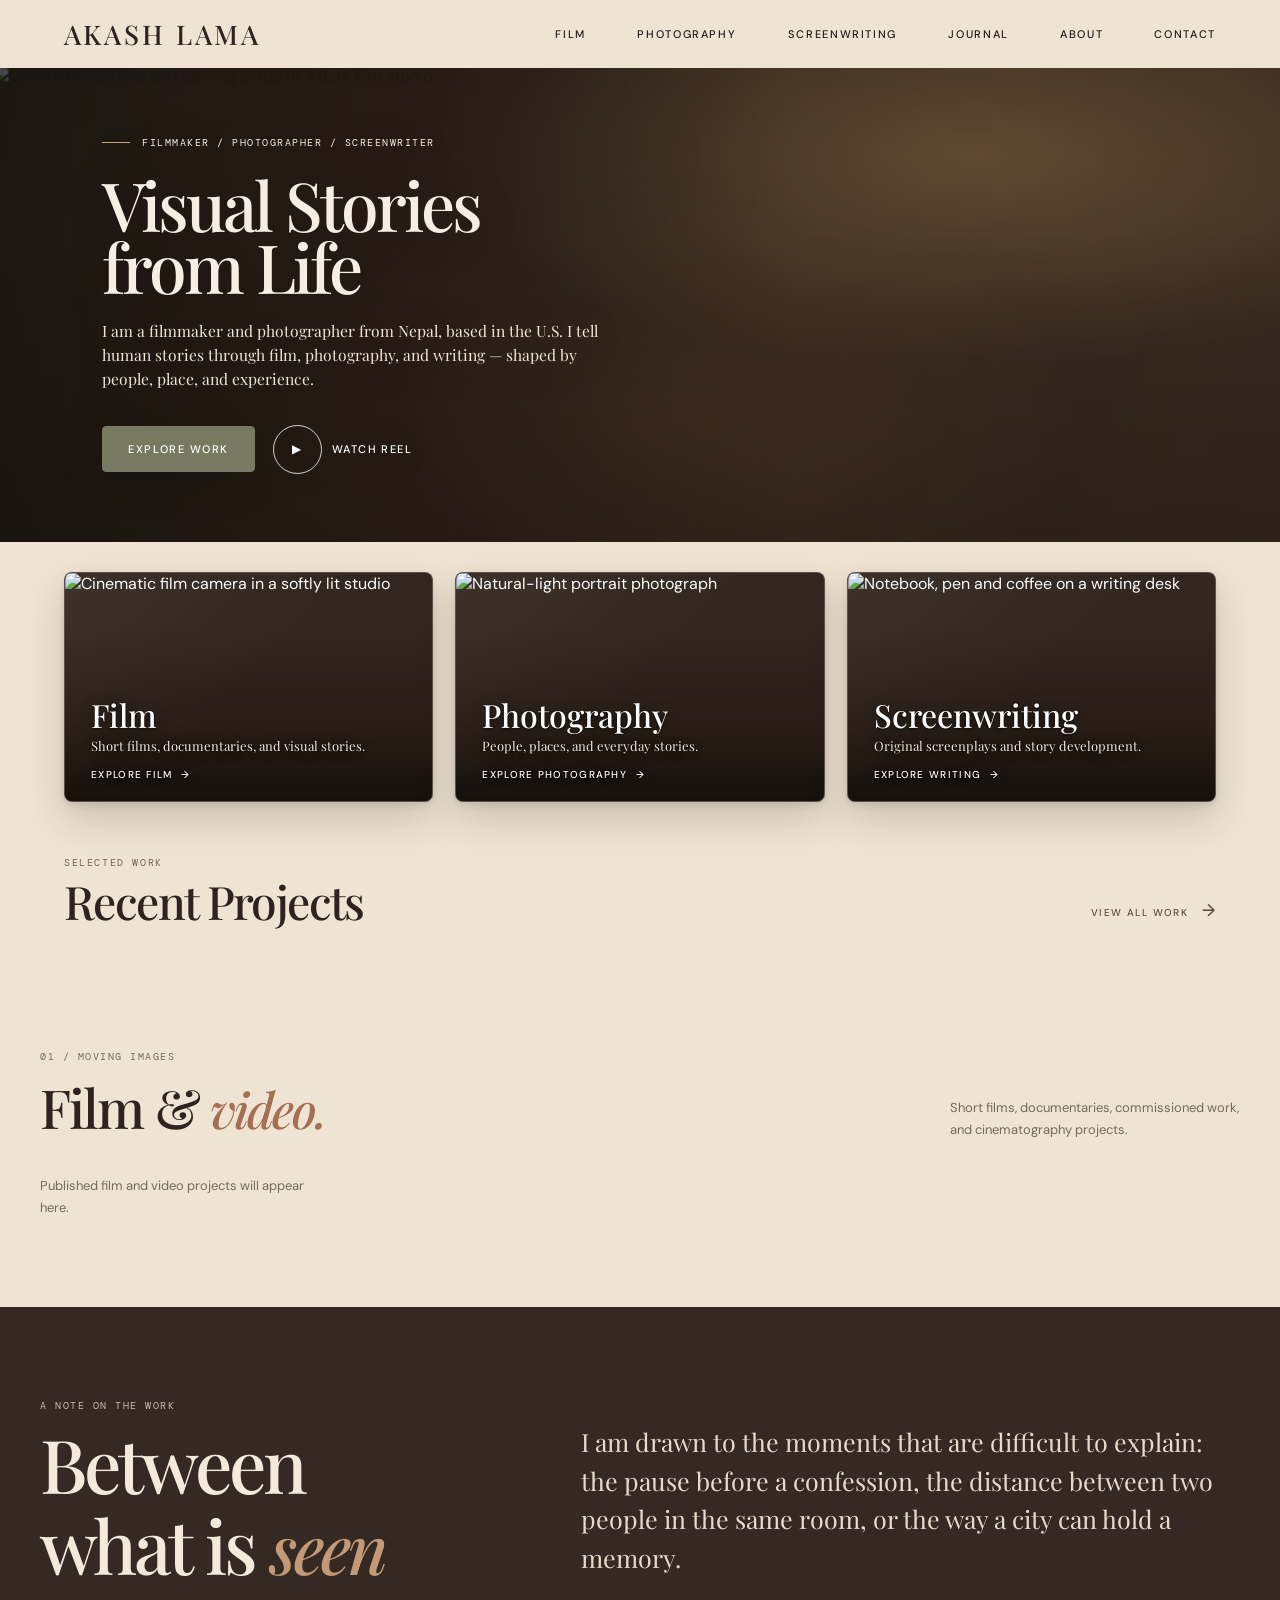
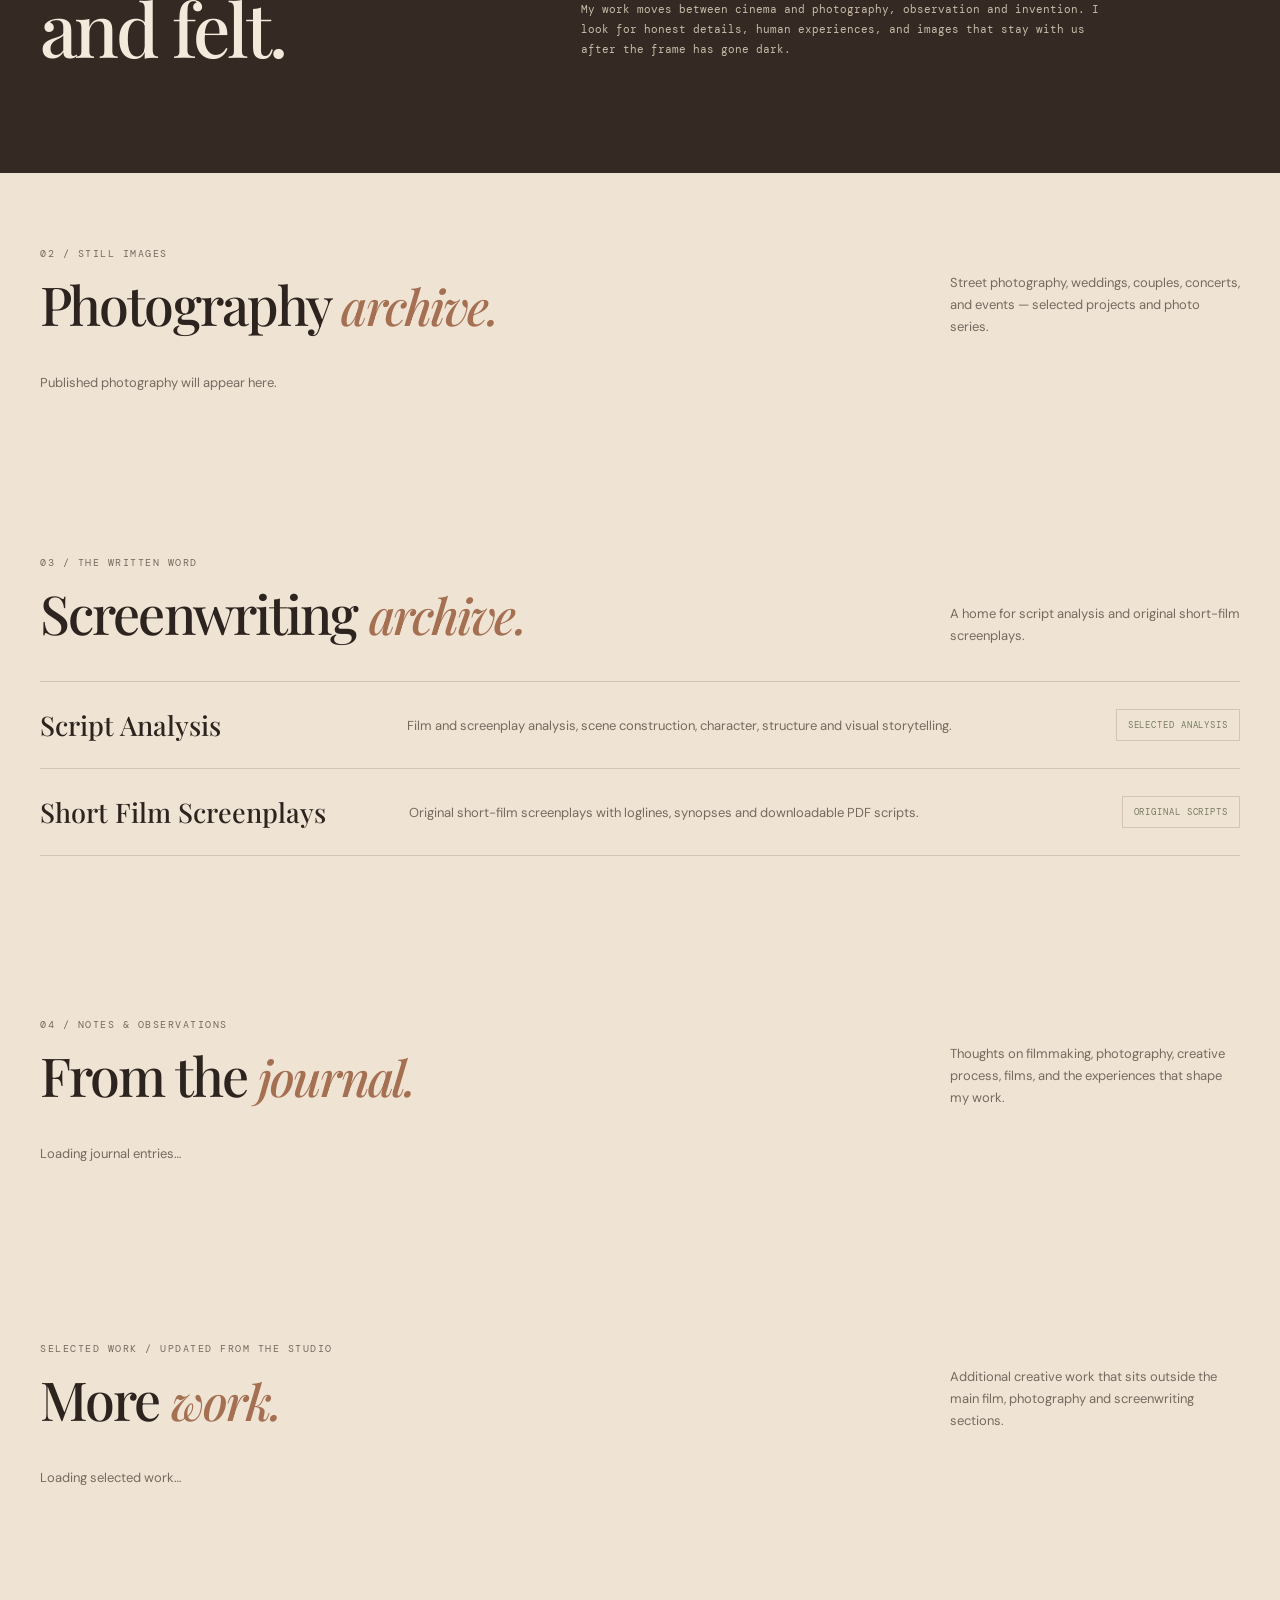
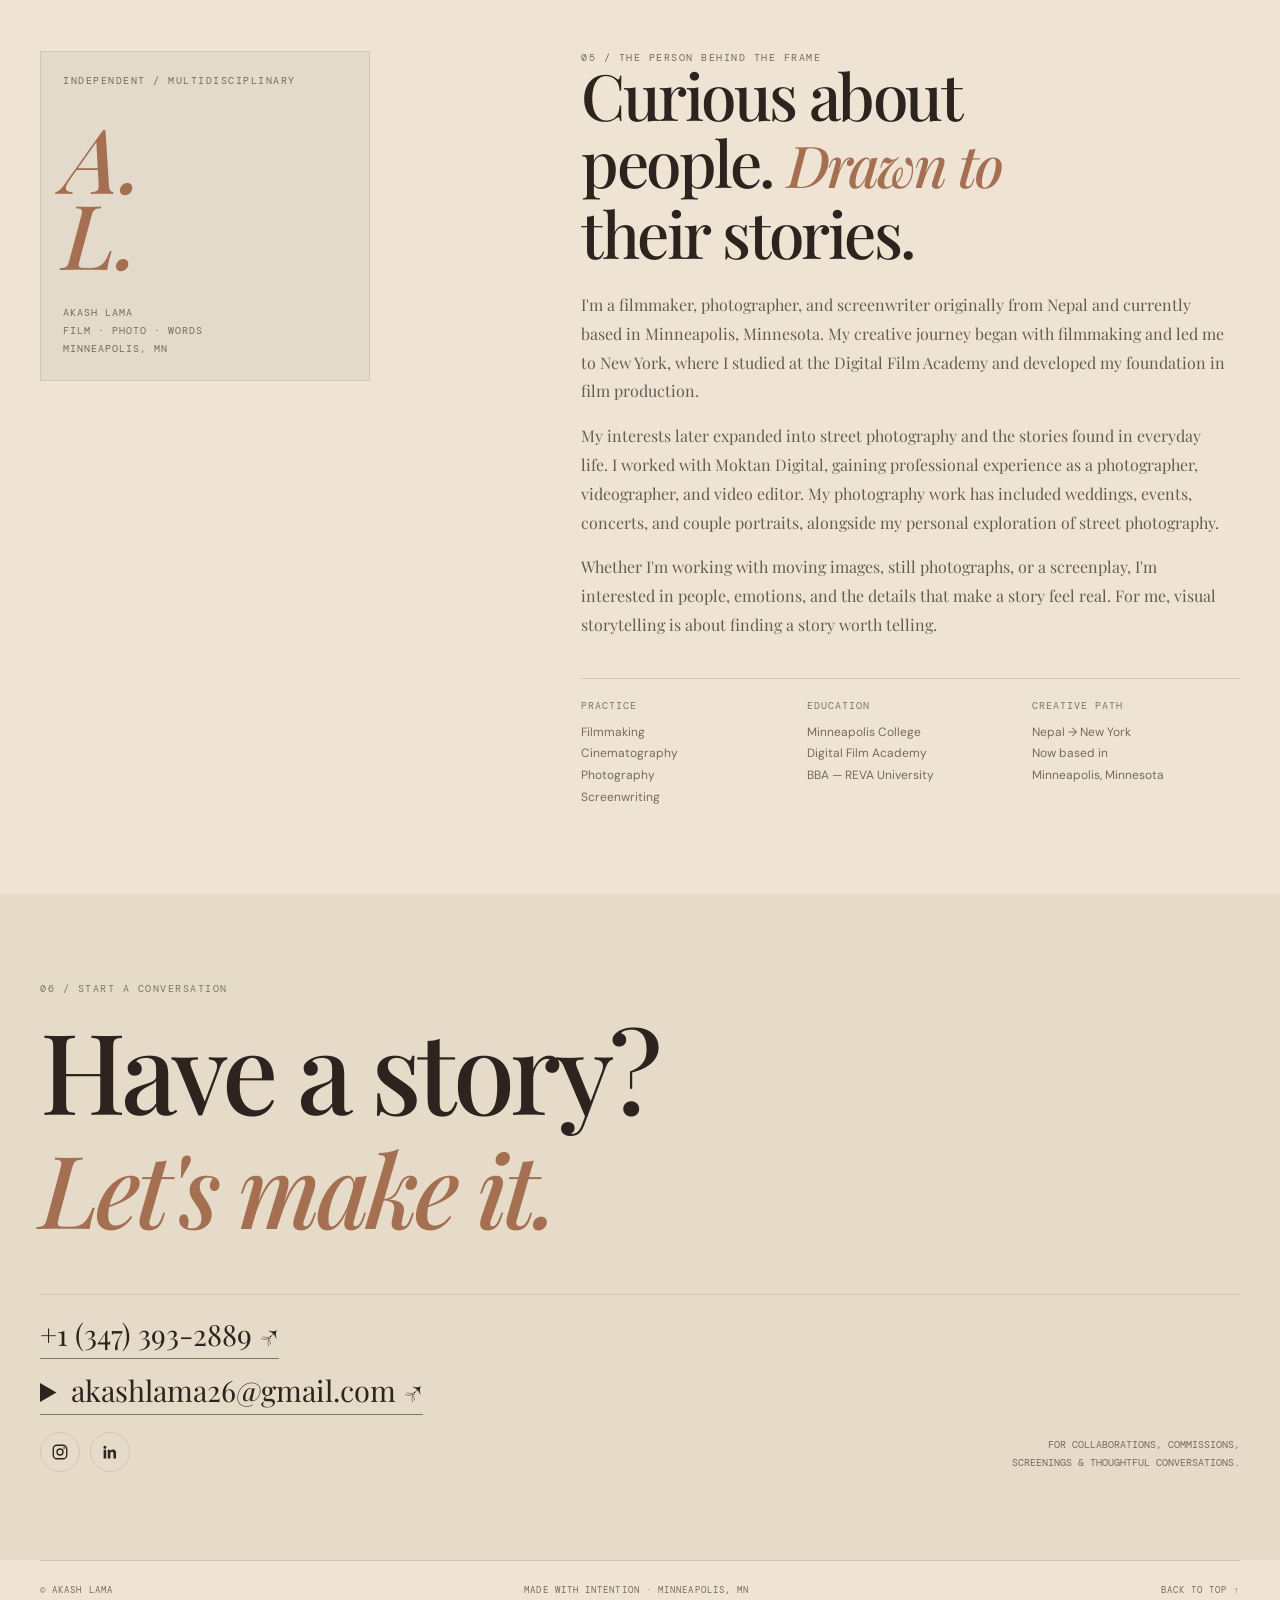
==== index.html @ 3b43043c "Refine portfolio palette to warm ivory, deep olive and muted copper" ====
<!DOCTYPE html>
<html lang="en">
<head>
  <meta charset="UTF-8" />
  <meta name="viewport" content="width=device-width, initial-scale=1.0" />
  <meta name="theme-color" content="#eee7dc" />
  <meta name="description" content="Akash Lama is a filmmaker, photographer and screenwriter based in Minneapolis, Minnesota. Explore film, photography, screenwriting and journal work." />
  <meta property="og:title" content="Akash Lama — Filmmaker, Photographer & Screenwriter" />
  <meta property="og:description" content="An independent filmmaker and photographer working across cinema, still images and the written word." />
  <meta property="og:type" content="website" />
  <title>Akash Lama — Filmmaker, Photographer & Screenwriter</title>
  <link rel="preconnect" href="https://fonts.googleapis.com">
  <link rel="preconnect" href="https://fonts.gstatic.com" crossorigin>
  <link href="https://fonts.googleapis.com/css2?family=DM+Mono:wght@400;500&family=DM+Sans:wght@400;500;600;700&family=Playfair+Display:ital,wght@0,500;0,600;1,500;1,600&display=swap" rel="stylesheet">
  <style>
:root{
  --bg:#eee8dc;--panel:#e3d8c8;--paper:#292a25;--muted:#716d63;
  --line:#d0c5b5;--olive:#65715e;--clay:#ad7658;--ivory:#f7f3eb;
  --sans:"DM Sans",Arial,sans-serif;--serif:"Playfair Display",Georgia,serif;
  --mono:"DM Mono",monospace;
}
*{box-sizing:border-box}
html{scroll-behavior:smooth;scroll-padding-top:24px}
body{margin:0;background:var(--bg);color:var(--paper);font-family:var(--sans);-webkit-font-smoothing:antialiased}
a{color:inherit;text-decoration:none}
button{font:inherit;color:inherit}
.shell{width:min(1380px,calc(100% - 80px));margin-inline:auto}
.mono{font:10px var(--mono);letter-spacing:.15em;text-transform:uppercase;color:var(--muted)}
.grain{display:none}
.topbar{height:68px;display:flex;align-items:center;justify-content:space-between;border:0}
.brand{font:500 27px var(--serif);letter-spacing:.09em;color:var(--paper)}
.brand span{color:var(--olive)}
nav{display:flex;align-items:center;gap:clamp(20px,3.2vw,52px)}
nav a,.nav-contact{font:500 11px var(--sans);letter-spacing:.15em;text-transform:uppercase;color:var(--paper);transition:color .2s}
nav a:hover{color:var(--clay)}
.nav-contact{padding:13px 20px;background:#211c18;color:var(--ivory);border-radius:3px}
.nav-contact:hover{background:var(--olive);color:#fff}
.menu-toggle{display:none;border:0;background:none;color:var(--paper);font:11px var(--mono);letter-spacing:.12em}
a:focus-visible,button:focus-visible{outline:2px solid var(--olive);outline-offset:4px}
.hero{position:relative;width:100%;height:auto;min-height:0;padding:72px 0 64px;display:flex;align-items:center;overflow:visible;background:transparent}
.hero-art{position:absolute;inset:0;width:100%;height:100%;background:#332b25}
.hero-art img{display:block;width:100%;height:100%;object-fit:cover;object-position:center 39%;filter:none!important;opacity:1!important}
.hero:after{display:none}
.hero-copy.shell{position:relative;z-index:1;width:min(1380px,calc(100% - 80px));margin-inline:auto;padding:0}
.eyebrow{display:flex;align-items:center;gap:12px;margin:0 0 22px;color:var(--muted)}
.eyebrow:before{content:"";display:inline-block;width:28px;height:1px;background:#b7a17d}
h1{font:500 clamp(48px,5.1vw,76px)/.98 var(--serif);letter-spacing:-.035em;color:var(--paper);margin:0 0 18px}
h1 .italic{display:block;margin-left:0;color:#c6a17d;font-family:var(--serif);font-style:italic}
.hero-sub{max-width:590px;color:var(--muted);font:400 clamp(16px,1.35vw,19px)/1.6 var(--serif);margin:0}
.hero-actions{display:flex;align-items:center;gap:20px;margin-top:31px}
.hero-primary{display:inline-flex;align-items:center;justify-content:center;padding:15px 23px;background:var(--olive);color:#fff;border-radius:3px;font:500 11px var(--sans);letter-spacing:.14em;text-transform:uppercase;transition:background .2s}
.hero-primary:hover{background:#5e6049}
.hero-watch{display:flex;align-items:center;gap:10px;color:var(--paper);font:500 11px var(--sans);letter-spacing:.13em;text-transform:uppercase}
.hero-watch span{width:34px;height:34px;border:1px solid var(--line);border-radius:50%;display:grid;place-items:center;font-size:10px}
.vertical-note{display:none}
.home-feature-grid{display:grid;grid-template-columns:repeat(3,minmax(0,1fr));gap:20px;padding:30px 0 12px}
.home-feature{height:clamp(215px,20vw,275px);position:relative;display:block;overflow:hidden;border-radius:7px;background:#332b25;color:#fff}
.home-feature img{display:block;width:100%;height:100%;object-fit:cover;filter:none!important;transition:transform .55s ease}
.home-feature:hover img{transform:scale(1.035)}
.home-feature:after{content:"";position:absolute;inset:0;background:linear-gradient(0deg,rgba(27,22,18,.82),rgba(27,22,18,.02) 76%)}
.feature-copy{position:absolute;z-index:1;left:25px;right:20px;bottom:21px;display:flex;flex-direction:column;align-items:flex-start}
.feature-copy strong{font:500 clamp(27px,2.5vw,36px)/1.08 var(--serif);color:#fff}
.feature-copy small{font:13px/1.45 var(--serif);color:#f4eadc;margin-top:6px}
.feature-copy b{font:500 10px var(--sans);letter-spacing:.13em;text-transform:uppercase;margin-top:16px;color:#fff}
.ticker,.ticker-track{display:none!important;animation:none!important}
section{padding:88px 0;scroll-margin-top:22px}
.section-head{display:flex;justify-content:space-between;align-items:end;gap:30px;margin-bottom:34px}
.section-head h2{font:500 clamp(38px,4.2vw,58px)/1.05 var(--serif);letter-spacing:-.035em;color:var(--paper);margin:12px 0 0}
.section-head h2 em{font:italic 500 .92em var(--serif);color:var(--clay)}
.section-note{max-width:290px;font:13px/1.7 var(--sans);color:var(--muted);margin:0}
.filters{display:flex;gap:8px;flex-wrap:wrap;margin-bottom:24px}
.filter{cursor:pointer;border:1px solid var(--line);background:#f6f1e8;color:var(--paper);border-radius:2px;padding:10px 14px;font:10px var(--mono);letter-spacing:.1em;text-transform:uppercase}
.filter.active,.filter:hover{background:var(--olive);border-color:var(--olive);color:#fff}
.catalogue-grid{display:grid;grid-template-columns:repeat(2,minmax(0,1fr));gap:34px 20px}
.catalogue-card{min-width:0;background:transparent;border:0}
.catalogue-image{width:100%;height:clamp(230px,29vw,390px);overflow:hidden;background:#d9cebd}
.catalogue-image img{width:100%;height:100%;object-fit:cover;display:block;filter:none!important;transition:transform .6s}
.catalogue-card:hover .catalogue-image img{transform:scale(1.025)}
.catalogue-placeholder{min-height:clamp(230px,29vw,390px);background:linear-gradient(145deg,#e1d5c4,#cfc0ac);border:1px solid var(--line);padding:20px;display:flex;flex-direction:column;justify-content:space-between;position:relative;overflow:hidden}
.catalogue-placeholder:before,.catalogue-placeholder:after{content:"";position:absolute;border:1px solid rgba(75,62,47,.15);border-radius:50%;aspect-ratio:1}
.catalogue-placeholder:before{width:65%;right:-15%;top:-25%}
.catalogue-placeholder:after{width:42%;left:-12%;bottom:-28%}
.catalogue-plus{font:90px/1 var(--serif);color:rgba(70,55,39,.25);align-self:center;z-index:1}
.catalogue-label{font:10px var(--mono);letter-spacing:.12em;text-transform:uppercase;color:#51483d;z-index:1}
.catalogue-meta,.work-info{display:flex;justify-content:space-between;align-items:baseline;gap:14px;border-top:1px solid var(--line);padding-top:12px;margin-top:12px}
.catalogue-meta h3,.work-info h3{font:500 24px var(--serif);color:var(--paper);margin:0}
.catalogue-meta span,.work-info p{font:10px var(--mono);letter-spacing:.08em;color:var(--muted)}
.catalogue-card>p{color:var(--muted);font-size:13px;line-height:1.7}
.photo-collection-group{margin-top:36px;grid-column:1/-1;width:100%;min-width:0}
.photo-collection-heading{font:500 31px var(--serif);color:var(--paper);margin:0 0 18px}
.photo-album-grid{display:grid;width:100%;grid-template-columns:repeat(3,minmax(0,1fr));gap:18px}
.photo-album{display:block;width:100%;padding:0;text-align:left;background:transparent;border:0;color:inherit;cursor:pointer}
.photo-album-cover{height:auto;aspect-ratio:3/2;overflow:hidden;background:#d9cebd;border:1px solid var(--line)}.photo-album[data-layout="portrait"] .photo-album-cover{aspect-ratio:2/3}.photo-album[data-layout="square"] .photo-album-cover{aspect-ratio:1}.photo-album[data-layout="original"] .photo-album-cover{aspect-ratio:auto;min-height:180px}.photo-album[data-layout="original"] .photo-album-cover img{object-fit:contain;background:#d9cebd}
.photo-album-cover img{width:100%;height:100%;display:block;object-fit:cover;transition:transform .5s}
.photo-album:hover .photo-album-cover img{transform:scale(1.03)}
.photo-album-meta{display:flex;justify-content:space-between;align-items:baseline;gap:10px;border-top:1px solid var(--line);padding-top:11px;margin-top:10px}
.photo-album-meta h3{font:500 22px var(--serif);margin:0}
.photo-album-meta span,.photo-album-note{font:10px var(--mono);color:var(--muted)}
.photo-album-note{font:12px/1.65 var(--sans);margin-top:7px}
.writing{border-top:1px solid var(--line)}
.writing-row{display:grid;grid-template-columns:1fr 2fr auto;align-items:center;gap:25px;padding:25px 0;border-bottom:1px solid var(--line)}
.writing-row h3{font:500 27px var(--serif);color:var(--paper);margin:0}
.writing-row p{font:13px/1.65 var(--sans);color:var(--muted);margin:0;max-width:580px}
.writing-row .status{font:9px var(--mono);letter-spacing:.1em;text-transform:uppercase;color:var(--olive);border:1px solid var(--line);padding:9px 11px;white-space:nowrap}
.blog-grid{display:grid;grid-template-columns:repeat(3,minmax(0,1fr));gap:16px}
.blog-card,.journal-card{background:#f6f1e8;border:1px solid var(--line);border-radius:3px;min-height:240px;padding:22px}
.blog-number{font:9px var(--mono);letter-spacing:.12em;color:var(--muted)}
.blog-symbol{font:40px var(--serif);color:var(--clay);margin:24px 0 10px}
.blog-card h3{font:500 24px var(--serif);color:var(--paper);margin:0 0 10px}
.blog-card p{font:13px/1.7 var(--sans);color:var(--muted)}
.blog-card>span{font:9px var(--mono);letter-spacing:.1em;text-transform:uppercase;color:var(--olive)}
.manifesto{background:#292f29;color:var(--ivory);padding:92px 0}
.manifesto .mono{color:#c8bba9}
.manifesto-inner{display:grid;grid-template-columns:1fr 1.5fr;gap:8vw}
.manifesto h2{font:500 clamp(44px,5.8vw,78px)/.98 var(--serif);letter-spacing:-.04em;margin:16px 0;color:var(--ivory)}
.manifesto h2 em{font:italic 500 .92em var(--serif);color:#c49a76}
.manifesto-copy{font:clamp(18px,2vw,25px)/1.55 var(--serif);color:#e7dbcc;padding-top:24px;max-width:720px}
.manifesto-copy p{margin:0 0 22px}
.manifesto-copy .small{font:11px/1.8 var(--mono);color:#c8bba9;max-width:540px}
.about{display:grid;grid-template-columns:.8fr 1.2fr;gap:8vw;align-items:start}
.about-stamp{border:1px solid var(--line);aspect-ratio:1;max-width:330px;padding:22px;display:flex;flex-direction:column;justify-content:space-between;background:#e4dacb}
.about-stamp .big{font:italic 500 clamp(56px,7vw,92px)/.85 var(--serif);color:var(--clay)}
.about-stamp .bottom{font:10px/1.8 var(--mono);color:var(--muted);letter-spacing:.1em}
.about-copy h2{font:500 clamp(40px,5vw,66px)/.98 var(--serif);letter-spacing:-.04em;color:var(--paper);margin:0 0 26px}
.about-copy h2 em{font:italic 500 .9em var(--serif);color:var(--clay)}
.about-copy p{font:16px/1.8 var(--serif);color:#655d53;max-width:650px}
.credits{display:grid;grid-template-columns:repeat(3,1fr);gap:18px;margin-top:38px;padding-top:20px;border-top:1px solid var(--line)}
.credits strong{display:block;font:10px var(--mono);letter-spacing:.1em;text-transform:uppercase;color:var(--olive);margin-bottom:8px}
.credits span{font:12px/1.55 var(--sans);color:var(--muted)}
.contact{background:#e3d8c8;color:var(--paper);padding:88px 0}
.contact .mono{color:var(--olive)}
.contact h2{font:500 clamp(55px,9vw,112px)/.9 var(--serif);letter-spacing:-.04em;color:var(--paper);margin:24px 0 40px}
.contact h2 em{font:italic 500 .9em var(--serif);color:var(--clay)}
.contact-bottom{display:flex;justify-content:space-between;align-items:end;gap:25px;border-top:1px solid var(--line);padding-top:20px}
.contact-details{display:flex;flex-direction:column;align-items:flex-start;gap:12px}
.email-link{font:clamp(18px,2.7vw,29px) var(--serif);border-bottom:1px solid var(--olive);padding-bottom:5px}
.contact-small{font:10px/1.8 var(--mono);color:var(--muted);text-align:right;text-transform:uppercase}
.social-links{display:flex;gap:10px;margin-top:5px}
.social-links a.social-icon{width:40px;height:40px;border:1px solid var(--line);border-radius:50%;display:grid;place-items:center}
.social-icon svg{width:18px;height:18px}
footer{display:flex;justify-content:space-between;gap:20px;padding:23px 0;color:var(--muted);font:9px var(--mono);letter-spacing:.12em;text-transform:uppercase;border-top:1px solid var(--line)}
.modal{position:fixed;inset:0;z-index:30;background:rgba(39,31,24,.82);display:none;align-items:center;justify-content:center;padding:24px}
.modal.open{display:flex}
.modal-box{position:relative;width:min(760px,100%);padding:30px;background:#f6f1e8;color:var(--paper);border:1px solid var(--line)}
.modal-close{position:absolute;top:14px;right:18px;background:none;border:0;font-size:22px;cursor:pointer}
.modal-box h3{font:500 36px var(--serif);margin:8px 0 14px}
.modal-box p{color:var(--muted);line-height:1.7}
.modal-box .note{font:10px var(--mono);color:var(--olive);letter-spacing:.1em;text-transform:uppercase}
.gallery-modal{position:fixed;inset:0;z-index:100;display:none;overflow:auto;padding:5vh 5vw;background:rgba(38,31,25,.97);color:var(--ivory)}
.gallery-modal.open{display:block}
.gallery-modal-inner{max-width:1200px;margin:auto}
.gallery-modal-head{display:flex;justify-content:space-between;gap:20px;align-items:flex-start;margin-bottom:24px}
.gallery-modal-head h2{font:italic 500 clamp(30px,5vw,54px) var(--serif);margin:8px 0}
.gallery-close{background:transparent;border:1px solid rgba(246,241,232,.4);padding:10px 15px;color:var(--ivory);cursor:pointer}
.gallery-images{display:grid;grid-template-columns:repeat(2,minmax(0,1fr));gap:14px}
.gallery-images img{width:100%;height:auto;max-height:78vh;object-fit:contain;background:#211c17}
.gallery-modal-desc{color:#d3c5b4;font-size:13px;line-height:1.7;margin:0 0 22px}
.email-menu{background:#f6f1e8;border:1px solid var(--line);box-shadow:0 12px 28px rgba(43,36,30,.12)}
.email-menu a,.email-menu button{color:var(--paper);display:block;padding:10px 12px}
.email-menu a:hover,.email-menu button:hover{background:var(--panel)}
@media(max-width:800px){
  .shell{width:calc(100% - 36px)}
  .topbar{height:68px;width:calc(100% - 36px)}
  .brand{font-size:22px}
  nav{display:none;position:absolute;top:68px;left:0;right:0;z-index:10;flex-direction:column;align-items:flex-start;gap:18px;padding:22px 20px;background:var(--bg);border-bottom:1px solid var(--line)}
  nav.open{display:flex}
  .menu-toggle{display:block}
  .nav-contact{display:none}
  .hero{height:auto;min-height:0;align-items:flex-start;padding:54px 0 48px;background:transparent}
  .hero-copy.shell{width:calc(100% - 36px);padding:0}
  h1{font-size:clamp(45px,11vw,65px)}
  .hero-sub{font-size:16px}
  .home-feature-grid{width:calc(100% - 36px);grid-template-columns:1fr;gap:13px;padding-top:20px}
  .home-feature{height:235px}
  .feature-copy strong{font-size:32px}
  section{padding:66px 0}
  .section-head{display:block}
  .section-note{margin-top:12px}
  .catalogue-grid{grid-template-columns:1fr}
  .photo-album-grid{grid-template-columns:repeat(2,minmax(0,1fr))}
  .blog-grid{grid-template-columns:repeat(2,minmax(0,1fr))}
  .manifesto{padding:68px 0}
  .manifesto-inner,.about{grid-template-columns:1fr;gap:28px}
  .manifesto-copy{padding-top:0}
  .writing-row{grid-template-columns:1fr;gap:8px}
  .writing-row p{grid-column:auto;grid-row:auto}
  .credits{grid-template-columns:repeat(2,minmax(0,1fr))}
  .contact-bottom{display:block}
  .contact-small{text-align:left;margin-top:22px}
  footer{flex-direction:column}
}
@media(max-width:520px){
  .hero{min-height:540px}
  .hero-actions{flex-wrap:wrap;gap:14px}
  .photo-album-grid,.blog-grid,.gallery-images{grid-template-columns:1fr}
  .photo-album-cover{height:245px}
  .credits{grid-template-columns:1fr 1fr}
}
@media(prefers-reduced-motion:reduce){html{scroll-behavior:auto}*,*::before,*::after{transition:none!important;animation:none!important}}
  
/* === Reference-matched cinematic homepage === */
:root{
  --bg:#efe4d4;--panel:#e7d9c8;--paper:#2d241f;--muted:#76695f;
  --line:#d4c5b4;--olive:#777a60;--clay:#a56f52;--ivory:#f7f0e5;
}
body{background:var(--bg);color:var(--paper)}
.topbar{width:min(1380px,90%);height:68px;margin:0 auto;border:0}
.brand{font:500 27px var(--serif);letter-spacing:.11em;color:var(--paper)}
.brand span{color:var(--olive)}
nav{gap:clamp(22px,4vw,62px)}
nav a{font:500 11px var(--sans);letter-spacing:.15em;color:#221c18}
nav a:hover{color:var(--clay)}
.nav-contact{display:none}
.menu-toggle{color:var(--paper)}
.hero{
  width:100%;min-height:474px;height:474px;padding:0;
  display:flex;align-items:center;overflow:hidden;
  background:#38291f;position:relative;
}
.hero-art{position:absolute;inset:0;width:100%;height:100%;z-index:0;background:#38291f}
.hero-art img{width:100%;height:100%;display:block;object-fit:cover;object-position:center 45%;filter:none!important;opacity:1!important}
.hero:after{
  content:"";display:block;position:absolute;inset:0;z-index:1;
  background:linear-gradient(90deg,rgba(18,15,12,.72) 0%,rgba(24,18,13,.54) 31%,rgba(29,20,13,.12) 62%,rgba(21,15,10,.06) 100%);
  pointer-events:none;
}
.hero-copy.shell{position:relative;z-index:2;width:min(1290px,84%);margin:0 auto;padding:0}
.hero .eyebrow{color:#f5ebdd;margin-bottom:25px}
.hero .eyebrow:before{background:#c7a77d;width:28px}
.hero h1{font:500 clamp(55px,5.3vw,82px)/.91 var(--serif);letter-spacing:-.045em;color:#f6eee3;margin:0 0 21px}
.hero h1 .italic{color:#f0dfc8;margin-left:0}
.hero-sub{max-width:520px;color:#f0e4d5;font:400 clamp(15px,1.22vw,18px)/1.55 var(--serif)}
.hero-actions{gap:18px;margin-top:33px}
.hero-primary{background:var(--olive);border:1px solid var(--olive);border-radius:4px;padding:15px 25px;color:#fff;font:500 11px var(--sans);letter-spacing:.14em}
.hero-primary:hover{background:#62664e}
.hero-watch{color:#fff;gap:10px}
.hero-watch span{width:49px;height:49px;border:1px solid rgba(255,255,255,.8);font-size:12px}
.home-feature-grid{
  width:min(1380px,90%);margin:0 auto;grid-template-columns:repeat(3,minmax(0,1fr));
  gap:22px;padding:30px 0 8px;
}
.home-feature{height:clamp(220px,18vw,265px);border-radius:8px;background:#332820}
.home-feature img{object-fit:cover;filter:none!important;opacity:1}
.home-feature:after{background:linear-gradient(0deg,rgba(24,18,13,.88),rgba(24,18,13,.04) 78%)}
.feature-copy{left:26px;right:24px;bottom:20px}
.feature-copy strong{font:500 clamp(27px,2.5vw,35px)/1.08 var(--serif);color:#fff}
.feature-copy small{font:13px/1.4 var(--serif);color:#f1e7da;margin-top:5px}
.feature-copy b{font:500 10px var(--sans);letter-spacing:.13em;color:#fff;margin-top:13px}
section{scroll-margin-top:22px}
.recent-projects{width:min(1380px,90%);margin:0 auto;padding:46px 0 28px}
.recent-projects-head{display:flex;justify-content:space-between;align-items:end;gap:24px;margin-bottom:22px}
.recent-projects-kicker{font:10px var(--mono);letter-spacing:.16em;text-transform:uppercase;color:#76634f;margin:0 0 8px}
.recent-projects-head h2{font:500 clamp(36px,3.6vw,48px)/1.05 var(--serif);letter-spacing:-.035em;color:var(--paper);margin:0}
.recent-projects-all{font:500 10px var(--sans);letter-spacing:.14em;text-transform:uppercase;color:#5f4c3b;padding-bottom:5px;white-space:nowrap}
.recent-projects-all span{font-size:17px;margin-left:9px}
.recent-projects-grid{display:grid;grid-template-columns:repeat(3,minmax(0,1fr));gap:22px}
.recent-project-card{display:block;min-width:0;color:var(--paper)}
.recent-project-image{height:clamp(175px,20vw,260px);overflow:hidden;border-radius:7px;background:#d6c7b6}
.recent-project-image img{display:block;width:100%;height:100%;object-fit:cover;transition:transform .55s ease}
.recent-project-card:hover .recent-project-image img{transform:scale(1.035)}
.recent-project-meta{display:flex;justify-content:space-between;align-items:baseline;gap:12px;border-top:1px solid var(--line);padding-top:11px;margin-top:10px}
.recent-project-meta strong{font:500 21px var(--serif)}
.recent-project-meta span{font:9px var(--mono);letter-spacing:.1em;text-transform:uppercase;color:var(--muted)}
#film,#photography,#writing,#blog,#about{padding-top:74px}
.manifesto{background:#342a23;color:#f4eadc}
.manifesto .mono{color:#c8bba9}
.manifesto h2{color:#f4eadc}
.contact{background:#e6dac9;color:var(--paper)}
@media(max-width:800px){
  .topbar{width:calc(100% - 36px)}
  .brand{font-size:22px}
  .hero{height:auto;min-height:560px;padding:58px 0}
  .hero-copy.shell{width:calc(100% - 44px)}
  .hero-art img{object-position:60% center}
  .hero:after{background:linear-gradient(90deg,rgba(18,15,12,.84),rgba(24,18,13,.58) 60%,rgba(24,18,13,.24))}
  .hero h1{font-size:clamp(48px,10vw,68px)}
  .home-feature-grid{width:calc(100% - 36px);grid-template-columns:1fr;gap:14px;padding-top:20px}
  .home-feature{height:245px}
  .recent-projects{width:calc(100% - 36px);padding:42px 0 18px}
  .recent-projects-grid{grid-template-columns:1fr;gap:22px}
  .recent-project-image{height:250px}
  .recent-projects-head h2{font-size:36px}
}
@media(max-width:520px){
  .hero{min-height:540px}
  .hero-actions{gap:12px}
  .hero-watch span{width:40px;height:40px}
  .feature-copy{left:20px;bottom:18px}
  .recent-projects-head{align-items:start;flex-direction:column;gap:10px}
}

  
/* === Cinematic light, texture and depth treatment === */
.hero{isolation:isolate;background:#241a13}
.hero-art{isolation:isolate}
.hero-art img{
  filter:brightness(.98) contrast(1.04) saturate(1.02)!important;
  transform:scale(1.012);
  will-change:transform;
}
.hero-art:before{
  content:"";position:absolute;inset:0;z-index:1;pointer-events:none;
  background:
    radial-gradient(ellipse at 76% 18%,rgba(255,199,119,.30),transparent 39%),
    radial-gradient(ellipse at 52% 74%,rgba(176,95,39,.14),transparent 44%),
    linear-gradient(90deg,rgba(17,12,8,.20),transparent 56%,rgba(12,8,5,.18));
  mix-blend-mode:screen;opacity:.78;
}
.hero-art:after{
  content:"";position:absolute;inset:0;z-index:2;pointer-events:none;
  background:
    linear-gradient(180deg,rgba(16,10,6,.08),transparent 35%,rgba(10,7,4,.30)),
    repeating-linear-gradient(0deg,rgba(255,255,255,.012) 0,rgba(255,255,255,.012) 1px,transparent 1px,transparent 3px);
  mix-blend-mode:soft-light;opacity:.72;
}
.hero-copy{filter:drop-shadow(0 4px 20px rgba(0,0,0,.18))}
.home-feature{
  isolation:isolate;border:1px solid rgba(255,248,235,.20);
  box-shadow:0 17px 38px rgba(45,31,20,.19),0 3px 9px rgba(45,31,20,.10);
  transform:translateZ(0);
}
.home-feature img{
  filter:brightness(.98) contrast(1.04) saturate(1.03)!important;
  transition:transform .7s cubic-bezier(.2,.7,.2,1),filter .7s ease;
}
.home-feature:before{
  content:"";position:absolute;inset:0;z-index:1;pointer-events:none;border-radius:inherit;
  background:linear-gradient(135deg,rgba(255,243,221,.08),transparent 48%);
  mix-blend-mode:screen;opacity:.62;
}
.home-feature:after{
  z-index:2;
  background:linear-gradient(0deg,rgba(18,12,8,.88) 0%,rgba(28,18,11,.42) 34%,rgba(20,13,8,.02) 78%);
}
.feature-copy{
  z-index:3;
  text-shadow:0 2px 14px rgba(0,0,0,.48),0 1px 2px rgba(0,0,0,.55);
}
.home-feature:hover{
  box-shadow:0 22px 48px rgba(45,31,20,.25),0 0 0 1px rgba(255,242,219,.22);
}
.home-feature:hover img{
  filter:brightness(1.01) contrast(1.10) saturate(1.16)!important;
}
.recent-project-image,.catalogue-image,.photo-album-cover,.work-image{
  position:relative;isolation:isolate;overflow:hidden;
  box-shadow:0 12px 30px rgba(48,33,21,.13);
}
.recent-project-image:before,.catalogue-image:before,.photo-album-cover:before,.work-image:before{
  content:"";position:absolute;inset:0;z-index:1;pointer-events:none;
  background:
    radial-gradient(ellipse at 18% 4%,rgba(255,219,159,.20),transparent 46%),
    linear-gradient(135deg,rgba(255,246,224,.10),transparent 50%),
    repeating-linear-gradient(0deg,rgba(255,255,255,.014) 0,rgba(255,255,255,.014) 1px,transparent 1px,transparent 3px);
  mix-blend-mode:soft-light;opacity:.8;
}
.recent-project-image img,.catalogue-image img,.photo-album-cover img,.work-image img{
  filter:contrast(1.02) saturate(1.02);
}
.work-image iframe{
  position:relative;z-index:0;filter:contrast(1.04) saturate(1.05);
}
.recent-project-image{border:1px solid rgba(88,67,47,.12)}
.catalogue-image,.photo-album-cover{border:1px solid rgba(88,67,47,.12)}
@media(prefers-reduced-motion:reduce){
  .hero-art img,.home-feature img{transform:none!important;transition:none!important}
}

  </style>
</head>
<body>
<div class="grain"></div>
<header class="shell topbar">
  <a class="brand" href="#top">AKASH LAMA</a>
  <nav id="nav" aria-label="Main navigation"><a href="#film">Film</a><a href="#photography">Photography</a><a href="#writing">Screenwriting</a><a href="#blog">Journal</a><a href="#about">About</a><a href="#contact">Contact</a></nav>
  <a class="nav-contact" href="#contact">Get in touch ↗</a>
  <button class="menu-toggle" id="menuToggle" aria-label="Toggle menu" aria-expanded="false" aria-controls="nav">MENU +</button>
</header>

<main id="top">
  <div class="hero">
    <div class="hero-art" aria-hidden="true"><img src="https://images.unsplash.com/photo-1516035069371-29a1b244cc32?auto=format&fit=crop&w=2600&q=92" alt="Cinematic camera and lighting setup in a dark film studio" fetchpriority="high" decoding="async"></div>
    <div class="hero-copy shell">
      <div class="eyebrow mono">Filmmaker / Photographer / Screenwriter</div>
      <h1>Visual Stories<br>from Life</h1>
      <p class="hero-sub">I am a filmmaker and photographer from Nepal, based in the U.S. I tell human stories through film, photography, and writing — shaped by people, place, and experience.</p>
      <div class="hero-actions"><a class="hero-primary" href="#film">Explore work</a><a class="hero-watch" href="#film"><span>▶</span> Watch reel</a></div>
    </div>
  </div>
  <section class="home-feature-grid shell" aria-label="Explore creative work">
    <a class="home-feature film-feature" href="#film"><img src="https://images.unsplash.com/photo-1485846234645-a62644f84728?auto=format&fit=crop&w=1800&q=92" alt="Cinematic film camera in a softly lit studio" loading="lazy" decoding="async"><span class="feature-copy"><strong>Film</strong><small>Short films, documentaries, and visual stories.</small><b>Explore film&nbsp; →</b></span></a>
    <a class="home-feature photo-feature" href="#photography"><img src="https://images.unsplash.com/photo-1500648767791-00dcc994a43e?auto=format&fit=crop&w=1800&q=92" alt="Natural-light portrait photograph" loading="lazy" decoding="async"><span class="feature-copy"><strong>Photography</strong><small>People, places, and everyday stories.</small><b>Explore photography&nbsp; →</b></span></a>
    <a class="home-feature writing-feature" href="#writing"><img src="https://images.unsplash.com/photo-1455390582262-044cdead277a?auto=format&fit=crop&w=1800&q=92" alt="Notebook, pen and coffee on a writing desk" loading="lazy" decoding="async"><span class="feature-copy"><strong>Screenwriting</strong><small>Original screenplays and story development.</small><b>Explore writing&nbsp; →</b></span></a>
  </section>
  <section class="recent-projects" id="recent-projects" aria-label="Recent projects">
    <div class="recent-projects-head">
      <div><p class="recent-projects-kicker">Selected work</p><h2>Recent Projects</h2></div>
      <a class="recent-projects-all" href="#film">View all work <span>→</span></a>
    </div>
    <div class="recent-projects-grid" id="recentProjects" aria-live="polite"></div>
  </section>
  <section class="shell" id="film">
    <div class="section-head"><div><div class="mono">01 / Moving images</div><h2>Film & <em>video.</em></h2></div><p class="section-note">Short films, documentaries, commissioned work, and cinematography projects.</p></div>
    <div class="catalogue-grid" id="filmItems"><p class="section-note">Published film and video projects will appear here.</p></div>
  </section>

  <section class="manifesto">
    <div class="shell manifesto-inner">
      <div><div class="mono">A note on the work</div><h2>Between<br>what is <em>seen</em><br>and felt.</h2></div>
      <div class="manifesto-copy"><p>I am drawn to the moments that are difficult to explain: the pause before a confession, the distance between two people in the same room, or the way a city can hold a memory.</p><p class="small">My work moves between cinema and photography, observation and invention. I look for honest details, human experiences, and images that stay with us after the frame has gone dark.</p></div>
    </div>
  </section>

  <section class="shell" id="photography">
    <div class="section-head"><div><div class="mono">02 / Still images</div><h2>Photography <em>archive.</em></h2></div><p class="section-note">Street photography, weddings, couples, concerts, and events — selected projects and photo series.</p></div>
    <div class="catalogue-grid photo-catalogue" id="photoItems"><p class="section-note">Published photography will appear here.</p></div>
  </section>

  <section class="shell" id="writing">
    <div class="section-head"><div><div class="mono">03 / The written word</div><h2>Screenwriting <em>archive.</em></h2></div><p class="section-note">A home for script analysis and original short-film screenplays.</p></div>
    <div class="writing" id="writingItems">
      <div class="writing-row"><h3>Script Analysis</h3><p>Film and screenplay analysis, scene construction, character, structure and visual storytelling.</p><span class="status">Selected analysis</span></div>
      <div class="writing-row"><h3>Short Film Screenplays</h3><p>Original short-film screenplays with loglines, synopses and downloadable PDF scripts.</p><span class="status">Original scripts</span></div>
    </div>
  </section>

  <section class="shell" id="blog">
    <div class="section-head"><div><div class="mono">04 / Notes & observations</div><h2>From the <em>journal.</em></h2></div><p class="section-note">Thoughts on filmmaking, photography, creative process, films, and the experiences that shape my work.</p></div>
    <div class="blog-grid" id="journalPosts" aria-live="polite"><p class="section-note">Loading journal entries…</p></div>
    <p class="mono" id="journalEmpty" style="display:none;margin-top:24px">New writing will appear here soon.</p>
  </section>

  <section class="shell" id="managed-work"><div class="section-head"><div><div class="mono">Selected work / Updated from the studio</div><h2>More <em>work.</em></h2></div><p class="section-note">Additional creative work that sits outside the main film, photography and screenwriting sections.</p></div><div id="managedWorkGrid" class="blog-grid"><p class="section-note">Loading selected work…</p></div><p class="mono" id="managedWorkEmpty" style="display:none;margin-top:20px">New work will appear here soon.</p></section>

  <section class="shell" id="about">
    <div class="about">
      <div class="about-stamp"><div class="mono">Independent / multidisciplinary</div><div class="big">A.<br>L.</div><div class="bottom">AKASH LAMA<br>FILM · PHOTO · WORDS<br>MINNEAPOLIS, MN</div></div>
      <div class="about-copy"><div class="mono">05 / The person behind the frame</div><h2>Curious about<br>people. <em>Drawn to</em><br>their stories.</h2>
        <p>I'm a filmmaker, photographer, and screenwriter originally from Nepal and currently based in Minneapolis, Minnesota. My creative journey began with filmmaking and led me to New York, where I studied at the Digital Film Academy and developed my foundation in film production.</p>
        <p>My interests later expanded into street photography and the stories found in everyday life. I worked with Moktan Digital, gaining professional experience as a photographer, videographer, and video editor. My photography work has included weddings, events, concerts, and couple portraits, alongside my personal exploration of street photography.</p>
        <p>Whether I'm working with moving images, still photographs, or a screenplay, I'm interested in people, emotions, and the details that make a story feel real. For me, visual storytelling is about finding a story worth telling.</p>
        <div class="credits"><div><strong>Practice</strong><span>Filmmaking<br>Cinematography<br>Photography<br>Screenwriting</span></div><div><strong>Education</strong><span>Minneapolis College<br>Digital Film Academy<br>BBA — REVA University</span></div><div><strong>Creative path</strong><span>Nepal → New York<br>Now based in<br>Minneapolis, Minnesota</span></div></div>
      </div>
    </div>
  </section>

  <section class="contact" id="contact">
    <div class="shell"><div class="mono">06 / Start a conversation</div><h2>Have a story?<br><em>Let's make it.</em></h2>
      <div class="contact-bottom">
        <div class="contact-details">
          <a class="email-link" href="tel:+13473932889" aria-label="Call Akash Lama">+1 (347) 393-2889 ↗</a>
          <details class="email-options">
            <summary class="email-link">akashlama26@gmail.com <span aria-hidden="true">↗</span></summary>
            <div class="email-menu" aria-label="Choose an email app">
              <a href="https://mail.google.com/mail/?view=cm&amp;fs=1&amp;to=akashlama26%40gmail.com" target="_blank" rel="noopener">Gmail ↗</a>
              <a href="https://outlook.office.com/mail/deeplink/compose?to=akashlama26%40gmail.com" target="_blank" rel="noopener">Outlook ↗</a>
              <a href="mailto:akashlama26@gmail.com">Default email app ↗</a>
              <button type="button" id="copyEmail">Copy email address</button>
            </div>
          </details>
          <div class="social-links" aria-label="Social media">
            <a class="social-icon" href="https://www.instagram.com/akash_lama_06/" target="_blank" rel="noopener" aria-label="Instagram" title="Instagram"><svg viewBox="0 0 24 24" aria-hidden="true"><rect x="3" y="3" width="18" height="18" rx="5" fill="none" stroke="currentColor" stroke-width="1.8"/><circle cx="12" cy="12" r="4" fill="none" stroke="currentColor" stroke-width="1.8"/><circle cx="17.5" cy="6.5" r="1.2" fill="currentColor"/></svg></a>
            <a class="social-icon" href="https://www.linkedin.com/in/akash-lama-591567114/" target="_blank" rel="noopener" aria-label="LinkedIn" title="LinkedIn"><svg viewBox="0 0 24 24" aria-hidden="true"><path fill="currentColor" d="M5.2 3.5a2 2 0 1 0 0 4 2 2 0 0 0 0-4ZM3.5 9h3.4v11.5H3.5V9Zm5.5 0h3.2v1.6h.1c.5-.9 1.6-1.9 3.4-1.9 3.6 0 4.3 2.3 4.3 5.2v6.6h-3.4v-5.9c0-1.4 0-3.1-1.9-3.1s-2.2 1.5-2.2 3v6H9V9Z"/></svg></a>
          </div>
        </div>
        <div class="contact-small">For collaborations, commissions,<br>screenings & thoughtful conversations.</div>
      </div>
    </div>
  </section>
</main>
<footer class="shell"><span>© <span id="year"></span> Akash Lama</span><span>Made with intention · Minneapolis, MN</span><a href="#top">Back to top ↑</a></footer>

<div class="modal" id="projectModal" role="dialog" aria-modal="true" aria-labelledby="modalTitle">
  <div class="modal-box"><button class="modal-close" id="modalClose" aria-label="Close dialog">×</button><div class="mono" id="modalType"></div><h3 id="modalTitle"></h3><p id="modalDescription"></p><div class="note" id="modalStatus"></div></div>
</div>

<div class="gallery-modal" id="photoGalleryModal" role="dialog" aria-modal="true" aria-labelledby="photoGalleryTitle"><div class="gallery-modal-inner"><div class="gallery-modal-head"><div><div class="mono" id="photoGalleryKicker">PHOTOGRAPHY / PRIVATE MOMENTS</div><h2 id="photoGalleryTitle"></h2></div><button class="gallery-close" id="photoGalleryClose" type="button">Close ×</button></div><p class="gallery-modal-desc" id="photoGalleryDescription"></p><div class="gallery-images" id="photoGalleryImages"></div></div></div>
<div class="modal" id="journalModal" role="dialog" aria-modal="true" aria-labelledby="journalModalTitle">
  <div class="modal-box"><button class="modal-close" id="journalModalClose" aria-label="Close article">×</button><div class="mono" id="journalModalDate">JOURNAL</div><h3 id="journalModalTitle"></h3><div id="journalModalContent" style="white-space:pre-wrap;line-height:1.85;color:#c6c2b7"></div></div>
</div>
<script>

  const SUPABASE_URL = "https://jofagddegqwsaeqtaoyn.supabase.co";
  const SUPABASE_PUBLISHABLE_KEY = "sb_publishable_g7H7cwfVzBtsVqED0XeOjg_X3gR6ScD";
  const journalContainer = document.getElementById("journalPosts");
  const journalEmpty = document.getElementById("journalEmpty");
  const journalModal = document.getElementById("journalModal");
  const escapeHTML = value => String(value ?? "").replace(/[&<>"']/g, ch => ({"&":"&amp;","<":"&lt;",">":"&gt;",'"':"&quot;","'":"&#39;"}[ch]));
  async function loadJournalPosts() {
    try {
      const response = await fetch(`${SUPABASE_URL}/rest/v1/journal_posts?select=id,title,slug,post_type,excerpt,content,cover_image_url,published_at,created_at&status=eq.published&order=sort_order.asc,published_at.desc.nullslast,created_at.desc`, {
        headers: { apikey: SUPABASE_PUBLISHABLE_KEY, Authorization: `Bearer ${SUPABASE_PUBLISHABLE_KEY}` }
      });
      if (!response.ok) throw new Error("Journal request failed");
      const posts = await response.json();
      journalContainer.innerHTML = "";
      if (!posts.length) { journalEmpty.style.display = "block"; return; }
      posts.forEach((post, index) => {
        const card = document.createElement("article");
        card.className = "blog-card";
        const date = post.published_at ? new Date(post.published_at) : new Date(post.created_at);
        const dateText = Number.isNaN(date.getTime()) ? "JOURNAL ENTRY" : date.toLocaleDateString(undefined, {year:"numeric",month:"long",day:"numeric"});
        const symbol = ["✳","◉","⌁"][index % 3];
        card.innerHTML = (post.cover_image_url ? `<img src="${escapeHTML(post.cover_image_url)}" alt="" style="width:100%;height:150px;object-fit:cover;margin-bottom:18px">` : `<div class="blog-symbol">${symbol}</div>`) +
          `<div class="blog-number">${escapeHTML((post.post_type || "journal").replaceAll("_"," ").toUpperCase())} · ${String(index+1).padStart(3,"0")} · ${escapeHTML(dateText)}</div><h3>${escapeHTML(post.title)}</h3><p>${escapeHTML(post.excerpt || "")}</p><span>Read article ↗</span>`;
        card.tabIndex = 0; card.setAttribute("role","button");
        const open = () => {
          document.getElementById("journalModalDate").textContent = dateText.toUpperCase();
          document.getElementById("journalModalTitle").textContent = post.title || "";
          document.getElementById("journalModalContent").textContent = post.content || "";
          journalModal.classList.add("open");
        };
        card.addEventListener("click", open);
        card.addEventListener("keydown", e => { if(e.key==="Enter" || e.key===" ") {e.preventDefault();open();} });
        journalContainer.appendChild(card);
      });
    } catch (error) {
      journalContainer.innerHTML = '<p class="section-note">Journal entries are temporarily unavailable. Please check back soon.</p>';
    }
  }
  document.getElementById("journalModalClose").addEventListener("click",()=>journalModal.classList.remove("open"));
  journalModal.addEventListener("click",e=>{if(e.target===journalModal)journalModal.classList.remove("open")});
  loadJournalPosts();

  const categoryLabels={
    film_short:"Short Films",film_documentary:"Documentary",film_client:"Event & Client Films",film_cinematography:"Cinematography & Reels",
    street:"Street Photography",weddings:"Weddings",couples:"Couples",concerts:"Concerts",events:"Events",
    screenwriting_analysis:"Script Analysis",screenwriting_short:"Short Film Screenplays"
  };
  function workMedia(item){
    if(item.video_url){
      let u=item.video_url,embed=u;
      try{
        if(u.includes("youtu.be/"))embed="https://www.youtube-nocookie.com/embed/"+u.split("youtu.be/")[1].split(/[?&]/)[0];
        else if(u.includes("youtube.com/watch"))embed="https://www.youtube-nocookie.com/embed/"+new URL(u).searchParams.get("v");
        else if(u.includes("vimeo.com/"))embed="https://player.vimeo.com/video/"+u.split("vimeo.com/")[1].split(/[?&]/)[0];
      }catch(e){}
      return '<div class="work-image"><iframe src="'+escapeHTML(embed)+'" title="'+escapeHTML(item.title)+'" loading="lazy" style="width:100%;height:100%;border:0" allowfullscreen></iframe></div>';
    }
    if(item.media_url && item.media_type!=="application/pdf")return '<div class="work-image"><img src="'+escapeHTML(item.media_url)+'" alt="'+escapeHTML(item.title)+'" loading="lazy"></div>';
    if(item.media_type==="application/pdf" && item.media_url)return '<div class="catalogue-placeholder"><span class="mono">SCREENPLAY PDF</span><a class="catalogue-label" href="'+escapeHTML(item.media_url)+'" target="_blank" rel="noopener">Read screenplay ↗</a></div>';
    return '<div class="catalogue-placeholder"><span class="mono">AKASH LAMA / SELECTED WORK</span><span class="catalogue-plus">✳</span></div>';
  }
  function makeCatalogueCard(item){
    const card=document.createElement("article");card.className="catalogue-card";
    const label=categoryLabels[item.category]||categoryLabels[item.collection]||"Selected Work";
    card.innerHTML=workMedia(item)+'<div class="catalogue-meta"><h3>'+escapeHTML(item.title||"Untitled")+'</h3><span>'+escapeHTML(label)+'</span></div>'+
      (item.description?'<p class="section-note" style="margin-top:10px">'+escapeHTML(item.description)+'</p>':'')+
      (item.details?'<p class="section-note" style="white-space:pre-wrap;margin-top:8px">'+escapeHTML(item.details)+'</p>':'');
    return card;
  }
  function openPhotoGallery(album,collectionLabel){
    const modal=document.getElementById("photoGalleryModal"),images=document.getElementById("photoGalleryImages");
    document.getElementById("photoGalleryKicker").textContent="PHOTOGRAPHY / "+collectionLabel.toUpperCase();
    document.getElementById("photoGalleryTitle").textContent=album[0].title||"Photo gallery";
    document.getElementById("photoGalleryDescription").textContent=album[0].description||"A selected photo story by Akash Lama.";
    images.innerHTML="";
    album.filter(item=>item.media_url&&item.media_type!=="application/pdf").forEach(item=>{
      const img=document.createElement("img");img.src=item.media_url;img.alt=album[0].title||"Photography";img.loading="lazy";images.appendChild(img);
    });
    modal.classList.add("open");document.body.style.overflow="hidden";
  }
  function closePhotoGallery(){document.getElementById("photoGalleryModal").classList.remove("open");document.body.style.overflow="";}
  document.getElementById("photoGalleryClose").addEventListener("click",closePhotoGallery);
  document.getElementById("photoGalleryModal").addEventListener("click",e=>{if(e.target.id==="photoGalleryModal")closePhotoGallery();});
  document.addEventListener("keydown",e=>{if(e.key==="Escape")closePhotoGallery();});
  function renderRecentProjects(items){
    const container=document.getElementById("recentProjects");
    if(!container)return;
    const published=(items||[]).filter(item=>item.media_url&&item.media_type!=="application/pdf");
    // Photography albums are stored as one database row per photograph. Show one card per project, not one card per image.
    const projectGroups=new Map();
    published.forEach(item=>{
      const key=[item.category||"",item.collection||"",String(item.title||"Untitled").trim().toLowerCase()].join("|");
      if(!projectGroups.has(key))projectGroups.set(key,[]);
      projectGroups.get(key).push(item);
    });
    const uniqueProjects=[...projectGroups.values()].map(group=>{
      group.sort((a,b)=>(Number(a.sort_order)||0)-(Number(b.sort_order)||0));
      return group[0];
    });
    const cards=uniqueProjects.slice(0,3);
    const fallbacks=[
      {title:"Film & Video",category:"Cinematography",media_url:"https://images.unsplash.com/photo-1485846234645-a62644f84728?auto=format&fit=crop&w=1600&q=92"},
      {title:"Photography",category:"Selected portraits",media_url:"https://images.unsplash.com/photo-1534528741775-53994a69daeb?auto=format&fit=crop&w=1600&q=92"},
      {title:"Screenwriting",category:"Original stories",media_url:"https://images.unsplash.com/photo-1455390582262-044cdead277a?auto=format&fit=crop&w=1600&q=92"}
    ];
    const visible=cards.concat(fallbacks.slice(0,Math.max(0,3-cards.length)));
    container.innerHTML=visible.map(item=>'<a class="recent-project-card" href="#film"><div class="recent-project-image"><img src="'+escapeHTML(item.media_url)+'" alt="'+escapeHTML(item.title||"Selected project")+'" loading="lazy"></div><div class="recent-project-meta"><strong>'+escapeHTML(item.title||"Untitled project")+'</strong><span>'+escapeHTML(item.category||item.collection||"Selected work")+'</span></div></a>').join("");
  }
  async function loadManagedWork(){
    const film=document.getElementById("filmItems"),photos=document.getElementById("photoItems"),writing=document.getElementById("writingItems");
    const more=document.getElementById("managedWorkGrid"),empty=document.getElementById("managedWorkEmpty");
    try{
      const r=await fetch(`${SUPABASE_URL}/rest/v1/portfolio_items?select=*&status=eq.published&order=sort_order.asc,created_at.desc`,{headers:{apikey:SUPABASE_PUBLISHABLE_KEY,Authorization:`Bearer ${SUPABASE_PUBLISHABLE_KEY}`}});
      if(!r.ok)throw new Error("Portfolio content could not be loaded");
      const items=await r.json();
      renderRecentProjects(items);
      [film,photos,more].forEach(el=>{if(el)el.innerHTML=""});
      writing.innerHTML='<div class="writing-row"><h3>Script Analysis</h3><p>Film and screenplay analysis, scene construction, character, structure and visual storytelling.</p><span class="status">Selected analysis</span></div><div class="writing-row"><h3>Short Film Screenplays</h3><p>Original short-film screenplays with loglines, synopses and downloadable PDF scripts.</p><span class="status">Original scripts</span></div>';
      let counts={film:0,photo:0,writing:0,more:0};
      const photoItems=items.filter(item=>item.category==="photography"||["street","weddings","couples","concerts","events"].includes(item.collection));
      const collectionNames={street:"Street Photography",weddings:"Weddings",couples:"Couples",concerts:"Concerts",events:"Events"};
      const collectionOrder=["street","weddings","couples","concerts","events"];
      collectionOrder.forEach(collection=>{
        const albums=new Map();
        photoItems.filter(item=>item.collection===collection).forEach(item=>{
          const key=(item.title||"Untitled").trim().toLowerCase();
          if(!albums.has(key))albums.set(key,[]);
          albums.get(key).push(item);
        });
        if(!albums.size)return;
        const group=document.createElement("section");group.className="photo-collection-group";
        const heading=document.createElement("h3");heading.className="photo-collection-heading";heading.textContent=collectionNames[collection];group.appendChild(heading);
        const grid=document.createElement("div");grid.className="photo-album-grid";
        albums.forEach(album=>{
          album.sort((x,y)=>(Number(x.sort_order)||0)-(Number(y.sort_order)||0));
          const first=album.find(x=>x.media_url&&x.media_type!=="application/pdf");
          const card=document.createElement("button");card.type="button";card.className="photo-album";const layoutMatch=String(album[0].details||'').match(/\\[\\[album-layout:(landscape|portrait|square|original)\\]\\]/);card.dataset.layout=layoutMatch?layoutMatch[1]:'landscape';
          const cover=first?'<img src="'+escapeHTML(first.media_url)+'" alt="'+escapeHTML(album[0].title||"Photo gallery")+'" loading="lazy">':'<div class="catalogue-placeholder"><span class="catalogue-plus">✳</span></div>';
          card.innerHTML='<div class="photo-album-cover">'+cover+'</div><div class="photo-album-meta"><h3>'+escapeHTML(album[0].title||"Untitled album")+'</h3><span>'+album.length+' photograph'+(album.length===1?'':'s')+' ↗</span></div>'+(album[0].description?'<p class="photo-album-note">'+escapeHTML(album[0].description)+'</p>':'');
          card.addEventListener("click",()=>openPhotoGallery(album,collectionNames[collection]));
          grid.appendChild(card);counts.photo+=album.length;
        });
        group.appendChild(grid);photos.appendChild(group);
      });
      items.forEach(item=>{
        const c=item.category||"other";
        if(["film","film_short","film_documentary","film_client","film_cinematography"].includes(c)){film.appendChild(makeCatalogueCard(item));counts.film++;}
        else if(["screenwriting","screenwriting_analysis","screenwriting_short"].includes(c)){
          const analysis=c==="screenwriting_analysis"||item.collection==="analysis";
          const rows=writing.querySelectorAll(".writing-row");
          const row=document.createElement("div");row.className="writing-row";
          row.innerHTML='<h3>'+escapeHTML(item.title||"Untitled")+'</h3><p>'+escapeHTML(item.description||item.details||"")+'</p>'+
            (item.media_url&&item.media_type==="application/pdf"?'<a class="status" href="'+escapeHTML(item.media_url)+'" target="_blank" rel="noopener">Open screenplay PDF ↗</a>':'<span class="status">Selected writing</span>');
          rows[analysis?0:1].after(row);counts.writing++;
        }else if(!photoItems.includes(item)){more.appendChild(makeCatalogueCard(item));counts.more++;}
      });
      if(!counts.film)film.innerHTML='<p class="section-note">Film and video projects will appear here when published.</p>';
      if(!counts.photo)photos.innerHTML='<p class="section-note">Photography collections will appear here when published.</p>';
      if(!counts.more){more.innerHTML="";empty.style.display="block";}else empty.style.display="none";
    }catch(e){
      film.innerHTML='<p class="section-note">Film and video projects are temporarily unavailable.</p>';
      photos.innerHTML='<p class="section-note">Photography is temporarily unavailable.</p>';
      more.innerHTML='<p class="section-note">More work is temporarily unavailable.</p>';
    }
  }
  renderRecentProjects([]);
  loadManagedWork();


  const menuToggle=document.getElementById('menuToggle'),nav=document.getElementById('nav');
  menuToggle.addEventListener('click',()=>{const isOpen=nav.classList.toggle('open');menuToggle.textContent=isOpen?'CLOSE ×':'MENU +';menuToggle.setAttribute('aria-expanded',String(isOpen));});
  nav.querySelectorAll('a').forEach(a=>a.addEventListener('click',()=>{nav.classList.remove('open');menuToggle.textContent='MENU +';menuToggle.setAttribute('aria-expanded','false');}));
  document.getElementById('year').textContent=new Date().getFullYear();
  const filters=document.querySelectorAll('.filter'),cards=document.querySelectorAll('.work-card');
  filters.forEach(btn=>btn.addEventListener('click',()=>{filters.forEach(b=>b.classList.remove('active'));btn.classList.add('active');const f=btn.dataset.filter;cards.forEach(card=>{card.style.display=f==='all'||card.dataset.category===f?'':'none'})}));
  const modal=document.getElementById('projectModal');
  cards.forEach(card=>card.addEventListener('click',()=>{document.getElementById('modalType').textContent=card.dataset.type;document.getElementById('modalTitle').textContent=card.dataset.title;document.getElementById('modalDescription').textContent=card.dataset.description;document.getElementById('modalStatus').textContent=card.dataset.status;modal.classList.add('open')}));
  function closeModal(){modal.classList.remove('open')}
  document.getElementById('modalClose').addEventListener('click',closeModal);
  modal.addEventListener('click',e=>{if(e.target===modal)closeModal()});
  document.addEventListener('keydown',e=>{if(e.key==='Escape')closeModal()});
document.getElementById('copyEmail')?.addEventListener('click',async()=>{try{await navigator.clipboard.writeText('akashlama26@gmail.com');document.getElementById('copyEmail').textContent='Copied!';}catch(e){document.getElementById('copyEmail').textContent='Copy unavailable — akashlama26@gmail.com';}});
  </script>
</body>
</html>
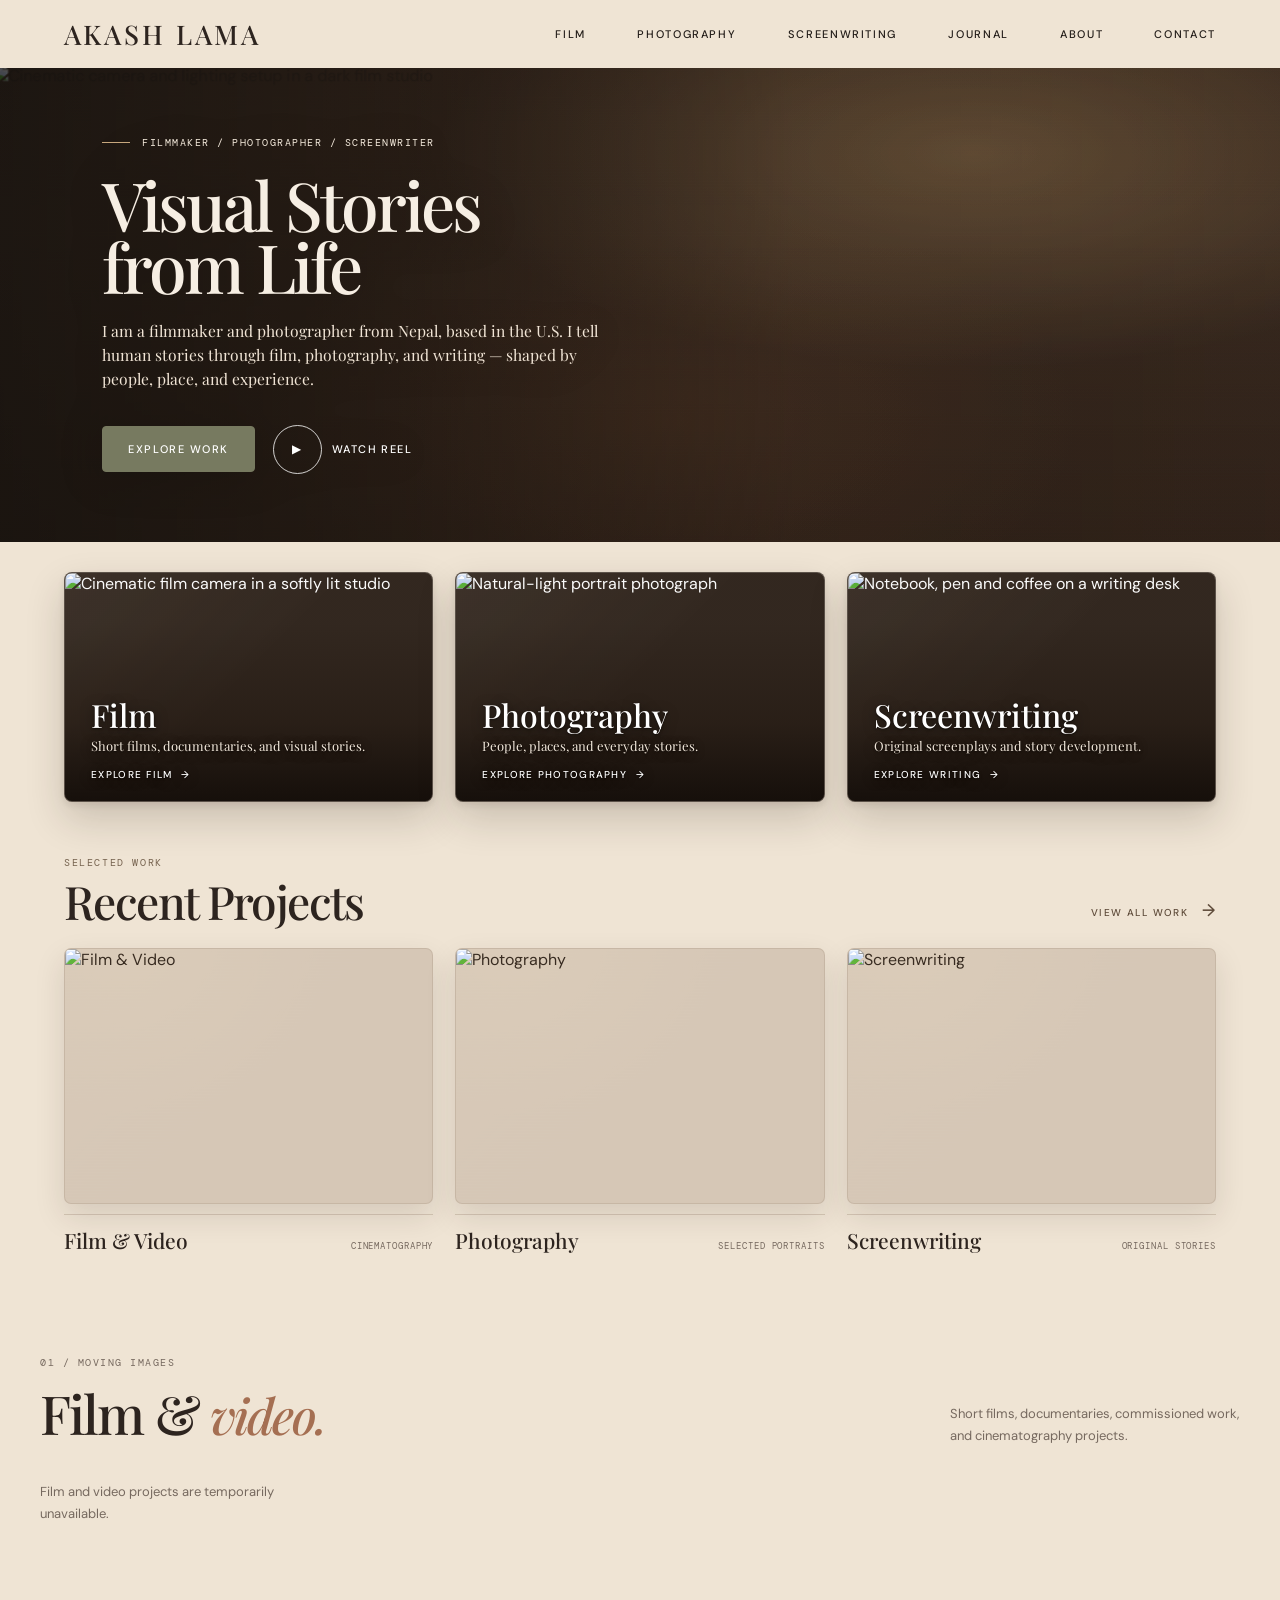
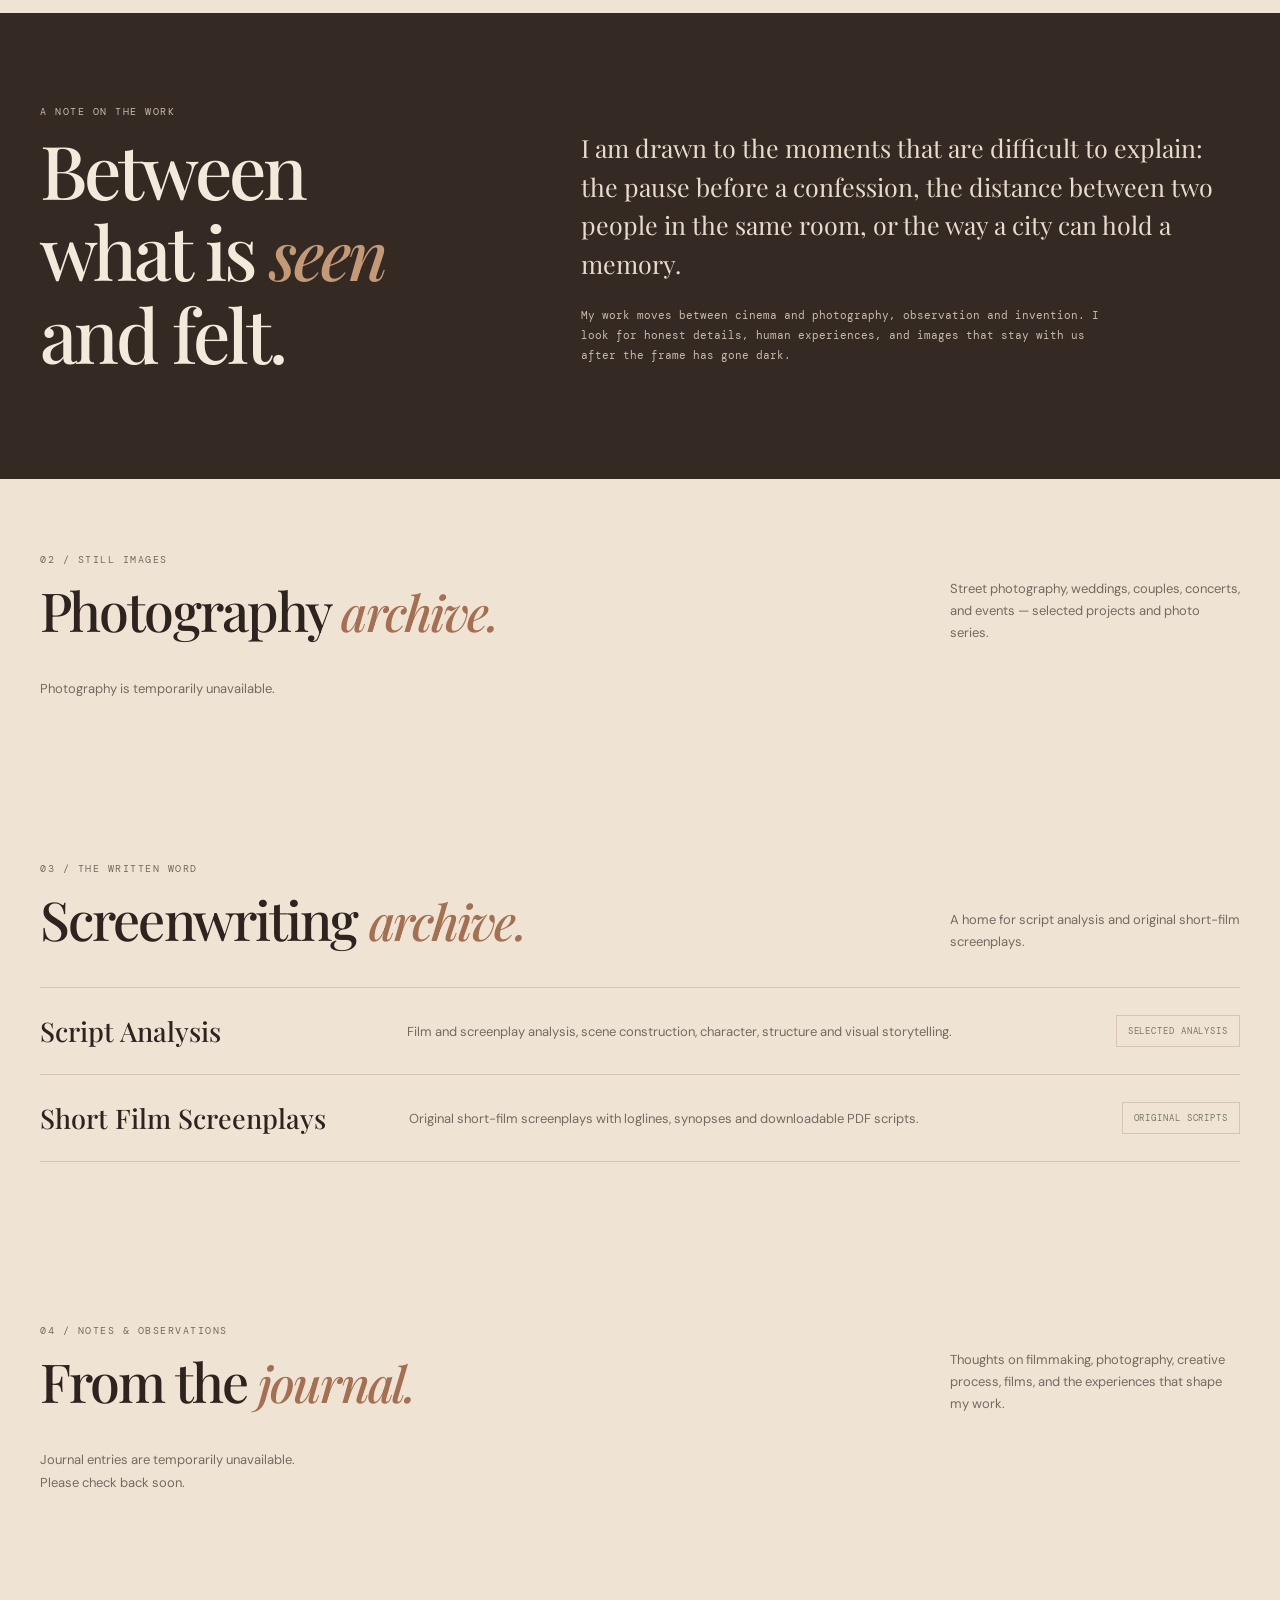
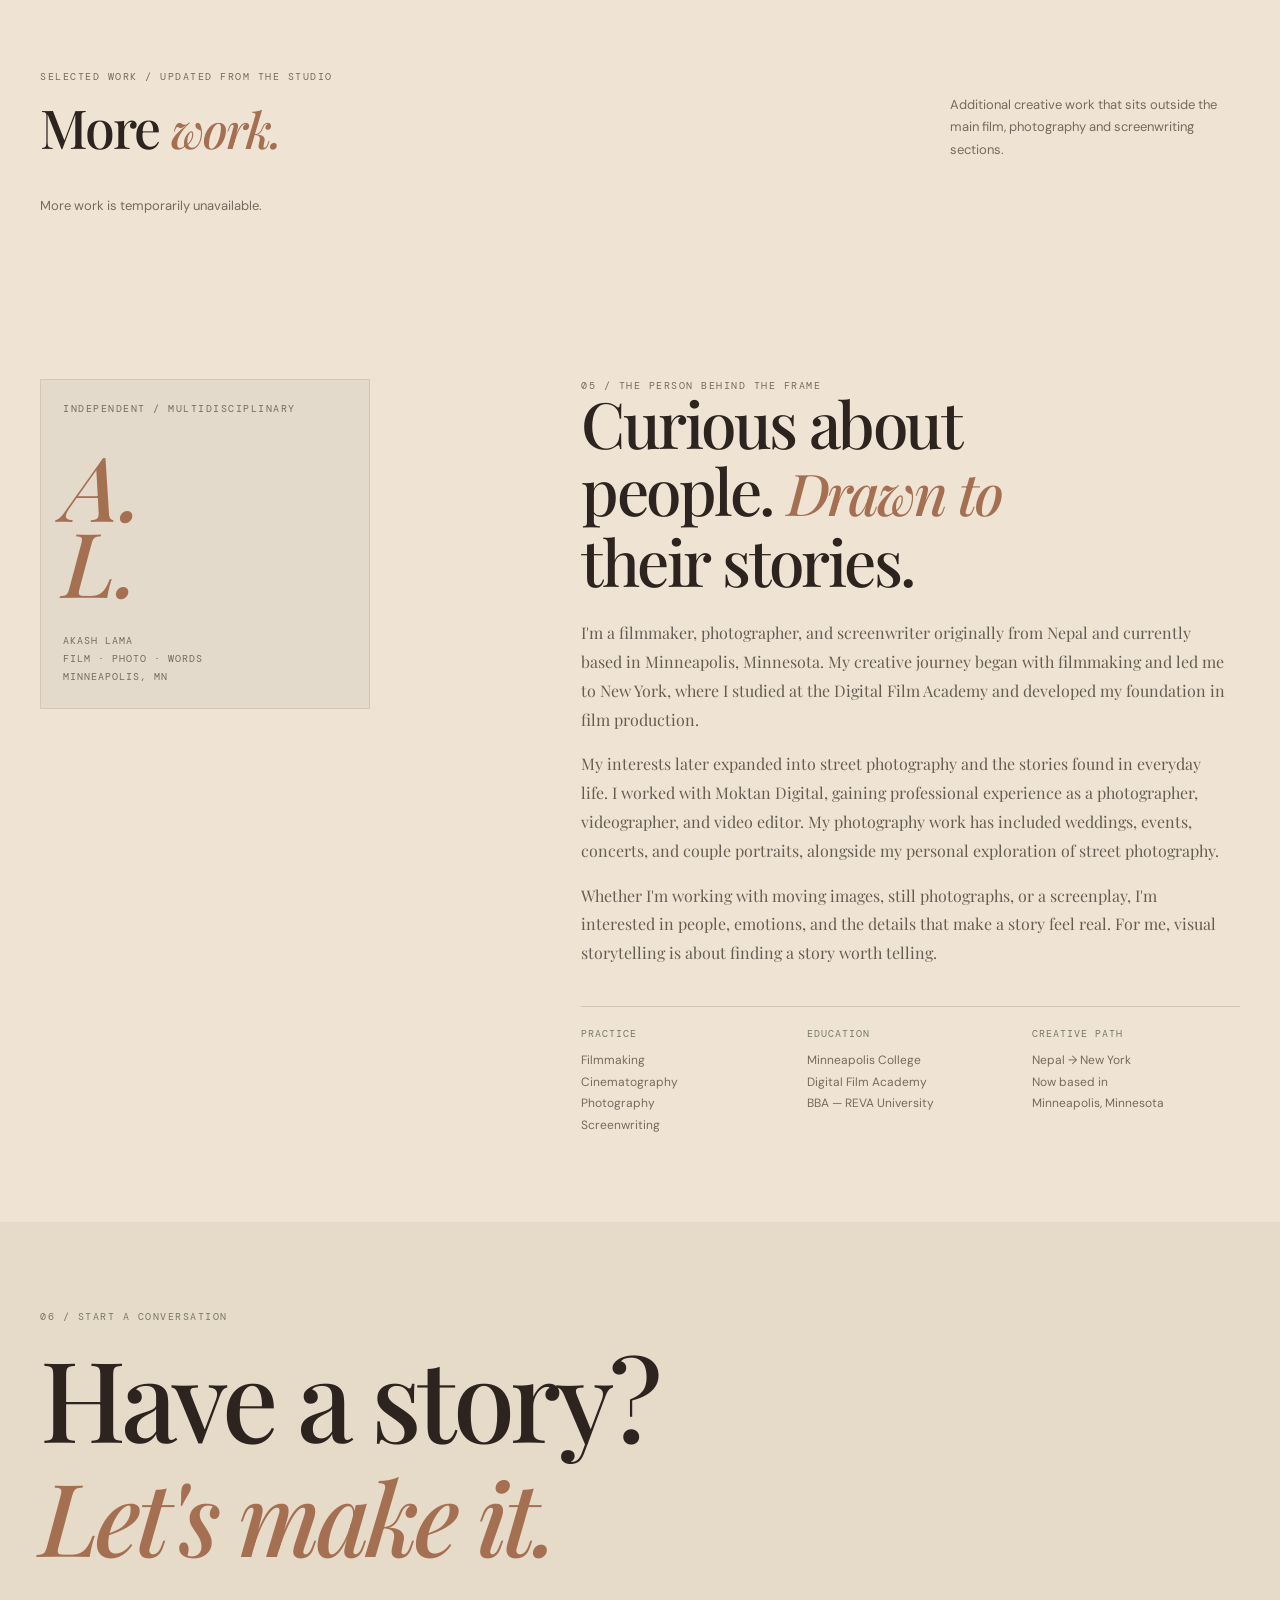
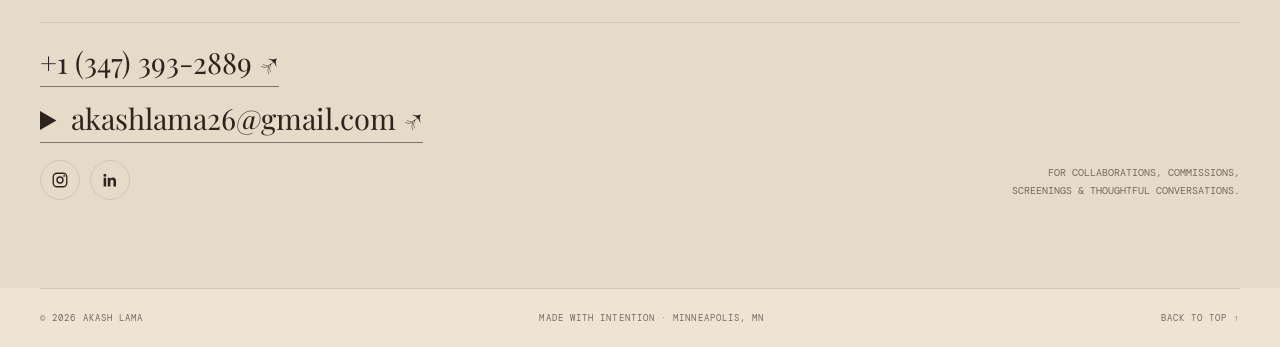
==== commit 5a59a607: "Fix album layout matcher so published photography collections render" ====
--- a/index.html
+++ b/index.html
@@ -600,8 +600,11 @@
       writing.innerHTML='<div class="writing-row"><h3>Script Analysis</h3><p>Film and screenplay analysis, scene construction, character, structure and visual storytelling.</p><span class="status">Selected analysis</span></div><div class="writing-row"><h3>Short Film Screenplays</h3><p>Original short-film screenplays with loglines, synopses and downloadable PDF scripts.</p><span class="status">Original scripts</span></div>';
       let counts={film:0,photo:0,writing:0,more:0};
       const photoItems=items.filter(item=>item.category==="photography"||["street","weddings","couples","concerts","events"].includes(item.collection));
-      const collectionNames={street:"Street Photography",weddings:"Weddings",couples:"Couples",concerts:"Concerts",events:"Events"};
-      const collectionOrder=["street","weddings","couples","concerts","events"];
+      const collectionNames={street:"Street Photography",weddings:"Weddings",couples:"Couples",concerts:"Concerts",events:"Events",photography:"Photography"};
+      // Include every published photography collection, including older/custom collection values.
+      const collectionOrder=[...new Set(photoItems.map(item=>item.collection||"photography"))];
+      collectionOrder.sort((a,b)=>{const preferred=["couples","street","weddings","concerts","events","photography"];return (preferred.indexOf(a)<0?99:preferred.indexOf(a))-(preferred.indexOf(b)<0?99:preferred.indexOf(b))});
+      collectionOrder.forEach(key=>{if(!collectionNames[key])collectionNames[key]=key.replace(/[_-]+/g," ").replace(/\b\w/g,ch=>ch.toUpperCase())});
       collectionOrder.forEach(collection=>{
         const albums=new Map();
         photoItems.filter(item=>item.collection===collection).forEach(item=>{
@@ -616,7 +619,7 @@
         albums.forEach(album=>{
           album.sort((x,y)=>(Number(x.sort_order)||0)-(Number(y.sort_order)||0));
           const first=album.find(x=>x.media_url&&x.media_type!=="application/pdf");
-          const card=document.createElement("button");card.type="button";card.className="photo-album";const layoutMatch=String(album[0].details||'').match(/\\[\\[album-layout:(landscape|portrait|square|original)\\]\\]/);card.dataset.layout=layoutMatch?layoutMatch[1]:'landscape';
+          const card=document.createElement("button");card.type="button";card.className="photo-album";const layoutMatch=String(album[0].details||'').match(/\[\[album-layout:(landscape|portrait|square|original)\]\]/);card.dataset.layout=layoutMatch?layoutMatch[1]:'landscape';
           const cover=first?'<img src="'+escapeHTML(first.media_url)+'" alt="'+escapeHTML(album[0].title||"Photo gallery")+'" loading="lazy">':'<div class="catalogue-placeholder"><span class="catalogue-plus">✳</span></div>';
           card.innerHTML='<div class="photo-album-cover">'+cover+'</div><div class="photo-album-meta"><h3>'+escapeHTML(album[0].title||"Untitled album")+'</h3><span>'+album.length+' photograph'+(album.length===1?'':'s')+' ↗</span></div>'+(album[0].description?'<p class="photo-album-note">'+escapeHTML(album[0].description)+'</p>':'');
           card.addEventListener("click",()=>openPhotoGallery(album,collectionNames[collection]));
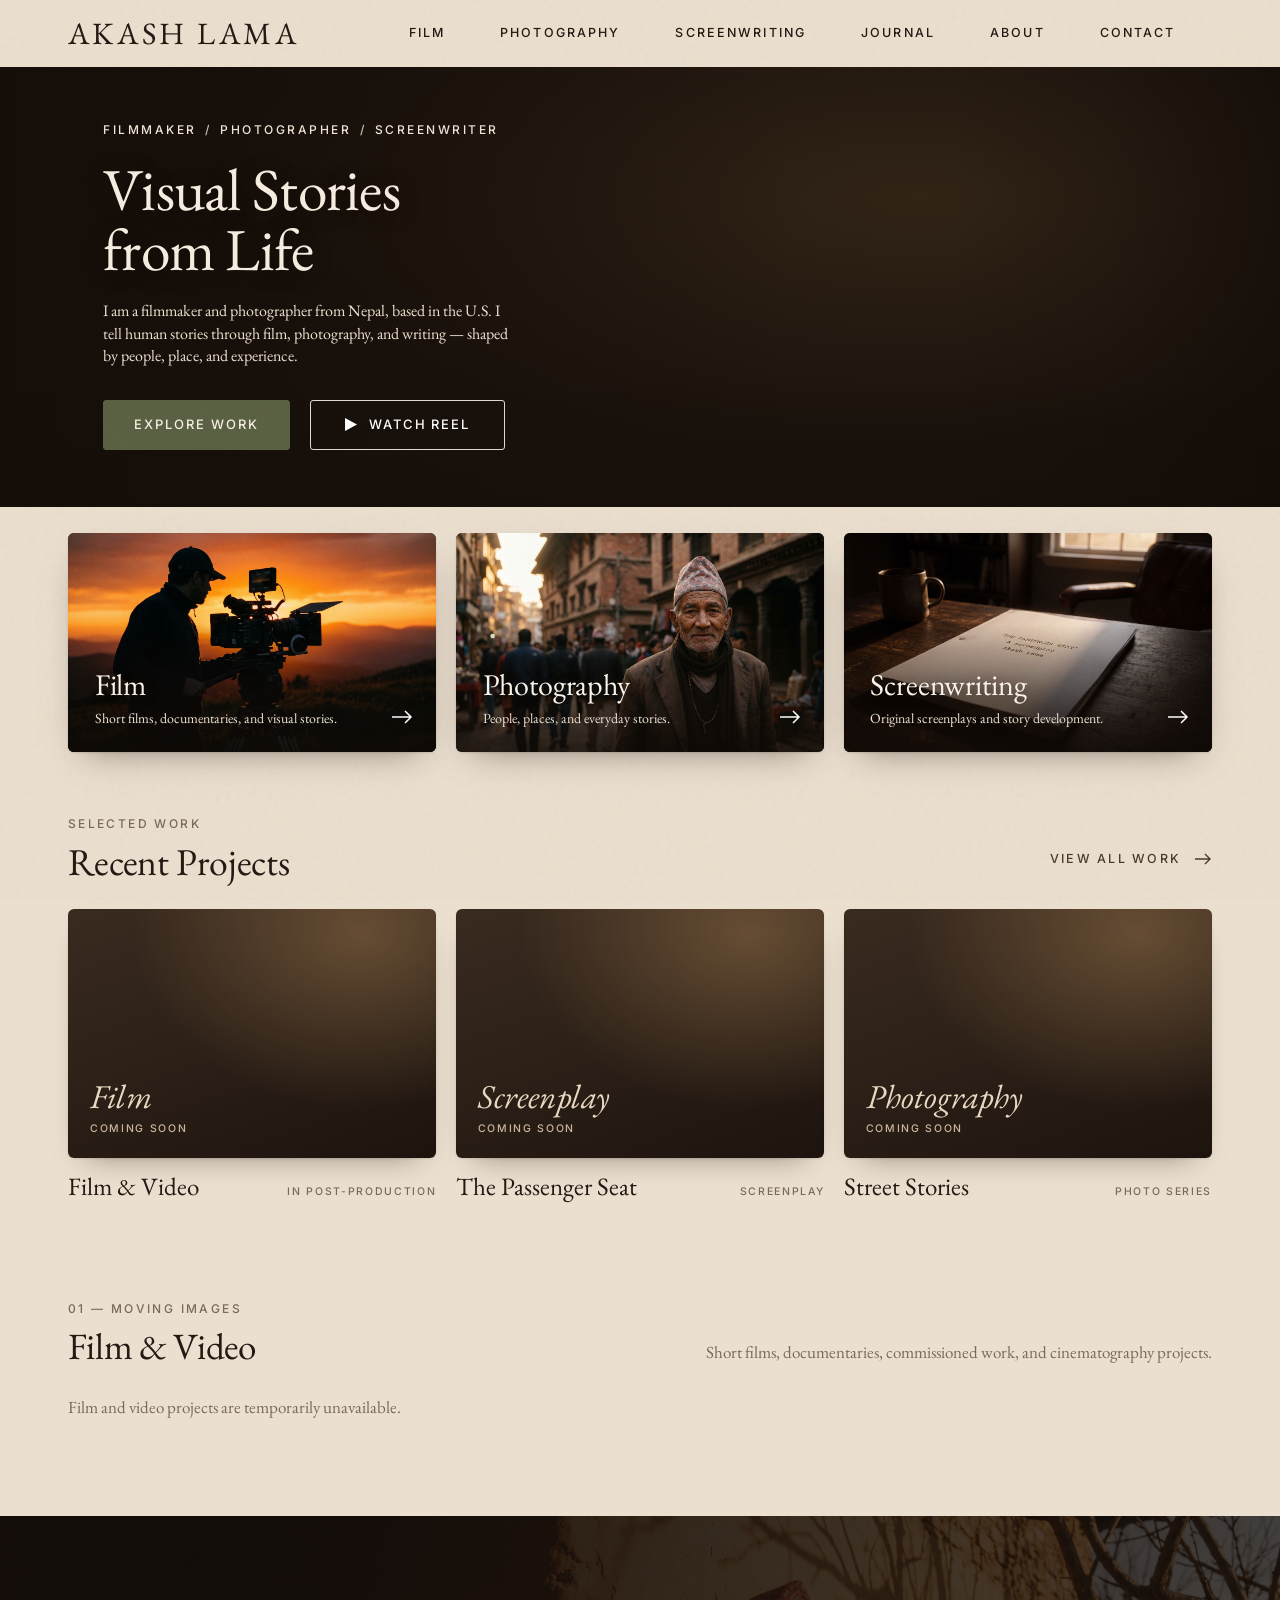
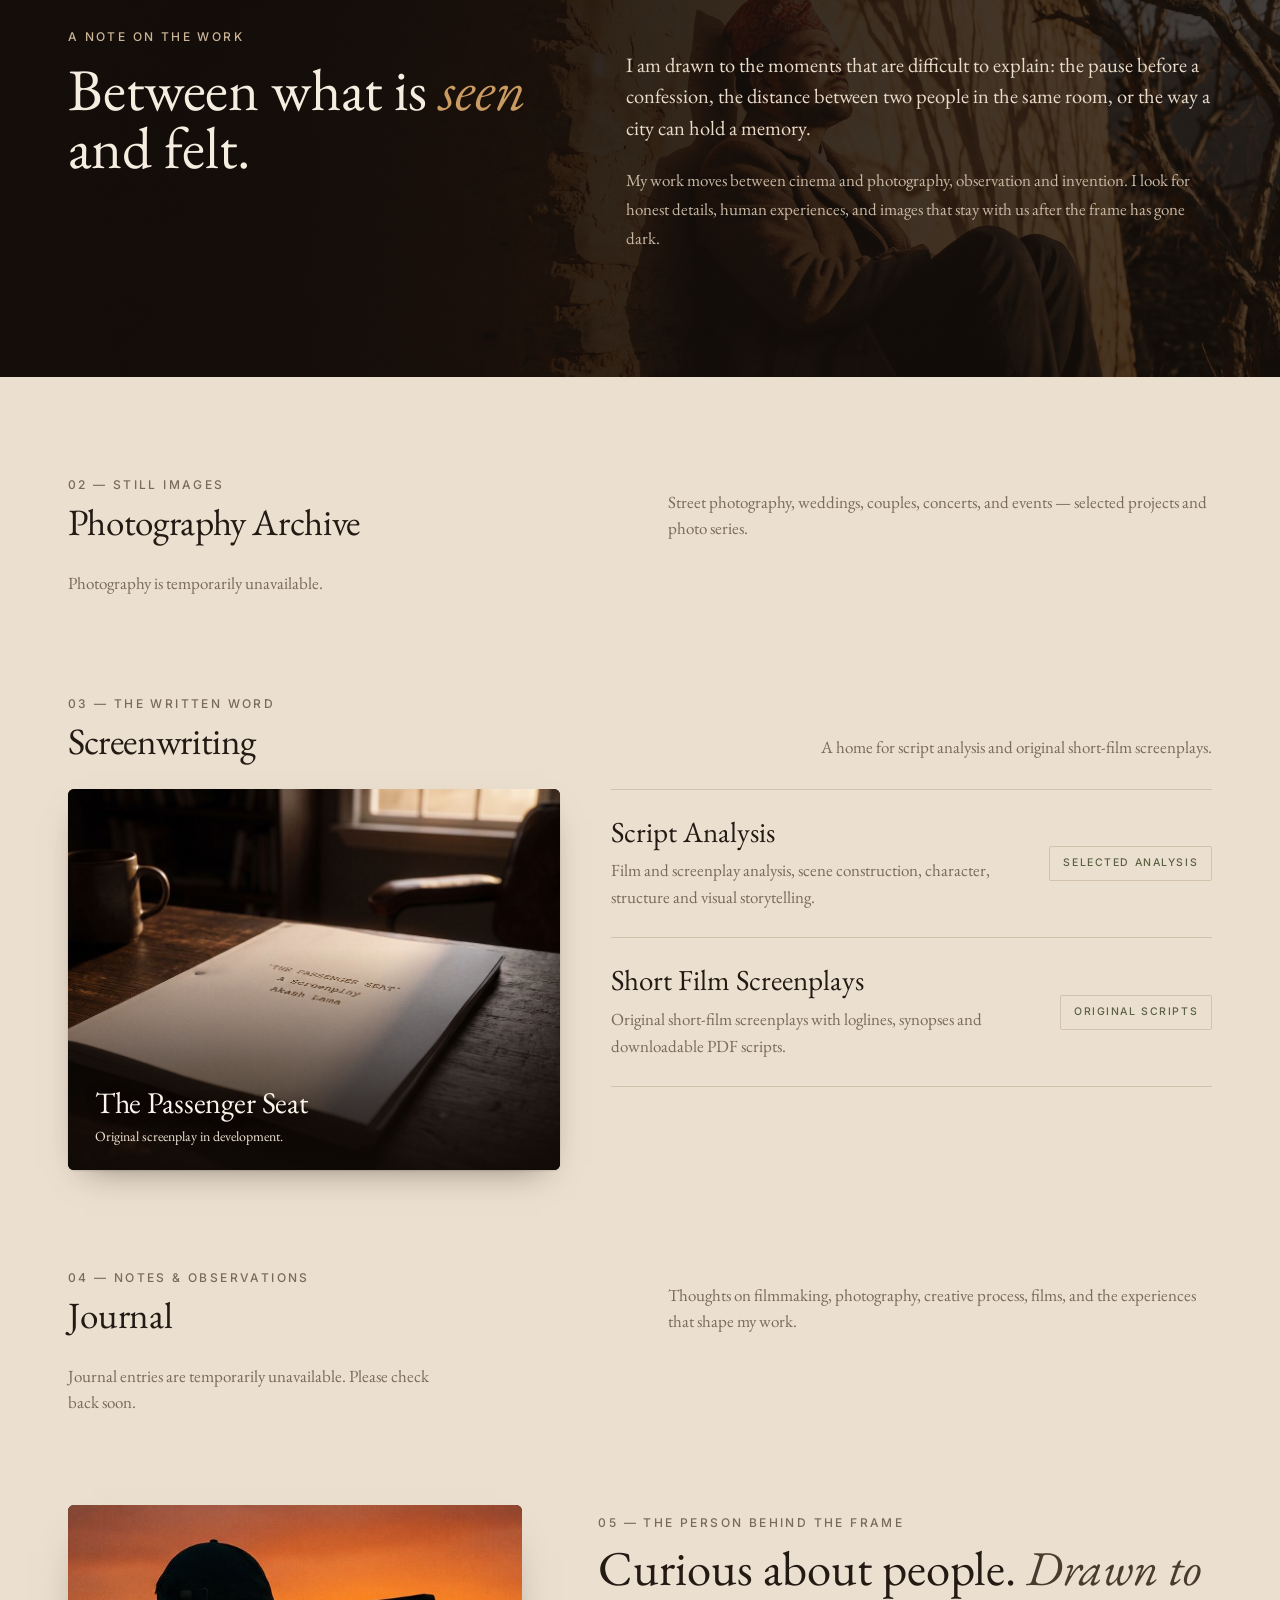
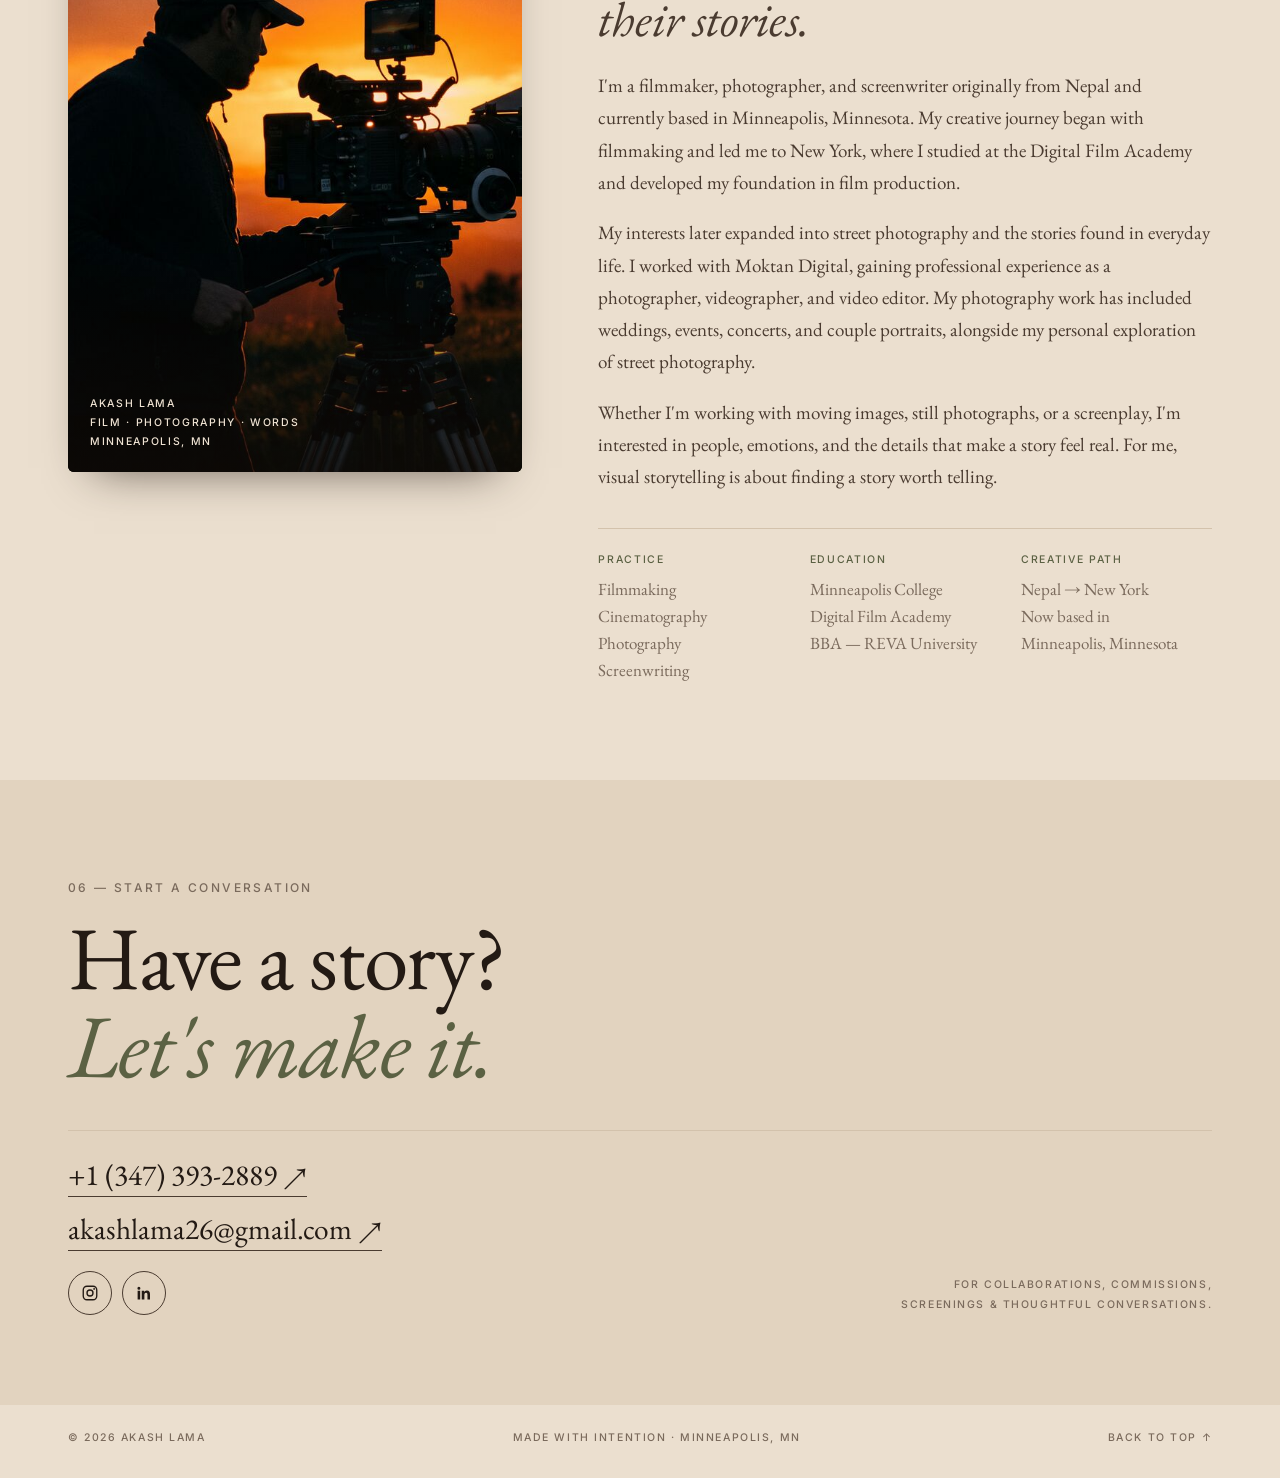
==== commit f6bb34e2: "Redesign site to match visual reference and rebuild photography admin as an album manager (6afb3ea24" ====
--- a/index.html
+++ b/index.html
@@ -3,439 +3,380 @@
 <head>
   <meta charset="UTF-8" />
   <meta name="viewport" content="width=device-width, initial-scale=1.0" />
-  <meta name="theme-color" content="#eee7dc" />
-  <meta name="description" content="Akash Lama is a filmmaker, photographer and screenwriter based in Minneapolis, Minnesota. Explore film, photography, screenwriting and journal work." />
-  <meta property="og:title" content="Akash Lama — Filmmaker, Photographer & Screenwriter" />
-  <meta property="og:description" content="An independent filmmaker and photographer working across cinema, still images and the written word." />
+  <meta name="theme-color" content="#ebdfcf" />
+  <meta name="description" content="Akash Lama is a filmmaker, photographer and screenwriter from Nepal, based in Minneapolis, Minnesota. Explore film, photography, screenwriting and journal work." />
+  <meta property="og:title" content="Akash Lama — Visual Stories from Life" />
+  <meta property="og:description" content="A filmmaker and photographer from Nepal telling human stories through film, photography and writing." />
   <meta property="og:type" content="website" />
+  <meta property="og:image" content="/assets/hero-dhaka-golden-hour.jpg" />
   <title>Akash Lama — Filmmaker, Photographer & Screenwriter</title>
   <link rel="preconnect" href="https://fonts.googleapis.com">
   <link rel="preconnect" href="https://fonts.gstatic.com" crossorigin>
-  <link href="https://fonts.googleapis.com/css2?family=DM+Mono:wght@400;500&family=DM+Sans:wght@400;500;600;700&family=Playfair+Display:ital,wght@0,500;0,600;1,500;1,600&display=swap" rel="stylesheet">
+  <link href="https://fonts.googleapis.com/css2?family=EB+Garamond:ital,wght@0,400;0,500;1,400;1,500&family=Inter:wght@400;500;600&display=swap" rel="stylesheet">
+  <link rel="preload" as="image" href="/assets/hero-dhaka-golden-hour.jpg" media="(min-width: 801px)">
   <style>
 :root{
-  --bg:#eee8dc;--panel:#e3d8c8;--paper:#292a25;--muted:#716d63;
-  --line:#d0c5b5;--olive:#65715e;--clay:#ad7658;--ivory:#f7f3eb;
-  --sans:"DM Sans",Arial,sans-serif;--serif:"Playfair Display",Georgia,serif;
-  --mono:"DM Mono",monospace;
+  --bg:#ebdfcf;          /* warm ivory / sandstone */
+  --bg-soft:#f3eadd;
+  --sand:#e2d3bf;
+  --ink:#231a14;         /* dark brown-black */
+  --ink-soft:#4a3b30;
+  --muted:#7a6a5c;
+  --line:#d3c2ac;
+  --olive:#5b6143;
+  --olive-dark:#4b5037;
+  --umber:#2c211a;
+  --gold:#c99a62;
+  --serif:"EB Garamond","Cormorant Garamond",Garamond,Georgia,serif;
+  --sans:"Inter","Helvetica Neue",Arial,sans-serif;
+  --shell:min(1372px,89.4%);
+  --radius:6px;
 }
 *{box-sizing:border-box}
-html{scroll-behavior:smooth;scroll-padding-top:24px}
-body{margin:0;background:var(--bg);color:var(--paper);font-family:var(--sans);-webkit-font-smoothing:antialiased}
+html{scroll-behavior:smooth;scroll-padding-top:20px}
+body{margin:0;background:var(--bg);color:var(--ink);font-family:var(--serif);font-size:18px;-webkit-font-smoothing:antialiased;text-rendering:optimizeLegibility}
+body:before{content:"";position:fixed;inset:0;pointer-events:none;z-index:200;opacity:.05;mix-blend-mode:multiply;background-image:url("data:image/svg+xml,%3Csvg viewBox='0 0 200 200' xmlns='http://www.w3.org/2000/svg'%3E%3Cfilter id='n'%3E%3CfeTurbulence type='fractalNoise' baseFrequency='.85' numOctaves='3' stitchTiles='stitch'/%3E%3C/filter%3E%3Crect width='100%25' height='100%25' filter='url(%23n)'/%3E%3C/svg%3E")}
 a{color:inherit;text-decoration:none}
 button{font:inherit;color:inherit}
-.shell{width:min(1380px,calc(100% - 80px));margin-inline:auto}
-.mono{font:10px var(--mono);letter-spacing:.15em;text-transform:uppercase;color:var(--muted)}
-.grain{display:none}
-.topbar{height:68px;display:flex;align-items:center;justify-content:space-between;border:0}
-.brand{font:500 27px var(--serif);letter-spacing:.09em;color:var(--paper)}
-.brand span{color:var(--olive)}
-nav{display:flex;align-items:center;gap:clamp(20px,3.2vw,52px)}
-nav a,.nav-contact{font:500 11px var(--sans);letter-spacing:.15em;text-transform:uppercase;color:var(--paper);transition:color .2s}
-nav a:hover{color:var(--clay)}
-.nav-contact{padding:13px 20px;background:#211c18;color:var(--ivory);border-radius:3px}
-.nav-contact:hover{background:var(--olive);color:#fff}
-.menu-toggle{display:none;border:0;background:none;color:var(--paper);font:11px var(--mono);letter-spacing:.12em}
-a:focus-visible,button:focus-visible{outline:2px solid var(--olive);outline-offset:4px}
-.hero{position:relative;width:100%;height:auto;min-height:0;padding:72px 0 64px;display:flex;align-items:center;overflow:visible;background:transparent}
-.hero-art{position:absolute;inset:0;width:100%;height:100%;background:#332b25}
-.hero-art img{display:block;width:100%;height:100%;object-fit:cover;object-position:center 39%;filter:none!important;opacity:1!important}
-.hero:after{display:none}
-.hero-copy.shell{position:relative;z-index:1;width:min(1380px,calc(100% - 80px));margin-inline:auto;padding:0}
-.eyebrow{display:flex;align-items:center;gap:12px;margin:0 0 22px;color:var(--muted)}
-.eyebrow:before{content:"";display:inline-block;width:28px;height:1px;background:#b7a17d}
-h1{font:500 clamp(48px,5.1vw,76px)/.98 var(--serif);letter-spacing:-.035em;color:var(--paper);margin:0 0 18px}
-h1 .italic{display:block;margin-left:0;color:#c6a17d;font-family:var(--serif);font-style:italic}
-.hero-sub{max-width:590px;color:var(--muted);font:400 clamp(16px,1.35vw,19px)/1.6 var(--serif);margin:0}
-.hero-actions{display:flex;align-items:center;gap:20px;margin-top:31px}
-.hero-primary{display:inline-flex;align-items:center;justify-content:center;padding:15px 23px;background:var(--olive);color:#fff;border-radius:3px;font:500 11px var(--sans);letter-spacing:.14em;text-transform:uppercase;transition:background .2s}
-.hero-primary:hover{background:#5e6049}
-.hero-watch{display:flex;align-items:center;gap:10px;color:var(--paper);font:500 11px var(--sans);letter-spacing:.13em;text-transform:uppercase}
-.hero-watch span{width:34px;height:34px;border:1px solid var(--line);border-radius:50%;display:grid;place-items:center;font-size:10px}
-.vertical-note{display:none}
-.home-feature-grid{display:grid;grid-template-columns:repeat(3,minmax(0,1fr));gap:20px;padding:30px 0 12px}
-.home-feature{height:clamp(215px,20vw,275px);position:relative;display:block;overflow:hidden;border-radius:7px;background:#332b25;color:#fff}
-.home-feature img{display:block;width:100%;height:100%;object-fit:cover;filter:none!important;transition:transform .55s ease}
-.home-feature:hover img{transform:scale(1.035)}
-.home-feature:after{content:"";position:absolute;inset:0;background:linear-gradient(0deg,rgba(27,22,18,.82),rgba(27,22,18,.02) 76%)}
-.feature-copy{position:absolute;z-index:1;left:25px;right:20px;bottom:21px;display:flex;flex-direction:column;align-items:flex-start}
-.feature-copy strong{font:500 clamp(27px,2.5vw,36px)/1.08 var(--serif);color:#fff}
-.feature-copy small{font:13px/1.45 var(--serif);color:#f4eadc;margin-top:6px}
-.feature-copy b{font:500 10px var(--sans);letter-spacing:.13em;text-transform:uppercase;margin-top:16px;color:#fff}
-.ticker,.ticker-track{display:none!important;animation:none!important}
-section{padding:88px 0;scroll-margin-top:22px}
-.section-head{display:flex;justify-content:space-between;align-items:end;gap:30px;margin-bottom:34px}
-.section-head h2{font:500 clamp(38px,4.2vw,58px)/1.05 var(--serif);letter-spacing:-.035em;color:var(--paper);margin:12px 0 0}
-.section-head h2 em{font:italic 500 .92em var(--serif);color:var(--clay)}
-.section-note{max-width:290px;font:13px/1.7 var(--sans);color:var(--muted);margin:0}
-.filters{display:flex;gap:8px;flex-wrap:wrap;margin-bottom:24px}
-.filter{cursor:pointer;border:1px solid var(--line);background:#f6f1e8;color:var(--paper);border-radius:2px;padding:10px 14px;font:10px var(--mono);letter-spacing:.1em;text-transform:uppercase}
-.filter.active,.filter:hover{background:var(--olive);border-color:var(--olive);color:#fff}
-.catalogue-grid{display:grid;grid-template-columns:repeat(2,minmax(0,1fr));gap:34px 20px}
-.catalogue-card{min-width:0;background:transparent;border:0}
-.catalogue-image{width:100%;height:clamp(230px,29vw,390px);overflow:hidden;background:#d9cebd}
-.catalogue-image img{width:100%;height:100%;object-fit:cover;display:block;filter:none!important;transition:transform .6s}
-.catalogue-card:hover .catalogue-image img{transform:scale(1.025)}
-.catalogue-placeholder{min-height:clamp(230px,29vw,390px);background:linear-gradient(145deg,#e1d5c4,#cfc0ac);border:1px solid var(--line);padding:20px;display:flex;flex-direction:column;justify-content:space-between;position:relative;overflow:hidden}
-.catalogue-placeholder:before,.catalogue-placeholder:after{content:"";position:absolute;border:1px solid rgba(75,62,47,.15);border-radius:50%;aspect-ratio:1}
-.catalogue-placeholder:before{width:65%;right:-15%;top:-25%}
-.catalogue-placeholder:after{width:42%;left:-12%;bottom:-28%}
-.catalogue-plus{font:90px/1 var(--serif);color:rgba(70,55,39,.25);align-self:center;z-index:1}
-.catalogue-label{font:10px var(--mono);letter-spacing:.12em;text-transform:uppercase;color:#51483d;z-index:1}
-.catalogue-meta,.work-info{display:flex;justify-content:space-between;align-items:baseline;gap:14px;border-top:1px solid var(--line);padding-top:12px;margin-top:12px}
-.catalogue-meta h3,.work-info h3{font:500 24px var(--serif);color:var(--paper);margin:0}
-.catalogue-meta span,.work-info p{font:10px var(--mono);letter-spacing:.08em;color:var(--muted)}
-.catalogue-card>p{color:var(--muted);font-size:13px;line-height:1.7}
-.photo-collection-group{margin-top:36px;grid-column:1/-1;width:100%;min-width:0}
-.photo-collection-heading{font:500 31px var(--serif);color:var(--paper);margin:0 0 18px}
-.photo-album-grid{display:grid;width:100%;grid-template-columns:repeat(3,minmax(0,1fr));gap:18px}
-.photo-album{display:block;width:100%;padding:0;text-align:left;background:transparent;border:0;color:inherit;cursor:pointer}
-.photo-album-cover{height:auto;aspect-ratio:3/2;overflow:hidden;background:#d9cebd;border:1px solid var(--line)}.photo-album[data-layout="portrait"] .photo-album-cover{aspect-ratio:2/3}.photo-album[data-layout="square"] .photo-album-cover{aspect-ratio:1}.photo-album[data-layout="original"] .photo-album-cover{aspect-ratio:auto;min-height:180px}.photo-album[data-layout="original"] .photo-album-cover img{object-fit:contain;background:#d9cebd}
-.photo-album-cover img{width:100%;height:100%;display:block;object-fit:cover;transition:transform .5s}
+img{max-width:100%}
+.shell{width:var(--shell);margin-inline:auto}
+.kicker{font:500 12px/1 var(--sans);letter-spacing:.2em;text-transform:uppercase;color:var(--muted)}
+a:focus-visible,button:focus-visible,summary:focus-visible{outline:2px solid var(--olive);outline-offset:4px}
+
+/* ---------- Header ---------- */
+.topbar{height:67px;display:flex;align-items:center;justify-content:space-between;position:relative;z-index:20}
+.brand{font:400 31px/1 var(--serif);letter-spacing:.115em;color:var(--ink);white-space:nowrap}
+nav{display:flex;align-items:center;gap:clamp(24px,4.3vw,66px);margin-right:3.2%}
+nav a{font:500 12.5px/1 var(--sans);letter-spacing:.17em;text-transform:uppercase;color:var(--ink);position:relative;padding:6px 0}
+nav a:after{content:"";position:absolute;left:0;right:0;bottom:0;height:1px;background:currentColor;transform:scaleX(0);transform-origin:left;transition:transform .3s ease}
+nav a:hover:after{transform:scaleX(1)}
+.menu-toggle{display:none;border:0;background:none;padding:10px 0;font:500 11px var(--sans);letter-spacing:.18em;color:var(--ink);cursor:pointer}
+
+/* ---------- Hero ---------- */
+.hero{position:relative;height:clamp(440px,31vw,640px);overflow:hidden;background:#1a120c;isolation:isolate;display:flex;align-items:center}
+.hero-art{position:absolute;inset:0;z-index:-2}
+.hero-art img{width:100%;height:100%;display:block;object-fit:cover;object-position:62% 42%;filter:brightness(.9) contrast(1.06) saturate(1.04)}
+.hero:before{content:"";position:absolute;inset:0;z-index:-1;pointer-events:none;
+  background:
+    linear-gradient(90deg,rgba(20,13,8,.80) 0%,rgba(22,14,9,.62) 26%,rgba(24,15,9,.28) 46%,rgba(20,12,7,0) 62%),
+    linear-gradient(270deg,rgba(16,10,6,.62) 0%,rgba(16,10,6,.18) 14%,rgba(16,10,6,0) 26%),
+    linear-gradient(0deg,rgba(18,11,6,.35),rgba(18,11,6,0) 30%),
+    radial-gradient(ellipse at 72% 30%,rgba(255,190,110,.10),transparent 55%)}
+.hero-copy{position:relative;width:var(--shell);margin-inline:auto;padding-left:clamp(0px,2.75vw,44px);color:#f3e9dc}
+.hero .kicker{color:#f1e6d8;letter-spacing:.21em;margin:0 0 clamp(18px,1.9vw,30px)}
+.hero .kicker i{font-style:normal;padding:0 .7em;opacity:.85}
+.hero h1{font:400 clamp(46px,4.65vw,88px)/1 var(--serif);letter-spacing:-.012em;color:#f6ede1;margin:0 0 clamp(16px,1.6vw,26px);text-shadow:0 2px 24px rgba(0,0,0,.25)}
+.hero-sub{max-width:25.5em;font:400 clamp(16px,1.24vw,21px)/1.42 var(--serif);color:#eee2d2;margin:0}
+.hero-actions{display:flex;flex-wrap:wrap;gap:20px;margin-top:clamp(24px,2.5vw,40px)}
+.btn{display:inline-flex;align-items:center;justify-content:center;gap:12px;height:50px;padding:0 28px;border-radius:3px;font:500 13px/1 var(--sans);letter-spacing:.15em;text-transform:uppercase;transition:background .25s,color .25s,border-color .25s;cursor:pointer}
+.btn-olive{background:var(--olive);color:#f6efe4;border:1px solid var(--olive);min-width:187px}
+.btn-olive:hover{background:var(--olive-dark);border-color:var(--olive-dark)}
+.btn-ghost{background:transparent;color:#fff;border:1px solid rgba(255,255,255,.85);min-width:195px}
+.btn-ghost:hover{background:rgba(255,255,255,.1)}
+.btn-ghost svg{width:12px;height:13px}
+.btn-dark{background:var(--ink);color:var(--bg-soft);border:1px solid var(--ink)}
+.btn-dark:hover{background:var(--olive);border-color:var(--olive)}
+.btn-line{background:transparent;color:var(--ink);border:1px solid var(--ink-soft)}
+.btn-line:hover{background:var(--ink);color:var(--bg-soft)}
+
+/* ---------- Photographic cards ---------- */
+.photo-card{position:relative;display:block;overflow:hidden;border-radius:var(--radius);background:var(--umber);color:#fff;isolation:isolate;box-shadow:0 1px 2px rgba(35,26,20,.12),0 14px 34px -18px rgba(35,26,20,.55)}
+.photo-card img{position:absolute;inset:0;width:100%;height:100%;object-fit:cover;display:block;z-index:-2;transition:transform 1.1s cubic-bezier(.2,.65,.2,1),filter .6s}
+.photo-card:hover img{transform:scale(1.035)}
+.photo-card:after{content:"";position:absolute;inset:0;z-index:-1;background:linear-gradient(0deg,rgba(16,10,6,.86) 0%,rgba(18,11,7,.52) 28%,rgba(18,11,7,0) 58%)}
+.card-copy{position:absolute;left:clamp(20px,2.1vw,32px);right:clamp(20px,1.8vw,28px);bottom:clamp(18px,1.9vw,28px);display:grid;grid-template-columns:1fr auto;align-items:end;column-gap:16px}
+.card-copy strong{grid-column:1/-1;font:400 clamp(28px,2.35vw,40px)/1.05 var(--serif);letter-spacing:-.005em;color:#fbf4ea;text-shadow:0 2px 14px rgba(0,0,0,.4)}
+.card-copy small{font:400 clamp(14px,1.02vw,17px)/1.35 var(--serif);color:#efe4d6;margin-top:8px}
+.card-copy .arrow{width:21px;height:14px;color:#fff;transition:transform .3s;margin-bottom:3px}
+.photo-card:hover .arrow{transform:translateX(5px)}
+.category-grid{display:grid;grid-template-columns:repeat(3,minmax(0,1fr));gap:clamp(14px,1.5vw,24px);padding:clamp(20px,2vw,32px) 0 0}
+.category-grid .photo-card{aspect-ratio:444/264}
+
+/* ---------- Section heads ---------- */
+section{scroll-margin-top:16px}
+.section{padding:clamp(64px,7vw,110px) 0 0}
+.section-head{display:flex;justify-content:space-between;align-items:flex-end;gap:30px;margin-bottom:clamp(22px,2.2vw,34px)}
+.section-head h2{font:400 clamp(36px,2.9vw,50px)/1.05 var(--serif);letter-spacing:-.01em;color:var(--ink);margin:12px 0 0}
+.section-head h2 em{font-style:italic;color:var(--ink-soft)}
+.section-note{max-width:32em;font:400 17px/1.55 var(--serif);color:var(--muted);margin:0}
+.view-all{display:inline-flex;align-items:center;gap:14px;font:500 12.5px/1 var(--sans);letter-spacing:.18em;text-transform:uppercase;color:var(--ink-soft);padding-bottom:16px;white-space:nowrap}
+.view-all svg{width:17px;height:12px;transition:transform .3s}
+.view-all:hover svg{transform:translateX(4px)}
+
+/* ---------- Recent projects ---------- */
+.recent{padding-top:clamp(44px,4.2vw,66px)}
+.recent .section-head h2{font-size:clamp(36px,2.95vw,50px)}
+.recent-grid{display:grid;grid-template-columns:repeat(3,minmax(0,1fr));gap:clamp(14px,1.5vw,24px)}
+.project-card{display:block;width:100%;padding:0;margin:0;border:0;background:none;text-align:left;cursor:pointer;color:var(--ink)}
+.project-card .frame{position:relative;aspect-ratio:444/300;border-radius:var(--radius);overflow:hidden;background:var(--sand);box-shadow:0 1px 2px rgba(35,26,20,.1),0 14px 30px -20px rgba(35,26,20,.6)}
+.project-card .frame img{width:100%;height:100%;object-fit:cover;display:block;transition:transform 1.1s cubic-bezier(.2,.65,.2,1)}
+.project-card:hover .frame img{transform:scale(1.035)}
+.project-card .frame .count{position:absolute;right:14px;top:14px;background:rgba(24,16,10,.62);backdrop-filter:blur(6px);color:#f3e9dc;font:500 10.5px/1 var(--sans);letter-spacing:.16em;text-transform:uppercase;padding:8px 10px;border-radius:2px}
+.project-meta{display:flex;justify-content:space-between;align-items:baseline;gap:14px;padding-top:14px}
+.project-meta strong{font:400 25px/1.15 var(--serif)}
+.project-meta span{font:500 10.5px/1 var(--sans);letter-spacing:.16em;text-transform:uppercase;color:var(--muted);white-space:nowrap}
+.project-card p{margin:6px 0 0;font:16px/1.5 var(--serif);color:var(--muted)}
+.frame.placeholder{display:flex;flex-direction:column;justify-content:flex-end;padding:22px;background:
+  radial-gradient(ellipse at 80% 10%,rgba(201,154,98,.35),transparent 55%),
+  linear-gradient(160deg,#3a2b20,#1d140e);color:#efe3d3}
+.frame.placeholder b{font:italic 400 clamp(30px,2.6vw,42px)/1.05 var(--serif);color:#e9d8c1}
+.frame.placeholder small{font:500 10.5px/1.4 var(--sans);letter-spacing:.16em;text-transform:uppercase;color:#cdb79c;margin-top:8px}
+
+/* ---------- Film ---------- */
+.catalogue-grid{display:grid;grid-template-columns:repeat(2,minmax(0,1fr));gap:clamp(28px,3vw,44px) clamp(14px,1.5vw,24px)}
+.catalogue-card{min-width:0}
+.work-image{position:relative;aspect-ratio:16/9;border-radius:var(--radius);overflow:hidden;background:var(--umber);box-shadow:0 14px 30px -20px rgba(35,26,20,.6)}
+.work-image img,.work-image iframe{position:absolute;inset:0;width:100%;height:100%;object-fit:cover;border:0;display:block}
+.catalogue-meta{display:flex;justify-content:space-between;align-items:baseline;gap:14px;padding-top:14px}
+.catalogue-meta h3{font:400 27px/1.15 var(--serif);margin:0}
+.catalogue-meta span{font:500 10.5px/1 var(--sans);letter-spacing:.16em;text-transform:uppercase;color:var(--muted)}
+.catalogue-card .section-note{margin-top:8px}
+.catalogue-placeholder{position:relative;aspect-ratio:16/9;border-radius:var(--radius);overflow:hidden;padding:24px;display:flex;flex-direction:column;justify-content:space-between;background:radial-gradient(ellipse at 80% 0%,rgba(201,154,98,.3),transparent 60%),linear-gradient(160deg,#3a2b20,#1d140e);color:#efe3d3}
+.catalogue-placeholder .kicker{color:#cdb79c}
+.catalogue-label{font:500 12px var(--sans);letter-spacing:.16em;text-transform:uppercase;color:#fff}
+.empty-state{grid-column:1/-1;display:grid;grid-template-columns:minmax(0,1.1fr) minmax(0,1fr);gap:clamp(20px,3vw,48px);align-items:center}
+.empty-state .photo-card{aspect-ratio:16/10}
+.empty-state h3{font:400 clamp(28px,2.4vw,38px)/1.1 var(--serif);margin:0 0 12px}
+.empty-state p{font:18px/1.6 var(--serif);color:var(--muted);margin:0 0 24px;max-width:28em}
+
+/* ---------- Manifesto band ---------- */
+.manifesto{margin-top:clamp(70px,7.5vw,120px);position:relative;color:#f1e6d7;background:#1d140e;isolation:isolate;overflow:hidden;padding:clamp(70px,8vw,130px) 0}
+.manifesto:before{content:"";position:absolute;inset:0;z-index:-1;background:linear-gradient(90deg,rgba(22,14,9,.95) 0%,rgba(22,14,9,.88) 50%,rgba(22,14,9,.74)),url("/assets/hero-dhaka-golden-hour.jpg") 30% 50%/cover no-repeat;filter:saturate(.9)}
+.manifesto-inner{display:grid;grid-template-columns:1fr 1.25fr;gap:7vw;align-items:start}
+.manifesto .kicker{color:#cbb497}
+.manifesto h2{font:400 clamp(42px,4.6vw,76px)/1 var(--serif);margin:18px 0 0;color:#f6ede1}
+.manifesto h2 em{color:var(--gold)}
+.manifesto-copy{font:400 clamp(19px,1.6vw,25px)/1.55 var(--serif);color:#eadccb;padding-top:30px}
+.manifesto-copy p{margin:0 0 22px}
+.manifesto-copy .small{font:400 17px/1.7 var(--serif);color:#c9b8a3;max-width:34em}
+
+/* ---------- Photography archive ---------- */
+.photo-collection-group{margin-top:clamp(18px,2vw,30px)}
+.photo-collection-group+.photo-collection-group{margin-top:clamp(44px,4vw,64px)}
+.photo-collection-heading{display:flex;align-items:baseline;gap:16px;font:400 32px/1.1 var(--serif);margin:0 0 20px;padding-bottom:14px;border-bottom:1px solid var(--line)}
+.photo-collection-heading span{font:500 10.5px var(--sans);letter-spacing:.16em;text-transform:uppercase;color:var(--muted)}
+.photo-album-grid{display:grid;grid-template-columns:repeat(3,minmax(0,1fr));gap:clamp(22px,2.4vw,36px) clamp(14px,1.5vw,24px);align-items:start}
+.photo-album{display:block;width:100%;padding:0;border:0;background:none;text-align:left;color:inherit;cursor:pointer}
+.photo-album-cover{position:relative;aspect-ratio:3/2;border-radius:var(--radius);overflow:hidden;background:var(--sand);box-shadow:0 14px 30px -20px rgba(35,26,20,.6)}
+.photo-album[data-layout="portrait"] .photo-album-cover{aspect-ratio:2/3}
+.photo-album[data-layout="square"] .photo-album-cover{aspect-ratio:1}
+.photo-album[data-layout="original"] .photo-album-cover{aspect-ratio:auto}
+.photo-album-cover img{width:100%;height:100%;object-fit:cover;display:block;transition:transform 1.1s cubic-bezier(.2,.65,.2,1)}
+.photo-album[data-layout="original"] .photo-album-cover img{height:auto}
 .photo-album:hover .photo-album-cover img{transform:scale(1.03)}
-.photo-album-meta{display:flex;justify-content:space-between;align-items:baseline;gap:10px;border-top:1px solid var(--line);padding-top:11px;margin-top:10px}
-.photo-album-meta h3{font:500 22px var(--serif);margin:0}
-.photo-album-meta span,.photo-album-note{font:10px var(--mono);color:var(--muted)}
-.photo-album-note{font:12px/1.65 var(--sans);margin-top:7px}
+.photo-album-cover:after{content:"";position:absolute;inset:auto 0 0;height:40%;background:linear-gradient(0deg,rgba(16,10,6,.5),transparent);opacity:0;transition:opacity .4s}
+.photo-album:hover .photo-album-cover:after{opacity:1}
+.photo-album-meta{display:flex;justify-content:space-between;align-items:baseline;gap:12px;padding-top:14px}
+.photo-album-meta h3{font:400 25px/1.15 var(--serif);margin:0}
+.photo-album-meta span{font:500 10.5px/1 var(--sans);letter-spacing:.16em;text-transform:uppercase;color:var(--muted);white-space:nowrap}
+.photo-album-note{font:16px/1.5 var(--serif);color:var(--muted);margin:6px 0 0}
+
+/* ---------- Screenwriting ---------- */
+.writing-layout{display:grid;grid-template-columns:minmax(0,.9fr) minmax(0,1.1fr);gap:clamp(24px,4vw,64px);align-items:start}
+.writing-layout .photo-card{aspect-ratio:4/3.1;position:sticky;top:24px}
 .writing{border-top:1px solid var(--line)}
-.writing-row{display:grid;grid-template-columns:1fr 2fr auto;align-items:center;gap:25px;padding:25px 0;border-bottom:1px solid var(--line)}
-.writing-row h3{font:500 27px var(--serif);color:var(--paper);margin:0}
-.writing-row p{font:13px/1.65 var(--sans);color:var(--muted);margin:0;max-width:580px}
-.writing-row .status{font:9px var(--mono);letter-spacing:.1em;text-transform:uppercase;color:var(--olive);border:1px solid var(--line);padding:9px 11px;white-space:nowrap}
-.blog-grid{display:grid;grid-template-columns:repeat(3,minmax(0,1fr));gap:16px}
-.blog-card,.journal-card{background:#f6f1e8;border:1px solid var(--line);border-radius:3px;min-height:240px;padding:22px}
-.blog-number{font:9px var(--mono);letter-spacing:.12em;color:var(--muted)}
-.blog-symbol{font:40px var(--serif);color:var(--clay);margin:24px 0 10px}
-.blog-card h3{font:500 24px var(--serif);color:var(--paper);margin:0 0 10px}
-.blog-card p{font:13px/1.7 var(--sans);color:var(--muted)}
-.blog-card>span{font:9px var(--mono);letter-spacing:.1em;text-transform:uppercase;color:var(--olive)}
-.manifesto{background:#292f29;color:var(--ivory);padding:92px 0}
-.manifesto .mono{color:#c8bba9}
-.manifesto-inner{display:grid;grid-template-columns:1fr 1.5fr;gap:8vw}
-.manifesto h2{font:500 clamp(44px,5.8vw,78px)/.98 var(--serif);letter-spacing:-.04em;margin:16px 0;color:var(--ivory)}
-.manifesto h2 em{font:italic 500 .92em var(--serif);color:#c49a76}
-.manifesto-copy{font:clamp(18px,2vw,25px)/1.55 var(--serif);color:#e7dbcc;padding-top:24px;max-width:720px}
-.manifesto-copy p{margin:0 0 22px}
-.manifesto-copy .small{font:11px/1.8 var(--mono);color:#c8bba9;max-width:540px}
-.about{display:grid;grid-template-columns:.8fr 1.2fr;gap:8vw;align-items:start}
-.about-stamp{border:1px solid var(--line);aspect-ratio:1;max-width:330px;padding:22px;display:flex;flex-direction:column;justify-content:space-between;background:#e4dacb}
-.about-stamp .big{font:italic 500 clamp(56px,7vw,92px)/.85 var(--serif);color:var(--clay)}
-.about-stamp .bottom{font:10px/1.8 var(--mono);color:var(--muted);letter-spacing:.1em}
-.about-copy h2{font:500 clamp(40px,5vw,66px)/.98 var(--serif);letter-spacing:-.04em;color:var(--paper);margin:0 0 26px}
-.about-copy h2 em{font:italic 500 .9em var(--serif);color:var(--clay)}
-.about-copy p{font:16px/1.8 var(--serif);color:#655d53;max-width:650px}
-.credits{display:grid;grid-template-columns:repeat(3,1fr);gap:18px;margin-top:38px;padding-top:20px;border-top:1px solid var(--line)}
-.credits strong{display:block;font:10px var(--mono);letter-spacing:.1em;text-transform:uppercase;color:var(--olive);margin-bottom:8px}
-.credits span{font:12px/1.55 var(--sans);color:var(--muted)}
-.contact{background:#e3d8c8;color:var(--paper);padding:88px 0}
-.contact .mono{color:var(--olive)}
-.contact h2{font:500 clamp(55px,9vw,112px)/.9 var(--serif);letter-spacing:-.04em;color:var(--paper);margin:24px 0 40px}
-.contact h2 em{font:italic 500 .9em var(--serif);color:var(--clay)}
-.contact-bottom{display:flex;justify-content:space-between;align-items:end;gap:25px;border-top:1px solid var(--line);padding-top:20px}
-.contact-details{display:flex;flex-direction:column;align-items:flex-start;gap:12px}
-.email-link{font:clamp(18px,2.7vw,29px) var(--serif);border-bottom:1px solid var(--olive);padding-bottom:5px}
-.contact-small{font:10px/1.8 var(--mono);color:var(--muted);text-align:right;text-transform:uppercase}
-.social-links{display:flex;gap:10px;margin-top:5px}
-.social-links a.social-icon{width:40px;height:40px;border:1px solid var(--line);border-radius:50%;display:grid;place-items:center}
+.writing-row{display:grid;grid-template-columns:minmax(0,1fr) auto;gap:8px 24px;padding:26px 0;border-bottom:1px solid var(--line)}
+.writing-row h3{font:400 29px/1.15 var(--serif);margin:0}
+.writing-row p{grid-column:1;font:17px/1.6 var(--serif);color:var(--muted);margin:0}
+.writing-row .status{grid-column:2;grid-row:1/span 2;align-self:center;font:500 10.5px/1 var(--sans);letter-spacing:.15em;text-transform:uppercase;color:var(--olive);border:1px solid var(--line);padding:11px 13px;border-radius:2px;white-space:nowrap}
+a.status:hover{background:var(--olive);color:#fff;border-color:var(--olive)}
+
+/* ---------- Journal ---------- */
+.blog-grid{display:grid;grid-template-columns:repeat(3,minmax(0,1fr));gap:clamp(14px,1.5vw,24px)}
+.blog-card{background:var(--bg-soft);border:1px solid var(--line);border-radius:var(--radius);padding:26px;min-height:250px;cursor:pointer;transition:transform .3s,box-shadow .3s;display:flex;flex-direction:column}
+.blog-card:hover{transform:translateY(-3px);box-shadow:0 18px 34px -22px rgba(35,26,20,.5)}
+.blog-card img{width:calc(100% + 52px);margin:-26px -26px 20px;aspect-ratio:16/9;object-fit:cover;border-radius:var(--radius) var(--radius) 0 0}
+.blog-number{font:500 10px/1.5 var(--sans);letter-spacing:.15em;color:var(--muted)}
+.blog-symbol{font:400 38px var(--serif);color:var(--gold);margin:16px 0 8px}
+.blog-card h3{font:400 27px/1.15 var(--serif);margin:10px 0}
+.blog-card p{font:17px/1.55 var(--serif);color:var(--muted);margin:0 0 18px;flex:1}
+.blog-card>span{font:500 10.5px var(--sans);letter-spacing:.15em;text-transform:uppercase;color:var(--olive)}
+.journal-empty{display:grid;grid-template-columns:auto 1fr;gap:24px;align-items:center;padding:30px;border:1px solid var(--line);border-radius:var(--radius);background:var(--bg-soft)}
+.journal-empty b{font:italic 400 54px/1 var(--serif);color:var(--gold)}
+.journal-empty p{margin:0;font:18px/1.6 var(--serif);color:var(--muted)}
+
+/* ---------- About ---------- */
+.about{display:grid;grid-template-columns:minmax(0,.85fr) minmax(0,1.15fr);gap:clamp(30px,6vw,96px);align-items:start}
+.about-portrait{position:relative;aspect-ratio:4/5;border-radius:var(--radius);overflow:hidden;background:var(--umber);box-shadow:0 22px 44px -26px rgba(35,26,20,.7)}
+.about-portrait img{width:100%;height:100%;object-fit:cover;object-position:36% 50%;display:block}
+.about-portrait figcaption{position:absolute;left:22px;right:22px;bottom:20px;color:#efe3d3;font:500 10.5px/1.8 var(--sans);letter-spacing:.16em;text-transform:uppercase}
+.about-portrait:after{content:"";position:absolute;inset:0;background:linear-gradient(0deg,rgba(16,10,6,.72),transparent 40%)}
+.about-portrait figcaption{z-index:1}
+.about-copy h2{font:400 clamp(40px,3.8vw,62px)/1.04 var(--serif);margin:14px 0 26px}
+.about-copy h2 em{color:var(--ink-soft)}
+.about-copy p:not(.kicker){font:19px/1.7 var(--serif);color:var(--ink-soft);max-width:36em;margin:0 0 18px}
+.credits{display:grid;grid-template-columns:repeat(3,1fr);gap:20px;margin-top:34px;padding-top:24px;border-top:1px solid var(--line)}
+.credits strong{display:block;font:500 10.5px var(--sans);letter-spacing:.16em;text-transform:uppercase;color:var(--olive);margin-bottom:10px}
+.credits span{font:17px/1.6 var(--serif);color:var(--muted)}
+
+/* ---------- Contact ---------- */
+.contact{margin-top:clamp(70px,7.5vw,120px);background:var(--sand);padding:clamp(64px,7vw,110px) 0}
+.contact h2{font:400 clamp(52px,7vw,112px)/.98 var(--serif);margin:20px 0 40px;letter-spacing:-.015em}
+.contact h2 em{color:var(--olive)}
+.contact-bottom{display:flex;justify-content:space-between;align-items:flex-end;gap:28px;border-top:1px solid var(--line);padding-top:26px}
+.contact-details{display:flex;flex-direction:column;align-items:flex-start;gap:14px}
+.email-link{font:400 clamp(21px,2.3vw,32px)/1.2 var(--serif);border-bottom:1px solid var(--ink-soft);padding-bottom:4px;cursor:pointer;list-style:none}
+.email-link::-webkit-details-marker{display:none}
+.email-options{position:relative}
+.email-menu{position:absolute;z-index:10;top:calc(100% + 8px);left:0;min-width:240px;background:var(--bg-soft);border:1px solid var(--line);border-radius:4px;box-shadow:0 16px 34px -18px rgba(35,26,20,.5);padding:6px}
+.email-menu a,.email-menu button{display:block;width:100%;text-align:left;padding:11px 12px;font:16px var(--serif);background:none;border:0;cursor:pointer;border-radius:3px}
+.email-menu a:hover,.email-menu button:hover{background:var(--sand)}
+.social-links{display:flex;gap:10px;margin-top:6px}
+.social-icon{width:44px;height:44px;border:1px solid var(--ink-soft);border-radius:50%;display:grid;place-items:center;transition:background .25s,color .25s}
+.social-icon:hover{background:var(--ink);color:var(--bg)}
 .social-icon svg{width:18px;height:18px}
-footer{display:flex;justify-content:space-between;gap:20px;padding:23px 0;color:var(--muted);font:9px var(--mono);letter-spacing:.12em;text-transform:uppercase;border-top:1px solid var(--line)}
-.modal{position:fixed;inset:0;z-index:30;background:rgba(39,31,24,.82);display:none;align-items:center;justify-content:center;padding:24px}
+.contact-small{font:500 10.5px/1.9 var(--sans);letter-spacing:.15em;text-transform:uppercase;color:var(--muted);text-align:right}
+footer{display:flex;justify-content:space-between;gap:20px;padding:26px 0 34px;font:500 10.5px var(--sans);letter-spacing:.15em;text-transform:uppercase;color:var(--muted)}
+
+/* ---------- Dialogs ---------- */
+.modal{position:fixed;inset:0;z-index:300;background:rgba(22,14,9,.78);backdrop-filter:blur(4px);display:none;align-items:center;justify-content:center;padding:24px}
 .modal.open{display:flex}
-.modal-box{position:relative;width:min(760px,100%);padding:30px;background:#f6f1e8;color:var(--paper);border:1px solid var(--line)}
-.modal-close{position:absolute;top:14px;right:18px;background:none;border:0;font-size:22px;cursor:pointer}
-.modal-box h3{font:500 36px var(--serif);margin:8px 0 14px}
-.modal-box p{color:var(--muted);line-height:1.7}
-.modal-box .note{font:10px var(--mono);color:var(--olive);letter-spacing:.1em;text-transform:uppercase}
-.gallery-modal{position:fixed;inset:0;z-index:100;display:none;overflow:auto;padding:5vh 5vw;background:rgba(38,31,25,.97);color:var(--ivory)}
+.modal-box{position:relative;width:min(780px,100%);max-height:88vh;overflow:auto;padding:clamp(24px,4vw,48px);background:var(--bg-soft);color:var(--ink);border-radius:var(--radius)}
+.modal-close{position:absolute;top:14px;right:18px;background:none;border:0;font-size:28px;line-height:1;cursor:pointer;color:var(--ink-soft)}
+.modal-box h3{font:400 clamp(32px,3vw,44px)/1.1 var(--serif);margin:12px 0 18px}
+.modal-box p,.modal-content{font:19px/1.75 var(--serif);color:var(--ink-soft);white-space:pre-wrap}
+.gallery-modal{position:fixed;inset:0;z-index:300;display:none;overflow:auto;background:#17100b;color:#f1e6d7;padding:clamp(20px,4vw,56px) clamp(16px,4vw,56px) 60px}
 .gallery-modal.open{display:block}
-.gallery-modal-inner{max-width:1200px;margin:auto}
-.gallery-modal-head{display:flex;justify-content:space-between;gap:20px;align-items:flex-start;margin-bottom:24px}
-.gallery-modal-head h2{font:italic 500 clamp(30px,5vw,54px) var(--serif);margin:8px 0}
-.gallery-close{background:transparent;border:1px solid rgba(246,241,232,.4);padding:10px 15px;color:var(--ivory);cursor:pointer}
-.gallery-images{display:grid;grid-template-columns:repeat(2,minmax(0,1fr));gap:14px}
-.gallery-images img{width:100%;height:auto;max-height:78vh;object-fit:contain;background:#211c17}
-.gallery-modal-desc{color:#d3c5b4;font-size:13px;line-height:1.7;margin:0 0 22px}
-.email-menu{background:#f6f1e8;border:1px solid var(--line);box-shadow:0 12px 28px rgba(43,36,30,.12)}
-.email-menu a,.email-menu button{color:var(--paper);display:block;padding:10px 12px}
-.email-menu a:hover,.email-menu button:hover{background:var(--panel)}
-@media(max-width:800px){
-  .shell{width:calc(100% - 36px)}
-  .topbar{height:68px;width:calc(100% - 36px)}
-  .brand{font-size:22px}
-  nav{display:none;position:absolute;top:68px;left:0;right:0;z-index:10;flex-direction:column;align-items:flex-start;gap:18px;padding:22px 20px;background:var(--bg);border-bottom:1px solid var(--line)}
+.gallery-modal-inner{max-width:1400px;margin:auto}
+.gallery-modal-head{display:flex;justify-content:space-between;gap:20px;align-items:flex-start;margin-bottom:18px}
+.gallery-modal-head .kicker{color:#c8b296}
+.gallery-modal-head h2{font:400 clamp(36px,4.4vw,66px)/1.05 var(--serif);margin:12px 0 0}
+.gallery-close{flex:none;height:44px;padding:0 18px;background:transparent;border:1px solid rgba(241,230,215,.45);border-radius:3px;color:#f1e6d7;font:500 11px var(--sans);letter-spacing:.16em;text-transform:uppercase;cursor:pointer}
+.gallery-close:hover{background:#f1e6d7;color:#17100b}
+.gallery-modal-desc{font:19px/1.6 var(--serif);color:#cdbca7;max-width:44em;margin:0 0 30px}
+.gallery-images{columns:3 320px;column-gap:14px}
+.gallery-images figure{margin:0 0 14px;break-inside:avoid;background:#24190f;border-radius:4px;overflow:hidden;cursor:zoom-in}
+.gallery-images img{width:100%;height:auto;display:block}
+.lightbox{position:fixed;inset:0;z-index:400;background:rgba(10,6,3,.96);display:none;align-items:center;justify-content:center}
+.lightbox.open{display:flex}
+.lightbox img{max-width:92vw;max-height:88vh;object-fit:contain;box-shadow:0 30px 80px rgba(0,0,0,.5)}
+.lightbox button{position:absolute;background:none;border:0;color:#f1e6d7;cursor:pointer;font:400 44px/1 var(--serif);padding:16px}
+.lb-prev{left:1vw}.lb-next{right:1vw}.lb-close{top:8px;right:14px;font-size:34px!important}
+.lb-count{position:absolute;bottom:18px;left:0;right:0;text-align:center;font:500 11px var(--sans);letter-spacing:.18em;color:#c8b296}
+
+/* ---------- Responsive ---------- */
+@media(max-width:1100px){
+  nav{gap:26px;margin-right:0}
+  .photo-album-grid{grid-template-columns:repeat(2,minmax(0,1fr))}
+}
+@media(max-width:860px){
+  :root{--shell:calc(100% - 40px)}
+  .topbar{height:64px}
+  .brand{font-size:25px}
+  .menu-toggle{display:block}
+  nav{display:none;position:absolute;top:64px;left:-20px;right:-20px;flex-direction:column;align-items:flex-start;gap:4px;padding:14px 20px 24px;background:var(--bg);border-bottom:1px solid var(--line);box-shadow:0 20px 30px -24px rgba(35,26,20,.5)}
   nav.open{display:flex}
-  .menu-toggle{display:block}
-  .nav-contact{display:none}
-  .hero{height:auto;min-height:0;align-items:flex-start;padding:54px 0 48px;background:transparent}
-  .hero-copy.shell{width:calc(100% - 36px);padding:0}
-  h1{font-size:clamp(45px,11vw,65px)}
-  .hero-sub{font-size:16px}
-  .home-feature-grid{width:calc(100% - 36px);grid-template-columns:1fr;gap:13px;padding-top:20px}
-  .home-feature{height:235px}
-  .feature-copy strong{font-size:32px}
-  section{padding:66px 0}
-  .section-head{display:block}
-  .section-note{margin-top:12px}
-  .catalogue-grid{grid-template-columns:1fr}
-  .photo-album-grid{grid-template-columns:repeat(2,minmax(0,1fr))}
-  .blog-grid{grid-template-columns:repeat(2,minmax(0,1fr))}
-  .manifesto{padding:68px 0}
-  .manifesto-inner,.about{grid-template-columns:1fr;gap:28px}
+  nav a{font-size:13px;padding:12px 0}
+  .hero{height:auto;min-height:min(620px,92vh);align-items:flex-end;padding:0 0 46px}
+  .hero-art img{object-position:41% 40%}
+  .hero:before{background:linear-gradient(0deg,rgba(18,11,6,.92) 0%,rgba(18,11,6,.7) 38%,rgba(18,11,6,.15) 70%,rgba(18,11,6,.05))}
+  .hero-copy{padding-left:0}
+  .hero .kicker{font-size:10.5px;letter-spacing:.17em}
+  .hero .kicker i{padding:0 .4em}
+  .hero h1{font-size:clamp(44px,11vw,64px)}
+  .category-grid,.recent-grid,.catalogue-grid,.blog-grid{grid-template-columns:1fr}
+  .category-grid .photo-card{aspect-ratio:16/10}
+  .section-head{flex-direction:column;align-items:flex-start;gap:12px}
+  .view-all{padding-bottom:0}
+  .empty-state,.writing-layout,.about,.manifesto-inner{grid-template-columns:1fr}
+  .writing-layout .photo-card{position:relative;top:0;aspect-ratio:16/10}
   .manifesto-copy{padding-top:0}
-  .writing-row{grid-template-columns:1fr;gap:8px}
-  .writing-row p{grid-column:auto;grid-row:auto}
-  .credits{grid-template-columns:repeat(2,minmax(0,1fr))}
-  .contact-bottom{display:block}
-  .contact-small{text-align:left;margin-top:22px}
-  footer{flex-direction:column}
+  .about-portrait{aspect-ratio:4/3}
+  .credits{grid-template-columns:1fr 1fr}
+  .contact-bottom{flex-direction:column;align-items:flex-start}
+  .contact-small{text-align:left}
+  footer{flex-direction:column;gap:10px}
+  .journal-empty{grid-template-columns:1fr}
 }
 @media(max-width:520px){
-  .hero{min-height:540px}
-  .hero-actions{flex-wrap:wrap;gap:14px}
-  .photo-album-grid,.blog-grid,.gallery-images{grid-template-columns:1fr}
-  .photo-album-cover{height:245px}
-  .credits{grid-template-columns:1fr 1fr}
+  .btn{flex:1 1 100%}
+  .photo-album-grid{grid-template-columns:1fr}
+  .gallery-images{columns:1}
+  .gallery-modal-head{flex-direction:column-reverse}
 }
-@media(prefers-reduced-motion:reduce){html{scroll-behavior:auto}*,*::before,*::after{transition:none!important;animation:none!important}}
-  
-/* === Reference-matched cinematic homepage === */
-:root{
-  --bg:#efe4d4;--panel:#e7d9c8;--paper:#2d241f;--muted:#76695f;
-  --line:#d4c5b4;--olive:#777a60;--clay:#a56f52;--ivory:#f7f0e5;
-}
-body{background:var(--bg);color:var(--paper)}
-.topbar{width:min(1380px,90%);height:68px;margin:0 auto;border:0}
-.brand{font:500 27px var(--serif);letter-spacing:.11em;color:var(--paper)}
-.brand span{color:var(--olive)}
-nav{gap:clamp(22px,4vw,62px)}
-nav a{font:500 11px var(--sans);letter-spacing:.15em;color:#221c18}
-nav a:hover{color:var(--clay)}
-.nav-contact{display:none}
-.menu-toggle{color:var(--paper)}
-.hero{
-  width:100%;min-height:474px;height:474px;padding:0;
-  display:flex;align-items:center;overflow:hidden;
-  background:#38291f;position:relative;
-}
-.hero-art{position:absolute;inset:0;width:100%;height:100%;z-index:0;background:#38291f}
-.hero-art img{width:100%;height:100%;display:block;object-fit:cover;object-position:center 45%;filter:none!important;opacity:1!important}
-.hero:after{
-  content:"";display:block;position:absolute;inset:0;z-index:1;
-  background:linear-gradient(90deg,rgba(18,15,12,.72) 0%,rgba(24,18,13,.54) 31%,rgba(29,20,13,.12) 62%,rgba(21,15,10,.06) 100%);
-  pointer-events:none;
-}
-.hero-copy.shell{position:relative;z-index:2;width:min(1290px,84%);margin:0 auto;padding:0}
-.hero .eyebrow{color:#f5ebdd;margin-bottom:25px}
-.hero .eyebrow:before{background:#c7a77d;width:28px}
-.hero h1{font:500 clamp(55px,5.3vw,82px)/.91 var(--serif);letter-spacing:-.045em;color:#f6eee3;margin:0 0 21px}
-.hero h1 .italic{color:#f0dfc8;margin-left:0}
-.hero-sub{max-width:520px;color:#f0e4d5;font:400 clamp(15px,1.22vw,18px)/1.55 var(--serif)}
-.hero-actions{gap:18px;margin-top:33px}
-.hero-primary{background:var(--olive);border:1px solid var(--olive);border-radius:4px;padding:15px 25px;color:#fff;font:500 11px var(--sans);letter-spacing:.14em}
-.hero-primary:hover{background:#62664e}
-.hero-watch{color:#fff;gap:10px}
-.hero-watch span{width:49px;height:49px;border:1px solid rgba(255,255,255,.8);font-size:12px}
-.home-feature-grid{
-  width:min(1380px,90%);margin:0 auto;grid-template-columns:repeat(3,minmax(0,1fr));
-  gap:22px;padding:30px 0 8px;
-}
-.home-feature{height:clamp(220px,18vw,265px);border-radius:8px;background:#332820}
-.home-feature img{object-fit:cover;filter:none!important;opacity:1}
-.home-feature:after{background:linear-gradient(0deg,rgba(24,18,13,.88),rgba(24,18,13,.04) 78%)}
-.feature-copy{left:26px;right:24px;bottom:20px}
-.feature-copy strong{font:500 clamp(27px,2.5vw,35px)/1.08 var(--serif);color:#fff}
-.feature-copy small{font:13px/1.4 var(--serif);color:#f1e7da;margin-top:5px}
-.feature-copy b{font:500 10px var(--sans);letter-spacing:.13em;color:#fff;margin-top:13px}
-section{scroll-margin-top:22px}
-.recent-projects{width:min(1380px,90%);margin:0 auto;padding:46px 0 28px}
-.recent-projects-head{display:flex;justify-content:space-between;align-items:end;gap:24px;margin-bottom:22px}
-.recent-projects-kicker{font:10px var(--mono);letter-spacing:.16em;text-transform:uppercase;color:#76634f;margin:0 0 8px}
-.recent-projects-head h2{font:500 clamp(36px,3.6vw,48px)/1.05 var(--serif);letter-spacing:-.035em;color:var(--paper);margin:0}
-.recent-projects-all{font:500 10px var(--sans);letter-spacing:.14em;text-transform:uppercase;color:#5f4c3b;padding-bottom:5px;white-space:nowrap}
-.recent-projects-all span{font-size:17px;margin-left:9px}
-.recent-projects-grid{display:grid;grid-template-columns:repeat(3,minmax(0,1fr));gap:22px}
-.recent-project-card{display:block;min-width:0;color:var(--paper)}
-.recent-project-image{height:clamp(175px,20vw,260px);overflow:hidden;border-radius:7px;background:#d6c7b6}
-.recent-project-image img{display:block;width:100%;height:100%;object-fit:cover;transition:transform .55s ease}
-.recent-project-card:hover .recent-project-image img{transform:scale(1.035)}
-.recent-project-meta{display:flex;justify-content:space-between;align-items:baseline;gap:12px;border-top:1px solid var(--line);padding-top:11px;margin-top:10px}
-.recent-project-meta strong{font:500 21px var(--serif)}
-.recent-project-meta span{font:9px var(--mono);letter-spacing:.1em;text-transform:uppercase;color:var(--muted)}
-#film,#photography,#writing,#blog,#about{padding-top:74px}
-.manifesto{background:#342a23;color:#f4eadc}
-.manifesto .mono{color:#c8bba9}
-.manifesto h2{color:#f4eadc}
-.contact{background:#e6dac9;color:var(--paper)}
-@media(max-width:800px){
-  .topbar{width:calc(100% - 36px)}
-  .brand{font-size:22px}
-  .hero{height:auto;min-height:560px;padding:58px 0}
-  .hero-copy.shell{width:calc(100% - 44px)}
-  .hero-art img{object-position:60% center}
-  .hero:after{background:linear-gradient(90deg,rgba(18,15,12,.84),rgba(24,18,13,.58) 60%,rgba(24,18,13,.24))}
-  .hero h1{font-size:clamp(48px,10vw,68px)}
-  .home-feature-grid{width:calc(100% - 36px);grid-template-columns:1fr;gap:14px;padding-top:20px}
-  .home-feature{height:245px}
-  .recent-projects{width:calc(100% - 36px);padding:42px 0 18px}
-  .recent-projects-grid{grid-template-columns:1fr;gap:22px}
-  .recent-project-image{height:250px}
-  .recent-projects-head h2{font-size:36px}
-}
-@media(max-width:520px){
-  .hero{min-height:540px}
-  .hero-actions{gap:12px}
-  .hero-watch span{width:40px;height:40px}
-  .feature-copy{left:20px;bottom:18px}
-  .recent-projects-head{align-items:start;flex-direction:column;gap:10px}
-}
-
-  
-/* === Cinematic light, texture and depth treatment === */
-.hero{isolation:isolate;background:#241a13}
-.hero-art{isolation:isolate}
-.hero-art img{
-  filter:brightness(.98) contrast(1.04) saturate(1.02)!important;
-  transform:scale(1.012);
-  will-change:transform;
-}
-.hero-art:before{
-  content:"";position:absolute;inset:0;z-index:1;pointer-events:none;
-  background:
-    radial-gradient(ellipse at 76% 18%,rgba(255,199,119,.30),transparent 39%),
-    radial-gradient(ellipse at 52% 74%,rgba(176,95,39,.14),transparent 44%),
-    linear-gradient(90deg,rgba(17,12,8,.20),transparent 56%,rgba(12,8,5,.18));
-  mix-blend-mode:screen;opacity:.78;
-}
-.hero-art:after{
-  content:"";position:absolute;inset:0;z-index:2;pointer-events:none;
-  background:
-    linear-gradient(180deg,rgba(16,10,6,.08),transparent 35%,rgba(10,7,4,.30)),
-    repeating-linear-gradient(0deg,rgba(255,255,255,.012) 0,rgba(255,255,255,.012) 1px,transparent 1px,transparent 3px);
-  mix-blend-mode:soft-light;opacity:.72;
-}
-.hero-copy{filter:drop-shadow(0 4px 20px rgba(0,0,0,.18))}
-.home-feature{
-  isolation:isolate;border:1px solid rgba(255,248,235,.20);
-  box-shadow:0 17px 38px rgba(45,31,20,.19),0 3px 9px rgba(45,31,20,.10);
-  transform:translateZ(0);
-}
-.home-feature img{
-  filter:brightness(.98) contrast(1.04) saturate(1.03)!important;
-  transition:transform .7s cubic-bezier(.2,.7,.2,1),filter .7s ease;
-}
-.home-feature:before{
-  content:"";position:absolute;inset:0;z-index:1;pointer-events:none;border-radius:inherit;
-  background:linear-gradient(135deg,rgba(255,243,221,.08),transparent 48%);
-  mix-blend-mode:screen;opacity:.62;
-}
-.home-feature:after{
-  z-index:2;
-  background:linear-gradient(0deg,rgba(18,12,8,.88) 0%,rgba(28,18,11,.42) 34%,rgba(20,13,8,.02) 78%);
-}
-.feature-copy{
-  z-index:3;
-  text-shadow:0 2px 14px rgba(0,0,0,.48),0 1px 2px rgba(0,0,0,.55);
-}
-.home-feature:hover{
-  box-shadow:0 22px 48px rgba(45,31,20,.25),0 0 0 1px rgba(255,242,219,.22);
-}
-.home-feature:hover img{
-  filter:brightness(1.01) contrast(1.10) saturate(1.16)!important;
-}
-.recent-project-image,.catalogue-image,.photo-album-cover,.work-image{
-  position:relative;isolation:isolate;overflow:hidden;
-  box-shadow:0 12px 30px rgba(48,33,21,.13);
-}
-.recent-project-image:before,.catalogue-image:before,.photo-album-cover:before,.work-image:before{
-  content:"";position:absolute;inset:0;z-index:1;pointer-events:none;
-  background:
-    radial-gradient(ellipse at 18% 4%,rgba(255,219,159,.20),transparent 46%),
-    linear-gradient(135deg,rgba(255,246,224,.10),transparent 50%),
-    repeating-linear-gradient(0deg,rgba(255,255,255,.014) 0,rgba(255,255,255,.014) 1px,transparent 1px,transparent 3px);
-  mix-blend-mode:soft-light;opacity:.8;
-}
-.recent-project-image img,.catalogue-image img,.photo-album-cover img,.work-image img{
-  filter:contrast(1.02) saturate(1.02);
-}
-.work-image iframe{
-  position:relative;z-index:0;filter:contrast(1.04) saturate(1.05);
-}
-.recent-project-image{border:1px solid rgba(88,67,47,.12)}
-.catalogue-image,.photo-album-cover{border:1px solid rgba(88,67,47,.12)}
-@media(prefers-reduced-motion:reduce){
-  .hero-art img,.home-feature img{transform:none!important;transition:none!important}
-}
-
+@media(prefers-reduced-motion:reduce){html{scroll-behavior:auto}*,*:before,*:after{transition:none!important;animation:none!important}}
   </style>
 </head>
 <body>
-<div class="grain"></div>
 <header class="shell topbar">
-  <a class="brand" href="#top">AKASH LAMA</a>
-  <nav id="nav" aria-label="Main navigation"><a href="#film">Film</a><a href="#photography">Photography</a><a href="#writing">Screenwriting</a><a href="#blog">Journal</a><a href="#about">About</a><a href="#contact">Contact</a></nav>
-  <a class="nav-contact" href="#contact">Get in touch ↗</a>
+  <a class="brand" href="#top" aria-label="Akash Lama — home">AKASH LAMA</a>
+  <nav id="nav" aria-label="Main navigation">
+    <a href="#film">Film</a><a href="#photography">Photography</a><a href="#writing">Screenwriting</a><a href="#blog">Journal</a><a href="#about">About</a><a href="#contact">Contact</a>
+  </nav>
   <button class="menu-toggle" id="menuToggle" aria-label="Toggle menu" aria-expanded="false" aria-controls="nav">MENU +</button>
 </header>
 
 <main id="top">
   <div class="hero">
-    <div class="hero-art" aria-hidden="true"><img src="https://images.unsplash.com/photo-1516035069371-29a1b244cc32?auto=format&fit=crop&w=2600&q=92" alt="Cinematic camera and lighting setup in a dark film studio" fetchpriority="high" decoding="async"></div>
-    <div class="hero-copy shell">
-      <div class="eyebrow mono">Filmmaker / Photographer / Screenwriter</div>
+    <picture class="hero-art">
+      <source media="(max-width: 800px)" srcset="/assets/hero-dhaka-golden-hour-mobile.jpg">
+      <img src="/assets/hero-dhaka-golden-hour.jpg" alt="A Nepali man in a traditional Dhaka topi rests against a sandstone wall in golden-hour light" fetchpriority="high" decoding="async">
+    </picture>
+    <div class="hero-copy">
+      <p class="kicker">Filmmaker<i>/</i>Photographer<i>/</i>Screenwriter</p>
       <h1>Visual Stories<br>from Life</h1>
       <p class="hero-sub">I am a filmmaker and photographer from Nepal, based in the U.S. I tell human stories through film, photography, and writing — shaped by people, place, and experience.</p>
-      <div class="hero-actions"><a class="hero-primary" href="#film">Explore work</a><a class="hero-watch" href="#film"><span>▶</span> Watch reel</a></div>
+      <div class="hero-actions">
+        <a class="btn btn-olive" href="#recent-projects">Explore work</a>
+        <a class="btn btn-ghost" href="#film"><svg viewBox="0 0 12 13" aria-hidden="true"><path d="M0 0l12 6.5L0 13z" fill="currentColor"/></svg>Watch reel</a>
+      </div>
     </div>
   </div>
-  <section class="home-feature-grid shell" aria-label="Explore creative work">
-    <a class="home-feature film-feature" href="#film"><img src="https://images.unsplash.com/photo-1485846234645-a62644f84728?auto=format&fit=crop&w=1800&q=92" alt="Cinematic film camera in a softly lit studio" loading="lazy" decoding="async"><span class="feature-copy"><strong>Film</strong><small>Short films, documentaries, and visual stories.</small><b>Explore film&nbsp; →</b></span></a>
-    <a class="home-feature photo-feature" href="#photography"><img src="https://images.unsplash.com/photo-1500648767791-00dcc994a43e?auto=format&fit=crop&w=1800&q=92" alt="Natural-light portrait photograph" loading="lazy" decoding="async"><span class="feature-copy"><strong>Photography</strong><small>People, places, and everyday stories.</small><b>Explore photography&nbsp; →</b></span></a>
-    <a class="home-feature writing-feature" href="#writing"><img src="https://images.unsplash.com/photo-1455390582262-044cdead277a?auto=format&fit=crop&w=1800&q=92" alt="Notebook, pen and coffee on a writing desk" loading="lazy" decoding="async"><span class="feature-copy"><strong>Screenwriting</strong><small>Original screenplays and story development.</small><b>Explore writing&nbsp; →</b></span></a>
-  </section>
-  <section class="recent-projects" id="recent-projects" aria-label="Recent projects">
-    <div class="recent-projects-head">
-      <div><p class="recent-projects-kicker">Selected work</p><h2>Recent Projects</h2></div>
-      <a class="recent-projects-all" href="#film">View all work <span>→</span></a>
+
+  <section class="shell category-grid" aria-label="Explore creative work">
+    <a class="photo-card" href="#film"><img src="/assets/category-film.jpg" alt="A cinematographer operating a cinema camera at golden hour" loading="eager" decoding="async"><span class="card-copy"><strong>Film</strong><small>Short films, documentaries, and visual stories.</small><svg class="arrow" viewBox="0 0 21 14" aria-hidden="true"><path d="M0 7h19M13 1l6 6-6 6" fill="none" stroke="currentColor" stroke-width="1.5"/></svg></span></a>
+    <a class="photo-card" href="#photography"><img src="/assets/category-photography.jpg" alt="Environmental portrait of an elderly Nepali man in a Dhaka topi on a Kathmandu street" loading="eager" decoding="async"><span class="card-copy"><strong>Photography</strong><small>People, places, and everyday stories.</small><svg class="arrow" viewBox="0 0 21 14" aria-hidden="true"><path d="M0 7h19M13 1l6 6-6 6" fill="none" stroke="currentColor" stroke-width="1.5"/></svg></span></a>
+    <a class="photo-card" href="#writing"><img src="/assets/category-screenwriting.jpg" alt="A screenplay manuscript on a wooden desk in warm window light" loading="eager" decoding="async"><span class="card-copy"><strong>Screenwriting</strong><small>Original screenplays and story development.</small><svg class="arrow" viewBox="0 0 21 14" aria-hidden="true"><path d="M0 7h19M13 1l6 6-6 6" fill="none" stroke="currentColor" stroke-width="1.5"/></svg></span></a>
+  </section>
+
+  <section class="shell recent" id="recent-projects" aria-label="Recent projects">
+    <div class="section-head">
+      <div><p class="kicker">Selected work</p><h2>Recent Projects</h2></div>
+      <a class="view-all" href="#photography">View all work <svg viewBox="0 0 17 12" aria-hidden="true"><path d="M0 6h15M10 1l5 5-5 5" fill="none" stroke="currentColor" stroke-width="1.4"/></svg></a>
     </div>
-    <div class="recent-projects-grid" id="recentProjects" aria-live="polite"></div>
-  </section>
-  <section class="shell" id="film">
-    <div class="section-head"><div><div class="mono">01 / Moving images</div><h2>Film & <em>video.</em></h2></div><p class="section-note">Short films, documentaries, commissioned work, and cinematography projects.</p></div>
-    <div class="catalogue-grid" id="filmItems"><p class="section-note">Published film and video projects will appear here.</p></div>
+    <div class="recent-grid" id="recentProjects" aria-live="polite"></div>
+  </section>
+
+  <section class="shell section" id="film">
+    <div class="section-head"><div><p class="kicker">01 — Moving images</p><h2>Film &amp; Video</h2></div><p class="section-note">Short films, documentaries, commissioned work, and cinematography projects.</p></div>
+    <div class="catalogue-grid" id="filmItems"><p class="section-note">Loading film projects…</p></div>
   </section>
 
   <section class="manifesto">
     <div class="shell manifesto-inner">
-      <div><div class="mono">A note on the work</div><h2>Between<br>what is <em>seen</em><br>and felt.</h2></div>
+      <div><p class="kicker">A note on the work</p><h2>Between what is <em>seen</em> and felt.</h2></div>
       <div class="manifesto-copy"><p>I am drawn to the moments that are difficult to explain: the pause before a confession, the distance between two people in the same room, or the way a city can hold a memory.</p><p class="small">My work moves between cinema and photography, observation and invention. I look for honest details, human experiences, and images that stay with us after the frame has gone dark.</p></div>
     </div>
   </section>
 
-  <section class="shell" id="photography">
-    <div class="section-head"><div><div class="mono">02 / Still images</div><h2>Photography <em>archive.</em></h2></div><p class="section-note">Street photography, weddings, couples, concerts, and events — selected projects and photo series.</p></div>
-    <div class="catalogue-grid photo-catalogue" id="photoItems"><p class="section-note">Published photography will appear here.</p></div>
-  </section>
-
-  <section class="shell" id="writing">
-    <div class="section-head"><div><div class="mono">03 / The written word</div><h2>Screenwriting <em>archive.</em></h2></div><p class="section-note">A home for script analysis and original short-film screenplays.</p></div>
-    <div class="writing" id="writingItems">
-      <div class="writing-row"><h3>Script Analysis</h3><p>Film and screenplay analysis, scene construction, character, structure and visual storytelling.</p><span class="status">Selected analysis</span></div>
-      <div class="writing-row"><h3>Short Film Screenplays</h3><p>Original short-film screenplays with loglines, synopses and downloadable PDF scripts.</p><span class="status">Original scripts</span></div>
+  <section class="shell section" id="photography">
+    <div class="section-head"><div><p class="kicker">02 — Still images</p><h2>Photography Archive</h2></div><p class="section-note">Street photography, weddings, couples, concerts, and events — selected projects and photo series.</p></div>
+    <div id="photoItems"><p class="section-note">Loading photography…</p></div>
+  </section>
+
+  <section class="shell section" id="writing">
+    <div class="section-head"><div><p class="kicker">03 — The written word</p><h2>Screenwriting</h2></div><p class="section-note">A home for script analysis and original short-film screenplays.</p></div>
+    <div class="writing-layout">
+      <a class="photo-card" href="#writing" aria-hidden="true" tabindex="-1"><img src="/assets/category-screenwriting.jpg" alt="" loading="lazy" decoding="async"><span class="card-copy"><strong>The Passenger Seat</strong><small>Original screenplay in development.</small></span></a>
+      <div class="writing" id="writingItems"></div>
     </div>
   </section>
 
-  <section class="shell" id="blog">
-    <div class="section-head"><div><div class="mono">04 / Notes & observations</div><h2>From the <em>journal.</em></h2></div><p class="section-note">Thoughts on filmmaking, photography, creative process, films, and the experiences that shape my work.</p></div>
+  <section class="shell section" id="blog">
+    <div class="section-head"><div><p class="kicker">04 — Notes &amp; observations</p><h2>Journal</h2></div><p class="section-note">Thoughts on filmmaking, photography, creative process, films, and the experiences that shape my work.</p></div>
     <div class="blog-grid" id="journalPosts" aria-live="polite"><p class="section-note">Loading journal entries…</p></div>
-    <p class="mono" id="journalEmpty" style="display:none;margin-top:24px">New writing will appear here soon.</p>
-  </section>
-
-  <section class="shell" id="managed-work"><div class="section-head"><div><div class="mono">Selected work / Updated from the studio</div><h2>More <em>work.</em></h2></div><p class="section-note">Additional creative work that sits outside the main film, photography and screenwriting sections.</p></div><div id="managedWorkGrid" class="blog-grid"><p class="section-note">Loading selected work…</p></div><p class="mono" id="managedWorkEmpty" style="display:none;margin-top:20px">New work will appear here soon.</p></section>
-
-  <section class="shell" id="about">
+    <div class="journal-empty" id="journalEmpty" style="display:none"><b>Soon.</b><p>New writing on film, photography and the creative process will appear here.</p></div>
+  </section>
+
+  <section class="shell section" id="managed-work" hidden>
+    <div class="section-head"><div><p class="kicker">Selected work</p><h2>More Work</h2></div><p class="section-note">Additional creative work outside the main film, photography and screenwriting sections.</p></div>
+    <div id="managedWorkGrid" class="catalogue-grid"></div>
+  </section>
+
+  <section class="shell section" id="about">
     <div class="about">
-      <div class="about-stamp"><div class="mono">Independent / multidisciplinary</div><div class="big">A.<br>L.</div><div class="bottom">AKASH LAMA<br>FILM · PHOTO · WORDS<br>MINNEAPOLIS, MN</div></div>
-      <div class="about-copy"><div class="mono">05 / The person behind the frame</div><h2>Curious about<br>people. <em>Drawn to</em><br>their stories.</h2>
+      <figure class="about-portrait" style="margin:0"><img src="/assets/category-film.jpg" alt="" loading="lazy" decoding="async"><figcaption>Akash Lama<br>Film · Photography · Words<br>Minneapolis, MN</figcaption></figure>
+      <div class="about-copy"><p class="kicker">05 — The person behind the frame</p><h2>Curious about people. <em>Drawn to their stories.</em></h2>
         <p>I'm a filmmaker, photographer, and screenwriter originally from Nepal and currently based in Minneapolis, Minnesota. My creative journey began with filmmaking and led me to New York, where I studied at the Digital Film Academy and developed my foundation in film production.</p>
         <p>My interests later expanded into street photography and the stories found in everyday life. I worked with Moktan Digital, gaining professional experience as a photographer, videographer, and video editor. My photography work has included weddings, events, concerts, and couple portraits, alongside my personal exploration of street photography.</p>
         <p>Whether I'm working with moving images, still photographs, or a screenplay, I'm interested in people, emotions, and the details that make a story feel real. For me, visual storytelling is about finding a story worth telling.</p>
@@ -445,7 +386,7 @@
   </section>
 
   <section class="contact" id="contact">
-    <div class="shell"><div class="mono">06 / Start a conversation</div><h2>Have a story?<br><em>Let's make it.</em></h2>
+    <div class="shell"><p class="kicker">06 — Start a conversation</p><h2>Have a story?<br><em>Let's make it.</em></h2>
       <div class="contact-bottom">
         <div class="contact-details">
           <a class="email-link" href="tel:+13473932889" aria-label="Call Akash Lama">+1 (347) 393-2889 ↗</a>
@@ -463,208 +404,277 @@
             <a class="social-icon" href="https://www.linkedin.com/in/akash-lama-591567114/" target="_blank" rel="noopener" aria-label="LinkedIn" title="LinkedIn"><svg viewBox="0 0 24 24" aria-hidden="true"><path fill="currentColor" d="M5.2 3.5a2 2 0 1 0 0 4 2 2 0 0 0 0-4ZM3.5 9h3.4v11.5H3.5V9Zm5.5 0h3.2v1.6h.1c.5-.9 1.6-1.9 3.4-1.9 3.6 0 4.3 2.3 4.3 5.2v6.6h-3.4v-5.9c0-1.4 0-3.1-1.9-3.1s-2.2 1.5-2.2 3v6H9V9Z"/></svg></a>
           </div>
         </div>
-        <div class="contact-small">For collaborations, commissions,<br>screenings & thoughtful conversations.</div>
+        <div class="contact-small">For collaborations, commissions,<br>screenings &amp; thoughtful conversations.</div>
       </div>
     </div>
   </section>
 </main>
 <footer class="shell"><span>© <span id="year"></span> Akash Lama</span><span>Made with intention · Minneapolis, MN</span><a href="#top">Back to top ↑</a></footer>
 
-<div class="modal" id="projectModal" role="dialog" aria-modal="true" aria-labelledby="modalTitle">
-  <div class="modal-box"><button class="modal-close" id="modalClose" aria-label="Close dialog">×</button><div class="mono" id="modalType"></div><h3 id="modalTitle"></h3><p id="modalDescription"></p><div class="note" id="modalStatus"></div></div>
+<div class="gallery-modal" id="photoGalleryModal" role="dialog" aria-modal="true" aria-labelledby="photoGalleryTitle">
+  <div class="gallery-modal-inner">
+    <div class="gallery-modal-head"><div><p class="kicker" id="photoGalleryKicker">Photography</p><h2 id="photoGalleryTitle"></h2></div><button class="gallery-close" id="photoGalleryClose" type="button">Close ×</button></div>
+    <p class="gallery-modal-desc" id="photoGalleryDescription"></p>
+    <div class="gallery-images" id="photoGalleryImages"></div>
+  </div>
 </div>
-
-<div class="gallery-modal" id="photoGalleryModal" role="dialog" aria-modal="true" aria-labelledby="photoGalleryTitle"><div class="gallery-modal-inner"><div class="gallery-modal-head"><div><div class="mono" id="photoGalleryKicker">PHOTOGRAPHY / PRIVATE MOMENTS</div><h2 id="photoGalleryTitle"></h2></div><button class="gallery-close" id="photoGalleryClose" type="button">Close ×</button></div><p class="gallery-modal-desc" id="photoGalleryDescription"></p><div class="gallery-images" id="photoGalleryImages"></div></div></div>
+<div class="lightbox" id="lightbox" role="dialog" aria-modal="true" aria-label="Photograph viewer"><button class="lb-close" id="lbClose" aria-label="Close">×</button><button class="lb-prev" id="lbPrev" aria-label="Previous photograph">‹</button><img id="lbImg" alt=""><button class="lb-next" id="lbNext" aria-label="Next photograph">›</button><div class="lb-count" id="lbCount"></div></div>
 <div class="modal" id="journalModal" role="dialog" aria-modal="true" aria-labelledby="journalModalTitle">
-  <div class="modal-box"><button class="modal-close" id="journalModalClose" aria-label="Close article">×</button><div class="mono" id="journalModalDate">JOURNAL</div><h3 id="journalModalTitle"></h3><div id="journalModalContent" style="white-space:pre-wrap;line-height:1.85;color:#c6c2b7"></div></div>
+  <div class="modal-box"><button class="modal-close" id="journalModalClose" aria-label="Close article">×</button><p class="kicker" id="journalModalDate">Journal</p><h3 id="journalModalTitle"></h3><div class="modal-content" id="journalModalContent"></div></div>
 </div>
+
 <script>
-
   const SUPABASE_URL = "https://jofagddegqwsaeqtaoyn.supabase.co";
   const SUPABASE_PUBLISHABLE_KEY = "sb_publishable_g7H7cwfVzBtsVqED0XeOjg_X3gR6ScD";
+  const HEADERS = { apikey: SUPABASE_PUBLISHABLE_KEY, Authorization: `Bearer ${SUPABASE_PUBLISHABLE_KEY}` };
+  const escapeHTML = value => String(value ?? "").replace(/[&<>"']/g, ch => ({"&":"&amp;","<":"&lt;",">":"&gt;",'"':"&quot;","'":"&#39;"}[ch]));
+  const ARROW = '<svg class="arrow" viewBox="0 0 21 14" aria-hidden="true"><path d="M0 7h19M13 1l6 6-6 6" fill="none" stroke="currentColor" stroke-width="1.5"/></svg>';
+
+  // Album settings are stored as small markers inside the "details" field, e.g. [[album-layout:portrait]] [[album-cover:<url>]].
+  const MARKER_RE = /\[\[album-(layout|cover):[^\]]*\]\]/g;
+  const albumLayout = item => (String(item?.details || "").match(/\[\[album-layout:(landscape|portrait|square|original)\]\]/) || [])[1] || "landscape";
+  const albumCoverUrl = item => (String(item?.details || "").match(/\[\[album-cover:([^\]]+)\]\]/) || [])[1] || "";
+  const cleanDetails = text => String(text || "").replace(MARKER_RE, "").trim();
+  // Display titles nicely ("Saugat & rachana" → "Saugat & Rachana") without changing stored data.
+  const displayTitle = t => String(t || "Untitled").trim().replace(/(^|[\s(\-–—/])([a-z])/g, (m, a, b) => a + b.toUpperCase());
+
+  // Resized, modern-format thumbnails served by Netlify Image CDN. Originals are untouched.
+  const isRemote = url => /^https:\/\/jofagddegqwsaeqtaoyn\.supabase\.co\/storage\/v1\/object\/public\//.test(url || "");
+  const cdn = (url, w) => isRemote(url) && !/^(localhost|127\.)/.test(location.hostname) ? `/.netlify/images?url=${encodeURIComponent(url)}&w=${w}&q=80` : url;
+  const imgTag = (url, alt, w, extra = "") => `<img src="${escapeHTML(cdn(url, w))}" alt="${escapeHTML(alt)}" loading="lazy" decoding="async" data-original="${escapeHTML(url)}" onerror="if(this.dataset.original&&this.src.indexOf('/.netlify/images')>-1){this.src=this.dataset.original}" ${extra}>`;
+
+  const PHOTO_COLLECTIONS = ["street","weddings","couples","concerts","events"];
+  const categoryLabels = {
+    film_short:"Short Film",film_documentary:"Documentary",film_client:"Event & Client Film",film_cinematography:"Cinematography & Reels",
+    street:"Street Photography",weddings:"Weddings",couples:"Couples",concerts:"Concerts",events:"Events",photography:"Photography",
+    screenwriting_analysis:"Script Analysis",screenwriting_short:"Short Film Screenplay"
+  };
+  const collectionName = key => categoryLabels[key] || String(key).replace(/[_-]+/g, " ").replace(/\b\w/g, c => c.toUpperCase());
+  const isPhoto = item => item.category === "photography" || PHOTO_COLLECTIONS.includes(item.collection);
+  const isImage = item => item.media_url && item.media_type !== "application/pdf";
+  const isFilm = item => ["film","film_short","film_documentary","film_client","film_cinematography"].includes(item.category);
+  const isWriting = item => ["screenwriting","screenwriting_analysis","screenwriting_short"].includes(item.category);
+
+  /* ---------- Journal ---------- */
   const journalContainer = document.getElementById("journalPosts");
   const journalEmpty = document.getElementById("journalEmpty");
   const journalModal = document.getElementById("journalModal");
-  const escapeHTML = value => String(value ?? "").replace(/[&<>"']/g, ch => ({"&":"&amp;","<":"&lt;",">":"&gt;",'"':"&quot;","'":"&#39;"}[ch]));
   async function loadJournalPosts() {
     try {
-      const response = await fetch(`${SUPABASE_URL}/rest/v1/journal_posts?select=id,title,slug,post_type,excerpt,content,cover_image_url,published_at,created_at&status=eq.published&order=sort_order.asc,published_at.desc.nullslast,created_at.desc`, {
-        headers: { apikey: SUPABASE_PUBLISHABLE_KEY, Authorization: `Bearer ${SUPABASE_PUBLISHABLE_KEY}` }
-      });
+      const response = await fetch(`${SUPABASE_URL}/rest/v1/journal_posts?select=*&status=eq.published&order=sort_order.asc,published_at.desc.nullslast,created_at.desc`, { headers: HEADERS });
       if (!response.ok) throw new Error("Journal request failed");
       const posts = await response.json();
       journalContainer.innerHTML = "";
-      if (!posts.length) { journalEmpty.style.display = "block"; return; }
+      if (!posts.length) { journalContainer.style.display = "none"; journalEmpty.style.display = "grid"; return; }
       posts.forEach((post, index) => {
         const card = document.createElement("article");
         card.className = "blog-card";
-        const date = post.published_at ? new Date(post.published_at) : new Date(post.created_at);
-        const dateText = Number.isNaN(date.getTime()) ? "JOURNAL ENTRY" : date.toLocaleDateString(undefined, {year:"numeric",month:"long",day:"numeric"});
-        const symbol = ["✳","◉","⌁"][index % 3];
-        card.innerHTML = (post.cover_image_url ? `<img src="${escapeHTML(post.cover_image_url)}" alt="" style="width:100%;height:150px;object-fit:cover;margin-bottom:18px">` : `<div class="blog-symbol">${symbol}</div>`) +
-          `<div class="blog-number">${escapeHTML((post.post_type || "journal").replaceAll("_"," ").toUpperCase())} · ${String(index+1).padStart(3,"0")} · ${escapeHTML(dateText)}</div><h3>${escapeHTML(post.title)}</h3><p>${escapeHTML(post.excerpt || "")}</p><span>Read article ↗</span>`;
+        const date = new Date(post.published_at || post.created_at);
+        const dateText = Number.isNaN(date.getTime()) ? "Journal entry" : date.toLocaleDateString(undefined, {year:"numeric",month:"long",day:"numeric"});
+        card.innerHTML = (post.cover_image_url ? imgTag(post.cover_image_url, "", 900) : `<div class="blog-symbol">${["✳","◉","⌁"][index % 3]}</div>`) +
+          `<div class="blog-number">${escapeHTML((post.post_type || "journal").replaceAll("_"," ").toUpperCase())} · ${escapeHTML(dateText.toUpperCase())}</div><h3>${escapeHTML(post.title)}</h3><p>${escapeHTML(post.excerpt || "")}</p><span>Read article →</span>`;
         card.tabIndex = 0; card.setAttribute("role","button");
         const open = () => {
-          document.getElementById("journalModalDate").textContent = dateText.toUpperCase();
+          document.getElementById("journalModalDate").textContent = dateText;
           document.getElementById("journalModalTitle").textContent = post.title || "";
           document.getElementById("journalModalContent").textContent = post.content || "";
           journalModal.classList.add("open");
         };
         card.addEventListener("click", open);
-        card.addEventListener("keydown", e => { if(e.key==="Enter" || e.key===" ") {e.preventDefault();open();} });
+        card.addEventListener("keydown", e => { if (e.key === "Enter" || e.key === " ") { e.preventDefault(); open(); } });
         journalContainer.appendChild(card);
       });
     } catch (error) {
       journalContainer.innerHTML = '<p class="section-note">Journal entries are temporarily unavailable. Please check back soon.</p>';
     }
   }
-  document.getElementById("journalModalClose").addEventListener("click",()=>journalModal.classList.remove("open"));
-  journalModal.addEventListener("click",e=>{if(e.target===journalModal)journalModal.classList.remove("open")});
+  document.getElementById("journalModalClose").addEventListener("click", () => journalModal.classList.remove("open"));
+  journalModal.addEventListener("click", e => { if (e.target === journalModal) journalModal.classList.remove("open"); });
+
+  /* ---------- Gallery & lightbox ---------- */
+  let lbList = [], lbIndex = 0;
+  const lightbox = document.getElementById("lightbox");
+  function showLightbox(i) {
+    lbIndex = (i + lbList.length) % lbList.length;
+    const img = document.getElementById("lbImg");
+    img.src = cdn(lbList[lbIndex], 2400); img.dataset.original = lbList[lbIndex];
+    img.onerror = () => { if (img.src.includes("/.netlify/images")) img.src = img.dataset.original; };
+    document.getElementById("lbCount").textContent = `${lbIndex + 1} / ${lbList.length}`;
+    lightbox.classList.add("open");
+  }
+  document.getElementById("lbClose").onclick = () => lightbox.classList.remove("open");
+  document.getElementById("lbPrev").onclick = () => showLightbox(lbIndex - 1);
+  document.getElementById("lbNext").onclick = () => showLightbox(lbIndex + 1);
+  lightbox.addEventListener("click", e => { if (e.target === lightbox) lightbox.classList.remove("open"); });
+
+  function openPhotoGallery(album) {
+    const modal = document.getElementById("photoGalleryModal"), images = document.getElementById("photoGalleryImages");
+    const first = album.items[0];
+    document.getElementById("photoGalleryKicker").textContent = `Photography · ${collectionName(album.collection)} · ${album.photos.length} photographs`;
+    document.getElementById("photoGalleryTitle").textContent = displayTitle(first.title);
+    document.getElementById("photoGalleryDescription").textContent = first.description || "A photo story by Akash Lama.";
+    lbList = album.photos.map(p => p.media_url);
+    images.innerHTML = album.photos.map((p, i) => `<figure data-i="${i}">${imgTag(p.media_url, `${displayTitle(first.title)} — photograph ${i + 1}`, 1200)}</figure>`).join("");
+    images.querySelectorAll("figure").forEach(f => f.addEventListener("click", () => showLightbox(Number(f.dataset.i))));
+    modal.classList.add("open"); modal.scrollTop = 0; document.body.style.overflow = "hidden";
+    history.replaceState(null, "", "#album-" + album.slug);
+  }
+  function closePhotoGallery() {
+    document.getElementById("photoGalleryModal").classList.remove("open"); document.body.style.overflow = "";
+    if (location.hash.startsWith("#album-")) history.replaceState(null, "", "#photography");
+  }
+  document.getElementById("photoGalleryClose").addEventListener("click", closePhotoGallery);
+  document.addEventListener("keydown", e => {
+    if (lightbox.classList.contains("open")) {
+      if (e.key === "Escape") lightbox.classList.remove("open");
+      if (e.key === "ArrowRight") showLightbox(lbIndex + 1);
+      if (e.key === "ArrowLeft") showLightbox(lbIndex - 1);
+      return;
+    }
+    if (e.key === "Escape") { closePhotoGallery(); journalModal.classList.remove("open"); }
+  });
+
+  /* ---------- Albums: one database row per photograph, grouped into one project ---------- */
+  function buildAlbums(items) {
+    const map = new Map();
+    items.filter(isPhoto).forEach(item => {
+      const collection = item.collection || "photography";
+      const key = collection + "|" + String(item.title || "Untitled").trim().toLowerCase();
+      if (!map.has(key)) map.set(key, { key, collection, items: [] });
+      map.get(key).items.push(item);
+    });
+    return [...map.values()].map(album => {
+      album.items.sort((a, b) => (Number(a.sort_order) || 0) - (Number(b.sort_order) || 0) || String(a.created_at).localeCompare(String(b.created_at)));
+      album.photos = album.items.filter(isImage);
+      const chosen = album.items.map(albumCoverUrl).find(Boolean);
+      album.cover = (chosen && album.photos.find(p => p.media_url === chosen)) || album.photos[0];
+      album.layout = albumLayout(album.items[0]);
+      album.slug = String(album.items[0].title || "album").toLowerCase().normalize("NFKD").replace(/[^a-z0-9]+/g, "-").replace(/^-|-$/g, "");
+      return album;
+    });
+  }
+
+  function renderRecentProjects(items, albums) {
+    const container = document.getElementById("recentProjects");
+    const projects = [];
+    albums.filter(a => a.cover).forEach(a => projects.push({ kind: "album", album: a, order: Number(a.items[0].sort_order) || 0 }));
+    items.filter(i => isFilm(i) && (isImage(i) || i.video_url)).forEach(i => projects.push({ kind: "film", item: i, order: Number(i.sort_order) || 0 }));
+    projects.sort((a, b) => a.order - b.order);
+    const cards = projects.slice(0, 3).map(p => {
+      if (p.kind === "album") {
+        const a = p.album, t = displayTitle(a.items[0].title);
+        return `<button type="button" class="project-card" data-album="${escapeHTML(a.key)}"><div class="frame">${imgTag(a.cover.media_url, t, 1000)}<span class="count">${a.photos.length} photographs</span></div><div class="project-meta"><strong>${escapeHTML(t)}</strong><span>${escapeHTML(collectionName(a.collection))}</span></div></button>`;
+      }
+      const i = p.item, t = displayTitle(i.title);
+      const media = isImage(i) ? imgTag(i.media_url, t, 1000) : `<div class="frame placeholder" style="position:absolute;inset:0"><b>${escapeHTML(t)}</b><small>Watch film ↗</small></div>`;
+      return `<a class="project-card" href="#film"><div class="frame">${media}</div><div class="project-meta"><strong>${escapeHTML(t)}</strong><span>${escapeHTML(categoryLabels[i.category] || "Film")}</span></div></a>`;
+    });
+    const upcoming = [
+      { t: "Film & Video", s: "In post-production", href: "#film", n: "Film" },
+      { t: "The Passenger Seat", s: "Screenplay", href: "#writing", n: "Screenplay" },
+      { t: "Street Stories", s: "Photo series", href: "#photography", n: "Photography" }
+    ];
+    for (let i = 0; cards.length < 3 && i < upcoming.length; i++) {
+      const u = upcoming[i];
+      cards.push(`<a class="project-card" href="${u.href}"><div class="frame placeholder"><b>${u.n}</b><small>Coming soon</small></div><div class="project-meta"><strong>${u.t}</strong><span>${u.s}</span></div></a>`);
+    }
+    container.innerHTML = cards.join("");
+    container.querySelectorAll("[data-album]").forEach(btn => btn.addEventListener("click", () => openPhotoGallery(albums.find(a => a.key === btn.dataset.album))));
+  }
+
+  function workMedia(item) {
+    if (item.video_url) {
+      let u = item.video_url, embed = u;
+      try {
+        if (u.includes("youtu.be/")) embed = "https://www.youtube-nocookie.com/embed/" + u.split("youtu.be/")[1].split(/[?&]/)[0];
+        else if (u.includes("youtube.com/watch")) embed = "https://www.youtube-nocookie.com/embed/" + new URL(u).searchParams.get("v");
+        else if (u.includes("vimeo.com/")) embed = "https://player.vimeo.com/video/" + u.split("vimeo.com/")[1].split(/[?&]/)[0];
+      } catch (e) {}
+      return `<div class="work-image"><iframe src="${escapeHTML(embed)}" title="${escapeHTML(item.title)}" loading="lazy" allowfullscreen></iframe></div>`;
+    }
+    if (isImage(item)) return `<div class="work-image">${imgTag(item.media_url, item.title, 1400)}</div>`;
+    if (item.media_type === "application/pdf" && item.media_url) return `<div class="catalogue-placeholder"><span class="kicker">Screenplay PDF</span><a class="catalogue-label" href="${escapeHTML(item.media_url)}" target="_blank" rel="noopener">Read screenplay ↗</a></div>`;
+    return `<div class="catalogue-placeholder"><span class="kicker">Akash Lama / Selected work</span><span class="catalogue-label">✳</span></div>`;
+  }
+  function makeCatalogueCard(item) {
+    const card = document.createElement("article"); card.className = "catalogue-card";
+    const label = categoryLabels[item.category] || categoryLabels[item.collection] || "Selected work";
+    const details = cleanDetails(item.details);
+    card.innerHTML = workMedia(item) + `<div class="catalogue-meta"><h3>${escapeHTML(displayTitle(item.title))}</h3><span>${escapeHTML(label)}</span></div>` +
+      (item.description ? `<p class="section-note">${escapeHTML(item.description)}</p>` : "") +
+      (details ? `<p class="section-note" style="white-space:pre-wrap">${escapeHTML(details)}</p>` : "");
+    return card;
+  }
+  const writingDefaults = () => '<div class="writing-row" data-group="analysis"><h3>Script Analysis</h3><p>Film and screenplay analysis, scene construction, character, structure and visual storytelling.</p><span class="status">Selected analysis</span></div><div class="writing-row" data-group="short"><h3>Short Film Screenplays</h3><p>Original short-film screenplays with loglines, synopses and downloadable PDF scripts.</p><span class="status">Original scripts</span></div>';
+  const filmEmpty = () => `<div class="empty-state"><a class="photo-card" href="#contact"><img src="/assets/category-film.jpg" alt="A cinematographer operating a cinema camera at golden hour" loading="lazy" decoding="async"><span class="card-copy"><strong>Showreel</strong><small>New films and reels are on the way.</small>${ARROW}</span></a><div><h3>Films in progress.</h3><p>Short films, documentaries and cinematography work will be published here soon. For screenings or to see a private cut, get in touch.</p><a class="btn btn-dark" href="#contact">Request a screening</a></div></div>`;
+
+  async function loadManagedWork() {
+    const film = document.getElementById("filmItems"), photos = document.getElementById("photoItems"), writing = document.getElementById("writingItems");
+    const more = document.getElementById("managedWorkGrid");
+    writing.innerHTML = writingDefaults();
+    try {
+      const r = await fetch(`${SUPABASE_URL}/rest/v1/portfolio_items?select=*&status=eq.published&order=sort_order.asc,created_at.desc`, { headers: HEADERS });
+      if (!r.ok) throw new Error("Portfolio content could not be loaded");
+      const items = await r.json();
+      const albums = buildAlbums(items);
+      renderRecentProjects(items, albums);
+
+      // Photography archive — every published collection, one card per album.
+      photos.innerHTML = "";
+      const preferred = ["couples","street","weddings","concerts","events","photography"];
+      const rank = k => preferred.indexOf(k) < 0 ? 99 : preferred.indexOf(k);
+      [...new Set(albums.map(a => a.collection))].sort((a, b) => rank(a) - rank(b)).forEach(collection => {
+        const group = document.createElement("section"); group.className = "photo-collection-group";
+        const list = albums.filter(a => a.collection === collection);
+        group.innerHTML = `<h3 class="photo-collection-heading">${escapeHTML(collectionName(collection))}<span>${list.length} album${list.length === 1 ? "" : "s"}</span></h3>`;
+        const grid = document.createElement("div"); grid.className = "photo-album-grid";
+        list.forEach(album => {
+          const card = document.createElement("button"); card.type = "button"; card.className = "photo-album"; card.dataset.layout = album.layout;
+          const t = displayTitle(album.items[0].title);
+          const cover = album.cover ? imgTag(album.cover.media_url, t, 1000) : '<div class="catalogue-placeholder"><span class="catalogue-label">✳</span></div>';
+          card.innerHTML = `<div class="photo-album-cover">${cover}</div><div class="photo-album-meta"><h3>${escapeHTML(t)}</h3><span>${album.photos.length} photograph${album.photos.length === 1 ? "" : "s"} ↗</span></div>` + (album.items[0].description ? `<p class="photo-album-note">${escapeHTML(album.items[0].description)}</p>` : "");
+          card.addEventListener("click", () => openPhotoGallery(album));
+          grid.appendChild(card);
+        });
+        group.appendChild(grid); photos.appendChild(group);
+      });
+      if (!albums.length) photos.innerHTML = '<p class="section-note">Photography collections will appear here when published.</p>';
+
+      film.innerHTML = ""; more.innerHTML = "";
+      let filmCount = 0, moreCount = 0;
+      items.forEach(item => {
+        if (isPhoto(item)) return;
+        if (isFilm(item)) { film.appendChild(makeCatalogueCard(item)); filmCount++; }
+        else if (isWriting(item)) {
+          const analysis = item.category === "screenwriting_analysis" || item.collection === "analysis";
+          const row = document.createElement("div"); row.className = "writing-row";
+          row.innerHTML = `<h3>${escapeHTML(displayTitle(item.title))}</h3><p>${escapeHTML(item.description || cleanDetails(item.details))}</p>` +
+            (item.media_url && item.media_type === "application/pdf" ? `<a class="status" href="${escapeHTML(item.media_url)}" target="_blank" rel="noopener">Open screenplay PDF ↗</a>` : '<span class="status">Selected writing</span>');
+          writing.querySelector(`[data-group="${analysis ? "analysis" : "short"}"]`).after(row);
+        } else { more.appendChild(makeCatalogueCard(item)); moreCount++; }
+      });
+      if (!filmCount) film.innerHTML = filmEmpty();
+      document.getElementById("managed-work").hidden = !moreCount;
+
+      // Support direct links to an album, e.g. /#album-saugat-rachana
+      if (location.hash.startsWith("#album-")) { const a = albums.find(x => "#album-" + x.slug === location.hash); if (a) openPhotoGallery(a); }
+    } catch (e) {
+      film.innerHTML = '<p class="section-note">Film and video projects are temporarily unavailable.</p>';
+      photos.innerHTML = '<p class="section-note">Photography is temporarily unavailable.</p>';
+      renderRecentProjects([], []);
+    }
+  }
+
+  renderRecentProjects([], []);
+  loadManagedWork();
   loadJournalPosts();
 
-  const categoryLabels={
-    film_short:"Short Films",film_documentary:"Documentary",film_client:"Event & Client Films",film_cinematography:"Cinematography & Reels",
-    street:"Street Photography",weddings:"Weddings",couples:"Couples",concerts:"Concerts",events:"Events",
-    screenwriting_analysis:"Script Analysis",screenwriting_short:"Short Film Screenplays"
-  };
-  function workMedia(item){
-    if(item.video_url){
-      let u=item.video_url,embed=u;
-      try{
-        if(u.includes("youtu.be/"))embed="https://www.youtube-nocookie.com/embed/"+u.split("youtu.be/")[1].split(/[?&]/)[0];
-        else if(u.includes("youtube.com/watch"))embed="https://www.youtube-nocookie.com/embed/"+new URL(u).searchParams.get("v");
-        else if(u.includes("vimeo.com/"))embed="https://player.vimeo.com/video/"+u.split("vimeo.com/")[1].split(/[?&]/)[0];
-      }catch(e){}
-      return '<div class="work-image"><iframe src="'+escapeHTML(embed)+'" title="'+escapeHTML(item.title)+'" loading="lazy" style="width:100%;height:100%;border:0" allowfullscreen></iframe></div>';
-    }
-    if(item.media_url && item.media_type!=="application/pdf")return '<div class="work-image"><img src="'+escapeHTML(item.media_url)+'" alt="'+escapeHTML(item.title)+'" loading="lazy"></div>';
-    if(item.media_type==="application/pdf" && item.media_url)return '<div class="catalogue-placeholder"><span class="mono">SCREENPLAY PDF</span><a class="catalogue-label" href="'+escapeHTML(item.media_url)+'" target="_blank" rel="noopener">Read screenplay ↗</a></div>';
-    return '<div class="catalogue-placeholder"><span class="mono">AKASH LAMA / SELECTED WORK</span><span class="catalogue-plus">✳</span></div>';
-  }
-  function makeCatalogueCard(item){
-    const card=document.createElement("article");card.className="catalogue-card";
-    const label=categoryLabels[item.category]||categoryLabels[item.collection]||"Selected Work";
-    card.innerHTML=workMedia(item)+'<div class="catalogue-meta"><h3>'+escapeHTML(item.title||"Untitled")+'</h3><span>'+escapeHTML(label)+'</span></div>'+
-      (item.description?'<p class="section-note" style="margin-top:10px">'+escapeHTML(item.description)+'</p>':'')+
-      (item.details?'<p class="section-note" style="white-space:pre-wrap;margin-top:8px">'+escapeHTML(item.details)+'</p>':'');
-    return card;
-  }
-  function openPhotoGallery(album,collectionLabel){
-    const modal=document.getElementById("photoGalleryModal"),images=document.getElementById("photoGalleryImages");
-    document.getElementById("photoGalleryKicker").textContent="PHOTOGRAPHY / "+collectionLabel.toUpperCase();
-    document.getElementById("photoGalleryTitle").textContent=album[0].title||"Photo gallery";
-    document.getElementById("photoGalleryDescription").textContent=album[0].description||"A selected photo story by Akash Lama.";
-    images.innerHTML="";
-    album.filter(item=>item.media_url&&item.media_type!=="application/pdf").forEach(item=>{
-      const img=document.createElement("img");img.src=item.media_url;img.alt=album[0].title||"Photography";img.loading="lazy";images.appendChild(img);
-    });
-    modal.classList.add("open");document.body.style.overflow="hidden";
-  }
-  function closePhotoGallery(){document.getElementById("photoGalleryModal").classList.remove("open");document.body.style.overflow="";}
-  document.getElementById("photoGalleryClose").addEventListener("click",closePhotoGallery);
-  document.getElementById("photoGalleryModal").addEventListener("click",e=>{if(e.target.id==="photoGalleryModal")closePhotoGallery();});
-  document.addEventListener("keydown",e=>{if(e.key==="Escape")closePhotoGallery();});
-  function renderRecentProjects(items){
-    const container=document.getElementById("recentProjects");
-    if(!container)return;
-    const published=(items||[]).filter(item=>item.media_url&&item.media_type!=="application/pdf");
-    // Photography albums are stored as one database row per photograph. Show one card per project, not one card per image.
-    const projectGroups=new Map();
-    published.forEach(item=>{
-      const key=[item.category||"",item.collection||"",String(item.title||"Untitled").trim().toLowerCase()].join("|");
-      if(!projectGroups.has(key))projectGroups.set(key,[]);
-      projectGroups.get(key).push(item);
-    });
-    const uniqueProjects=[...projectGroups.values()].map(group=>{
-      group.sort((a,b)=>(Number(a.sort_order)||0)-(Number(b.sort_order)||0));
-      return group[0];
-    });
-    const cards=uniqueProjects.slice(0,3);
-    const fallbacks=[
-      {title:"Film & Video",category:"Cinematography",media_url:"https://images.unsplash.com/photo-1485846234645-a62644f84728?auto=format&fit=crop&w=1600&q=92"},
-      {title:"Photography",category:"Selected portraits",media_url:"https://images.unsplash.com/photo-1534528741775-53994a69daeb?auto=format&fit=crop&w=1600&q=92"},
-      {title:"Screenwriting",category:"Original stories",media_url:"https://images.unsplash.com/photo-1455390582262-044cdead277a?auto=format&fit=crop&w=1600&q=92"}
-    ];
-    const visible=cards.concat(fallbacks.slice(0,Math.max(0,3-cards.length)));
-    container.innerHTML=visible.map(item=>'<a class="recent-project-card" href="#film"><div class="recent-project-image"><img src="'+escapeHTML(item.media_url)+'" alt="'+escapeHTML(item.title||"Selected project")+'" loading="lazy"></div><div class="recent-project-meta"><strong>'+escapeHTML(item.title||"Untitled project")+'</strong><span>'+escapeHTML(item.category||item.collection||"Selected work")+'</span></div></a>').join("");
-  }
-  async function loadManagedWork(){
-    const film=document.getElementById("filmItems"),photos=document.getElementById("photoItems"),writing=document.getElementById("writingItems");
-    const more=document.getElementById("managedWorkGrid"),empty=document.getElementById("managedWorkEmpty");
-    try{
-      const r=await fetch(`${SUPABASE_URL}/rest/v1/portfolio_items?select=*&status=eq.published&order=sort_order.asc,created_at.desc`,{headers:{apikey:SUPABASE_PUBLISHABLE_KEY,Authorization:`Bearer ${SUPABASE_PUBLISHABLE_KEY}`}});
-      if(!r.ok)throw new Error("Portfolio content could not be loaded");
-      const items=await r.json();
-      renderRecentProjects(items);
-      [film,photos,more].forEach(el=>{if(el)el.innerHTML=""});
-      writing.innerHTML='<div class="writing-row"><h3>Script Analysis</h3><p>Film and screenplay analysis, scene construction, character, structure and visual storytelling.</p><span class="status">Selected analysis</span></div><div class="writing-row"><h3>Short Film Screenplays</h3><p>Original short-film screenplays with loglines, synopses and downloadable PDF scripts.</p><span class="status">Original scripts</span></div>';
-      let counts={film:0,photo:0,writing:0,more:0};
-      const photoItems=items.filter(item=>item.category==="photography"||["street","weddings","couples","concerts","events"].includes(item.collection));
-      const collectionNames={street:"Street Photography",weddings:"Weddings",couples:"Couples",concerts:"Concerts",events:"Events",photography:"Photography"};
-      // Include every published photography collection, including older/custom collection values.
-      const collectionOrder=[...new Set(photoItems.map(item=>item.collection||"photography"))];
-      collectionOrder.sort((a,b)=>{const preferred=["couples","street","weddings","concerts","events","photography"];return (preferred.indexOf(a)<0?99:preferred.indexOf(a))-(preferred.indexOf(b)<0?99:preferred.indexOf(b))});
-      collectionOrder.forEach(key=>{if(!collectionNames[key])collectionNames[key]=key.replace(/[_-]+/g," ").replace(/\b\w/g,ch=>ch.toUpperCase())});
-      collectionOrder.forEach(collection=>{
-        const albums=new Map();
-        photoItems.filter(item=>item.collection===collection).forEach(item=>{
-          const key=(item.title||"Untitled").trim().toLowerCase();
-          if(!albums.has(key))albums.set(key,[]);
-          albums.get(key).push(item);
-        });
-        if(!albums.size)return;
-        const group=document.createElement("section");group.className="photo-collection-group";
-        const heading=document.createElement("h3");heading.className="photo-collection-heading";heading.textContent=collectionNames[collection];group.appendChild(heading);
-        const grid=document.createElement("div");grid.className="photo-album-grid";
-        albums.forEach(album=>{
-          album.sort((x,y)=>(Number(x.sort_order)||0)-(Number(y.sort_order)||0));
-          const first=album.find(x=>x.media_url&&x.media_type!=="application/pdf");
-          const card=document.createElement("button");card.type="button";card.className="photo-album";const layoutMatch=String(album[0].details||'').match(/\[\[album-layout:(landscape|portrait|square|original)\]\]/);card.dataset.layout=layoutMatch?layoutMatch[1]:'landscape';
-          const cover=first?'<img src="'+escapeHTML(first.media_url)+'" alt="'+escapeHTML(album[0].title||"Photo gallery")+'" loading="lazy">':'<div class="catalogue-placeholder"><span class="catalogue-plus">✳</span></div>';
-          card.innerHTML='<div class="photo-album-cover">'+cover+'</div><div class="photo-album-meta"><h3>'+escapeHTML(album[0].title||"Untitled album")+'</h3><span>'+album.length+' photograph'+(album.length===1?'':'s')+' ↗</span></div>'+(album[0].description?'<p class="photo-album-note">'+escapeHTML(album[0].description)+'</p>':'');
-          card.addEventListener("click",()=>openPhotoGallery(album,collectionNames[collection]));
-          grid.appendChild(card);counts.photo+=album.length;
-        });
-        group.appendChild(grid);photos.appendChild(group);
-      });
-      items.forEach(item=>{
-        const c=item.category||"other";
-        if(["film","film_short","film_documentary","film_client","film_cinematography"].includes(c)){film.appendChild(makeCatalogueCard(item));counts.film++;}
-        else if(["screenwriting","screenwriting_analysis","screenwriting_short"].includes(c)){
-          const analysis=c==="screenwriting_analysis"||item.collection==="analysis";
-          const rows=writing.querySelectorAll(".writing-row");
-          const row=document.createElement("div");row.className="writing-row";
-          row.innerHTML='<h3>'+escapeHTML(item.title||"Untitled")+'</h3><p>'+escapeHTML(item.description||item.details||"")+'</p>'+
-            (item.media_url&&item.media_type==="application/pdf"?'<a class="status" href="'+escapeHTML(item.media_url)+'" target="_blank" rel="noopener">Open screenplay PDF ↗</a>':'<span class="status">Selected writing</span>');
-          rows[analysis?0:1].after(row);counts.writing++;
-        }else if(!photoItems.includes(item)){more.appendChild(makeCatalogueCard(item));counts.more++;}
-      });
-      if(!counts.film)film.innerHTML='<p class="section-note">Film and video projects will appear here when published.</p>';
-      if(!counts.photo)photos.innerHTML='<p class="section-note">Photography collections will appear here when published.</p>';
-      if(!counts.more){more.innerHTML="";empty.style.display="block";}else empty.style.display="none";
-    }catch(e){
-      film.innerHTML='<p class="section-note">Film and video projects are temporarily unavailable.</p>';
-      photos.innerHTML='<p class="section-note">Photography is temporarily unavailable.</p>';
-      more.innerHTML='<p class="section-note">More work is temporarily unavailable.</p>';
-    }
-  }
-  renderRecentProjects([]);
-  loadManagedWork();
-
-
-  const menuToggle=document.getElementById('menuToggle'),nav=document.getElementById('nav');
-  menuToggle.addEventListener('click',()=>{const isOpen=nav.classList.toggle('open');menuToggle.textContent=isOpen?'CLOSE ×':'MENU +';menuToggle.setAttribute('aria-expanded',String(isOpen));});
-  nav.querySelectorAll('a').forEach(a=>a.addEventListener('click',()=>{nav.classList.remove('open');menuToggle.textContent='MENU +';menuToggle.setAttribute('aria-expanded','false');}));
-  document.getElementById('year').textContent=new Date().getFullYear();
-  const filters=document.querySelectorAll('.filter'),cards=document.querySelectorAll('.work-card');
-  filters.forEach(btn=>btn.addEventListener('click',()=>{filters.forEach(b=>b.classList.remove('active'));btn.classList.add('active');const f=btn.dataset.filter;cards.forEach(card=>{card.style.display=f==='all'||card.dataset.category===f?'':'none'})}));
-  const modal=document.getElementById('projectModal');
-  cards.forEach(card=>card.addEventListener('click',()=>{document.getElementById('modalType').textContent=card.dataset.type;document.getElementById('modalTitle').textContent=card.dataset.title;document.getElementById('modalDescription').textContent=card.dataset.description;document.getElementById('modalStatus').textContent=card.dataset.status;modal.classList.add('open')}));
-  function closeModal(){modal.classList.remove('open')}
-  document.getElementById('modalClose').addEventListener('click',closeModal);
-  modal.addEventListener('click',e=>{if(e.target===modal)closeModal()});
-  document.addEventListener('keydown',e=>{if(e.key==='Escape')closeModal()});
-document.getElementById('copyEmail')?.addEventListener('click',async()=>{try{await navigator.clipboard.writeText('akashlama26@gmail.com');document.getElementById('copyEmail').textContent='Copied!';}catch(e){document.getElementById('copyEmail').textContent='Copy unavailable — akashlama26@gmail.com';}});
-  </script>
+  const menuToggle = document.getElementById("menuToggle"), nav = document.getElementById("nav");
+  const setMenu = open => { nav.classList.toggle("open", open); menuToggle.textContent = open ? "CLOSE ×" : "MENU +"; menuToggle.setAttribute("aria-expanded", String(open)); };
+  menuToggle.addEventListener("click", () => setMenu(!nav.classList.contains("open")));
+  nav.querySelectorAll("a").forEach(a => a.addEventListener("click", () => setMenu(false)));
+  document.getElementById("year").textContent = new Date().getFullYear();
+  document.getElementById("copyEmail")?.addEventListener("click", async () => { const b = document.getElementById("copyEmail"); try { await navigator.clipboard.writeText("akashlama26@gmail.com"); b.textContent = "Copied!"; } catch (e) { b.textContent = "akashlama26@gmail.com"; } });
+</script>
 </body>
-</html>+</html>
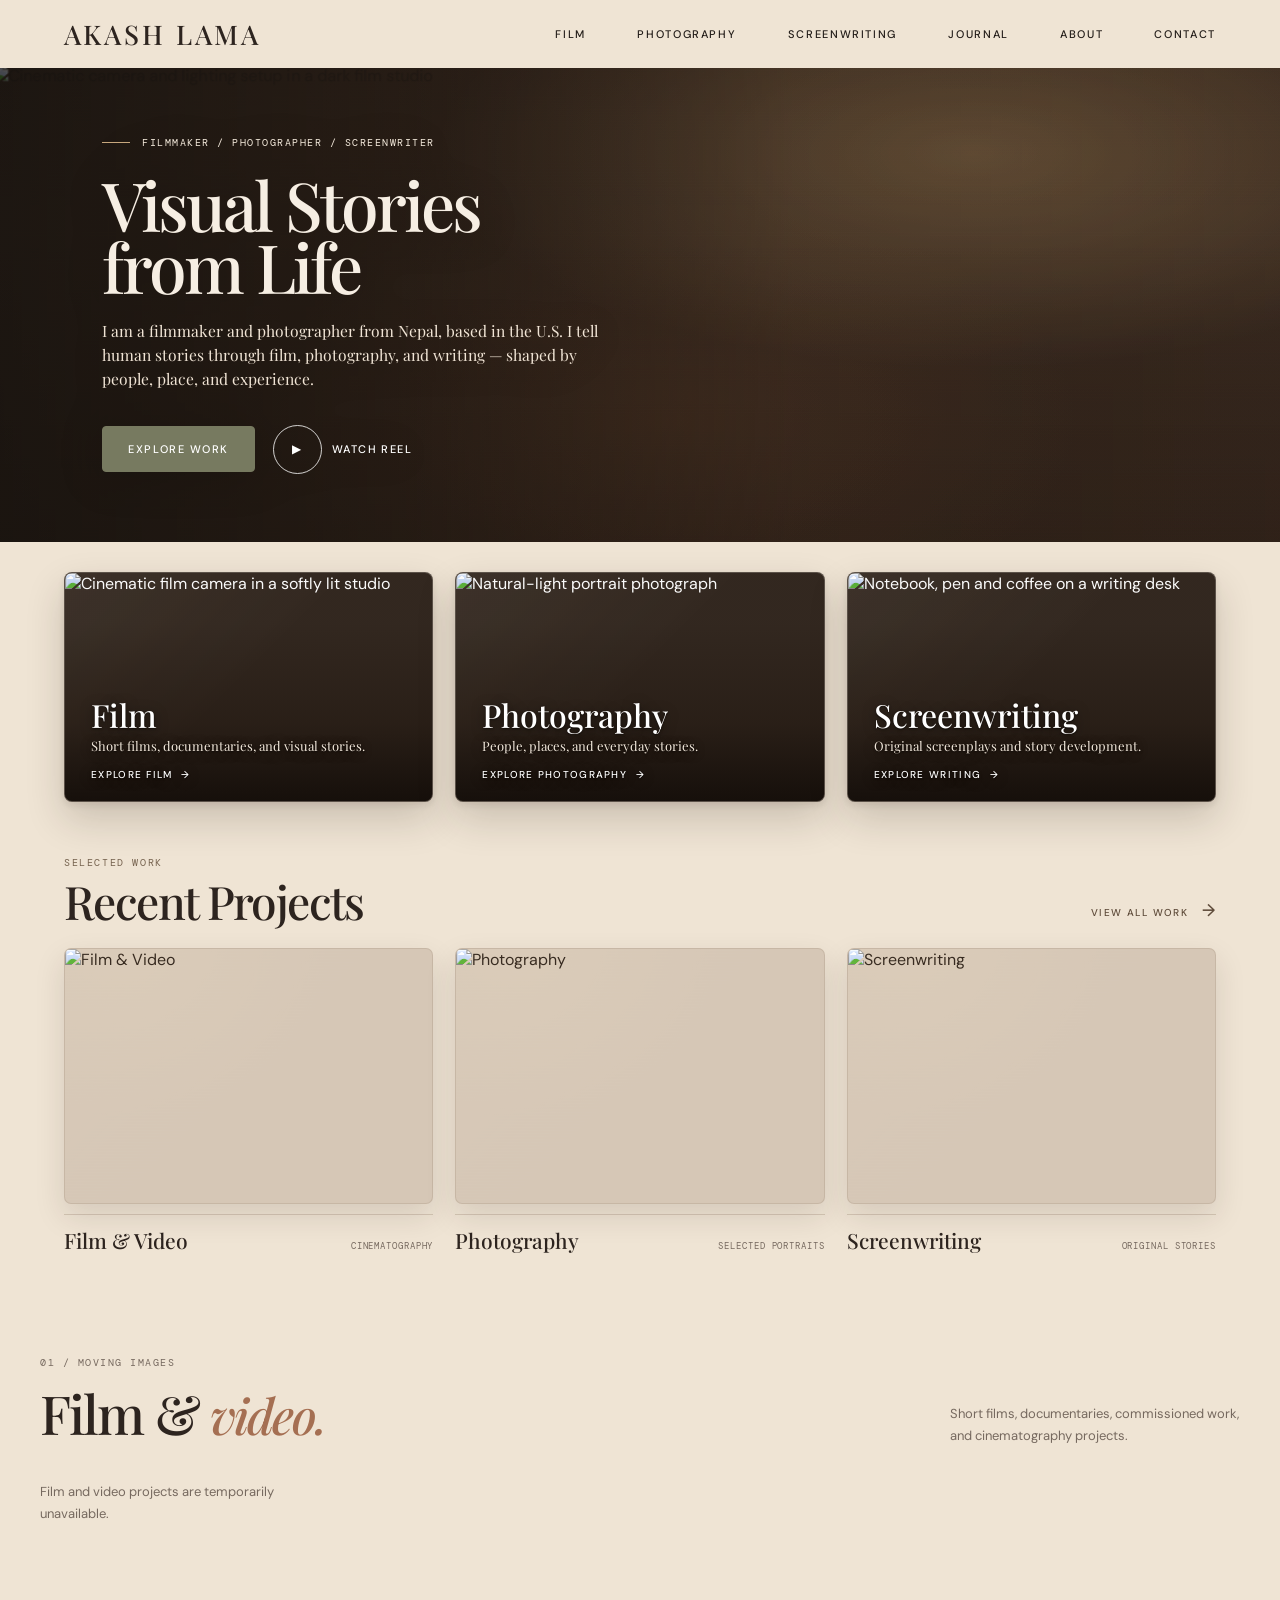
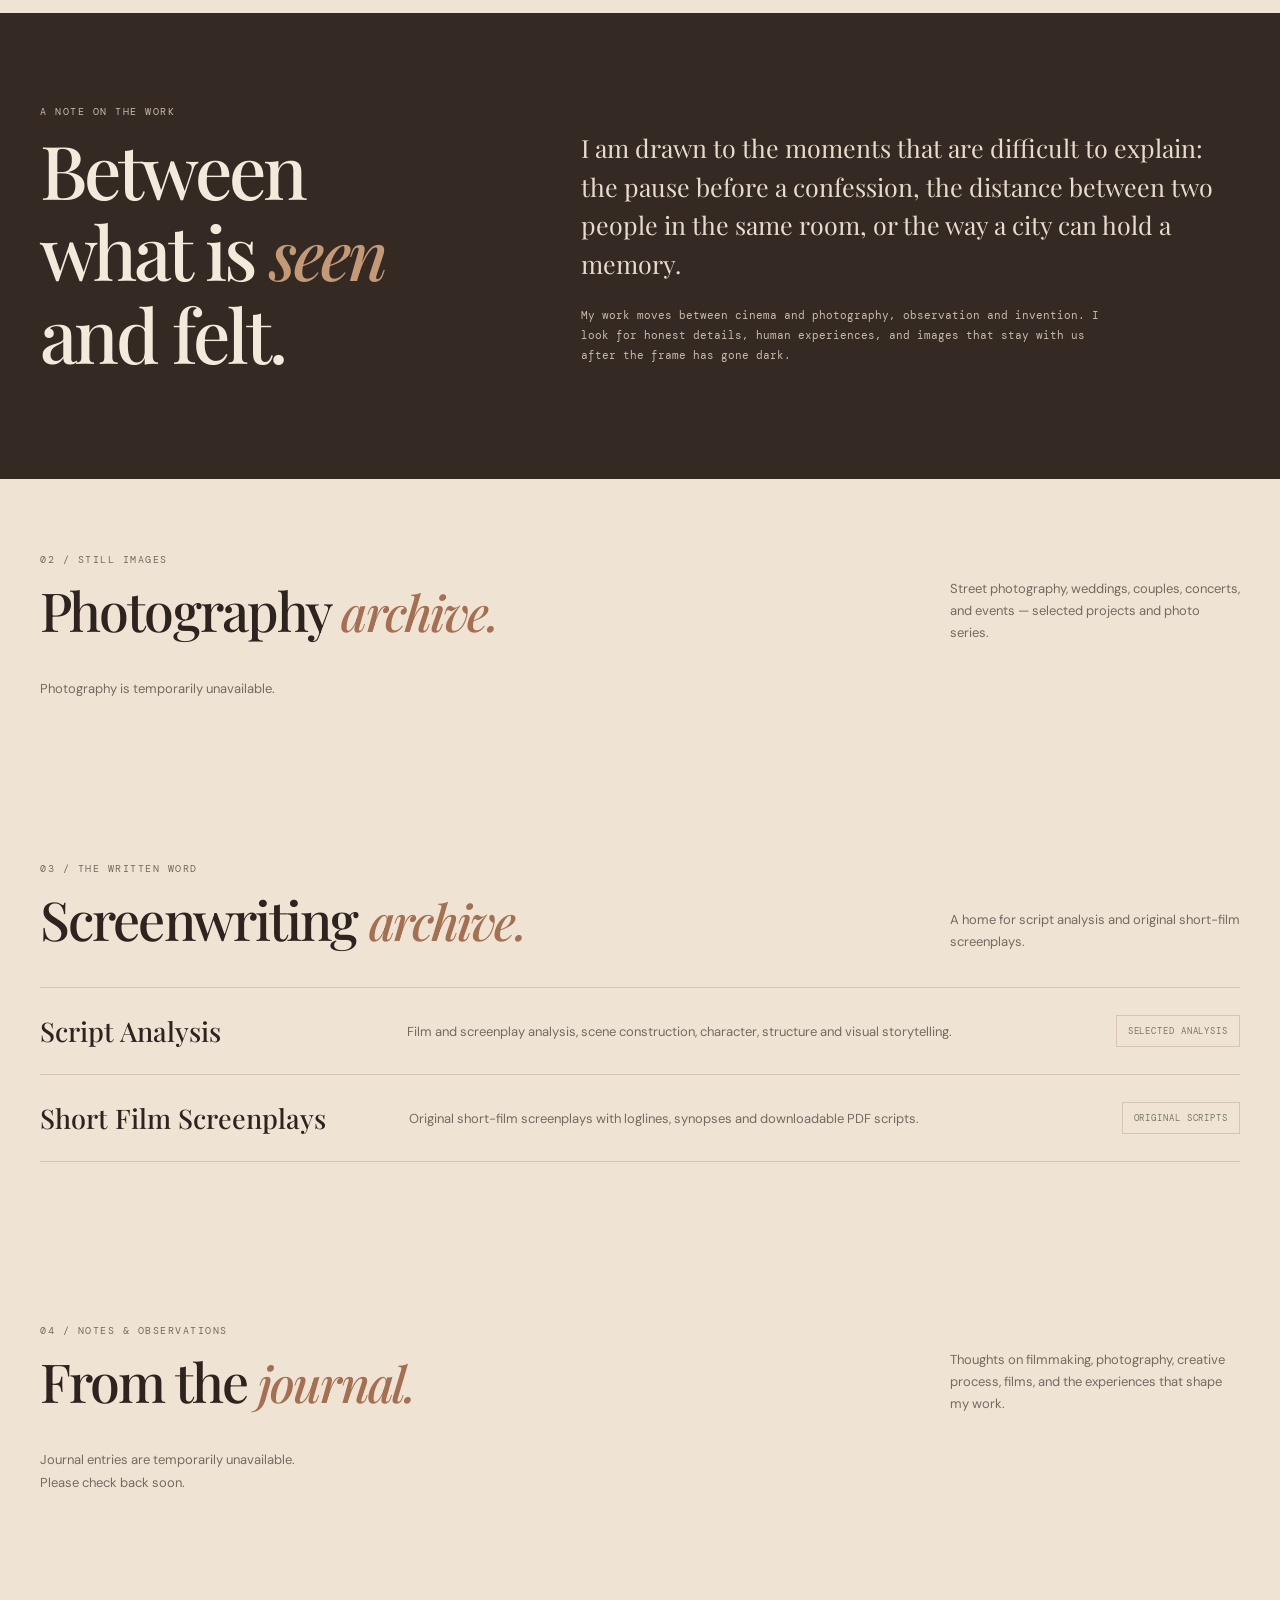
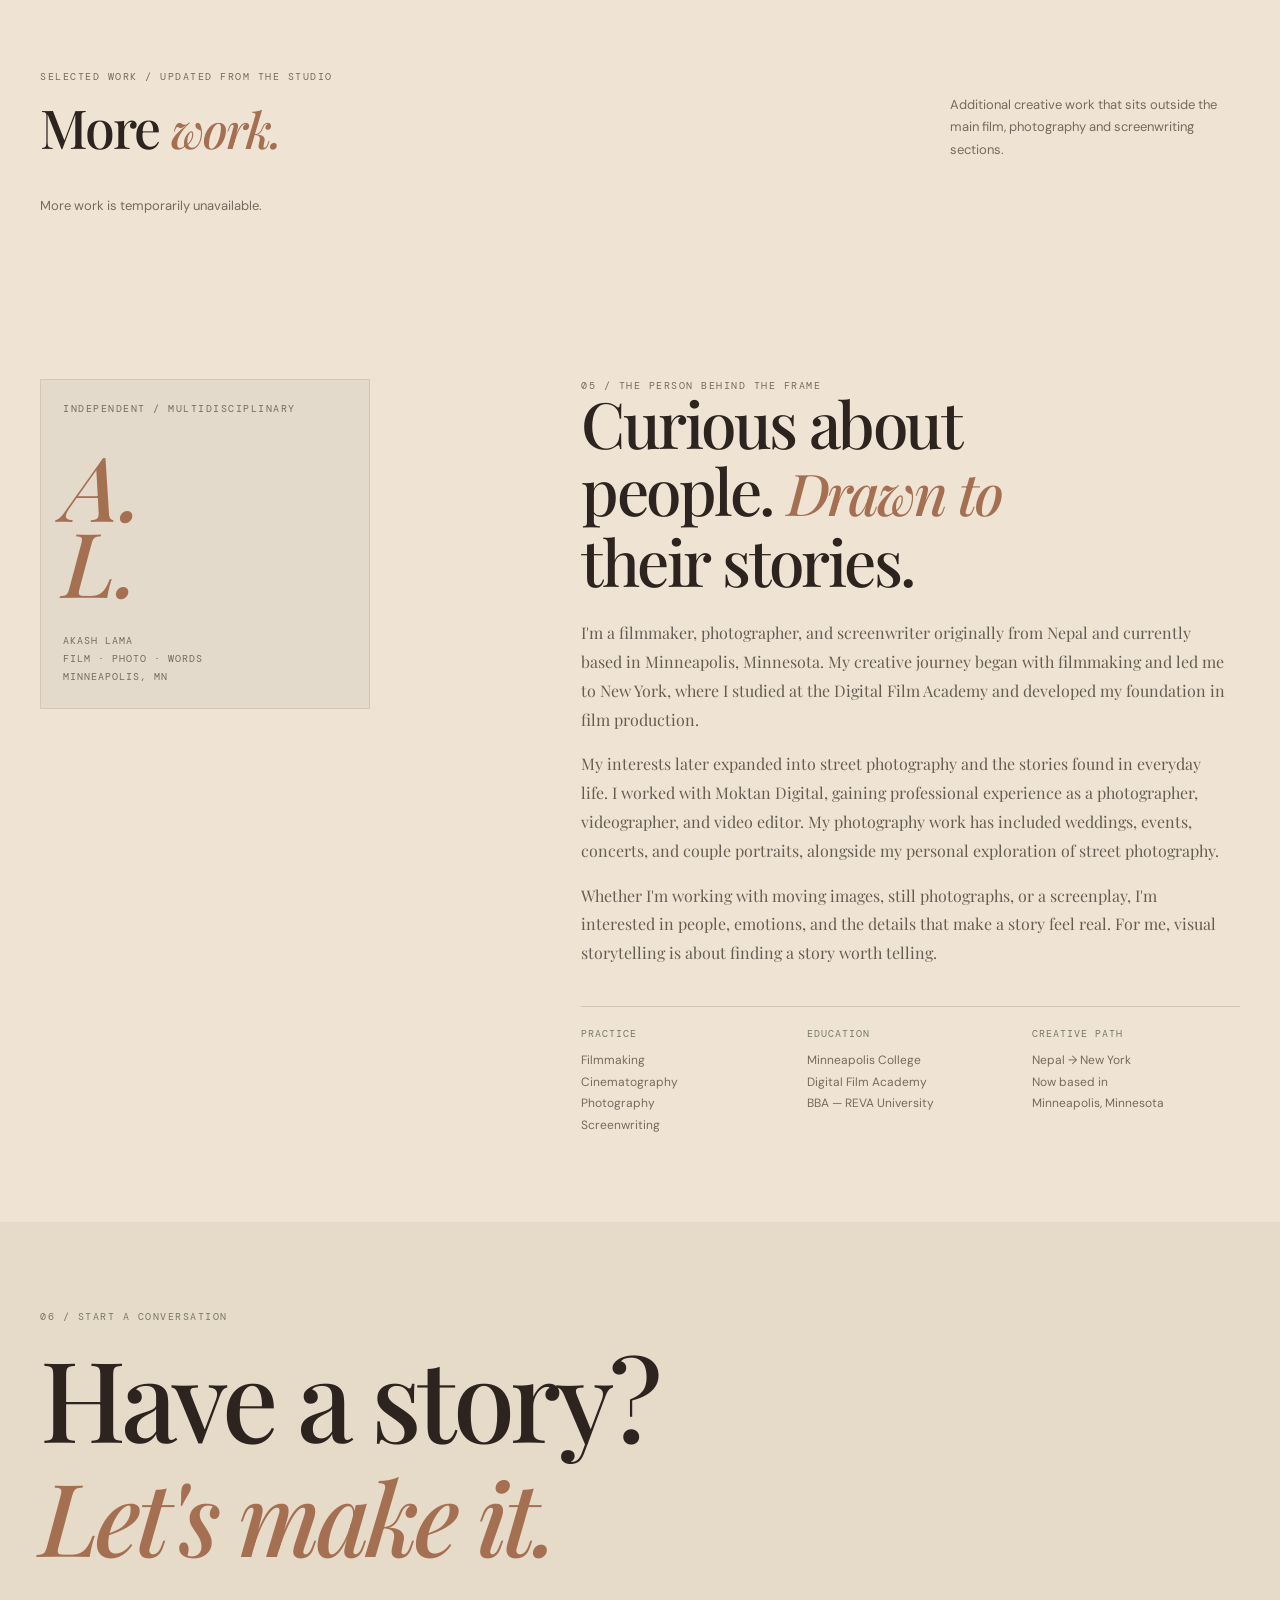
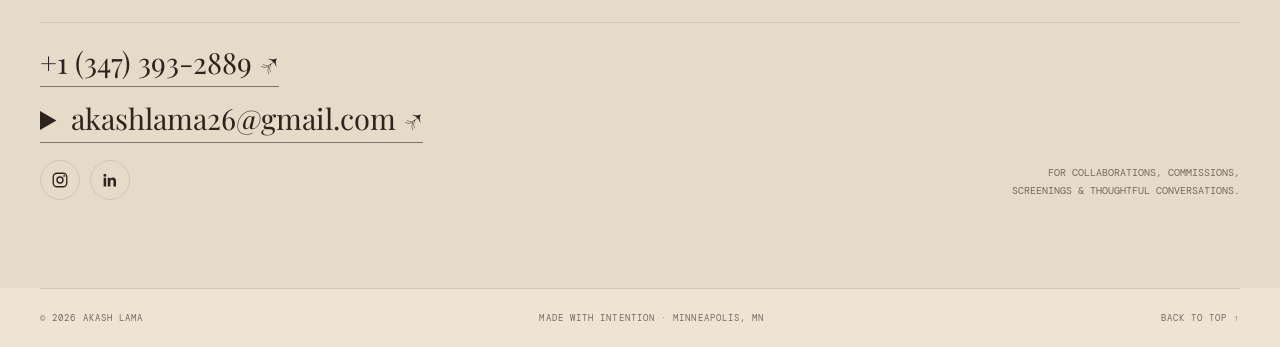
==== commit 860d1fbc: "Render uploaded video files in portfolio" ====
--- a/index.html
+++ b/index.html
@@ -3,380 +3,439 @@
 <head>
   <meta charset="UTF-8" />
   <meta name="viewport" content="width=device-width, initial-scale=1.0" />
-  <meta name="theme-color" content="#ebdfcf" />
-  <meta name="description" content="Akash Lama is a filmmaker, photographer and screenwriter from Nepal, based in Minneapolis, Minnesota. Explore film, photography, screenwriting and journal work." />
-  <meta property="og:title" content="Akash Lama — Visual Stories from Life" />
-  <meta property="og:description" content="A filmmaker and photographer from Nepal telling human stories through film, photography and writing." />
+  <meta name="theme-color" content="#eee7dc" />
+  <meta name="description" content="Akash Lama is a filmmaker, photographer and screenwriter based in Minneapolis, Minnesota. Explore film, photography, screenwriting and journal work." />
+  <meta property="og:title" content="Akash Lama — Filmmaker, Photographer & Screenwriter" />
+  <meta property="og:description" content="An independent filmmaker and photographer working across cinema, still images and the written word." />
   <meta property="og:type" content="website" />
-  <meta property="og:image" content="/assets/hero-dhaka-golden-hour.jpg" />
   <title>Akash Lama — Filmmaker, Photographer & Screenwriter</title>
   <link rel="preconnect" href="https://fonts.googleapis.com">
   <link rel="preconnect" href="https://fonts.gstatic.com" crossorigin>
-  <link href="https://fonts.googleapis.com/css2?family=EB+Garamond:ital,wght@0,400;0,500;1,400;1,500&family=Inter:wght@400;500;600&display=swap" rel="stylesheet">
-  <link rel="preload" as="image" href="/assets/hero-dhaka-golden-hour.jpg" media="(min-width: 801px)">
+  <link href="https://fonts.googleapis.com/css2?family=DM+Mono:wght@400;500&family=DM+Sans:wght@400;500;600;700&family=Playfair+Display:ital,wght@0,500;0,600;1,500;1,600&display=swap" rel="stylesheet">
   <style>
 :root{
-  --bg:#ebdfcf;          /* warm ivory / sandstone */
-  --bg-soft:#f3eadd;
-  --sand:#e2d3bf;
-  --ink:#231a14;         /* dark brown-black */
-  --ink-soft:#4a3b30;
-  --muted:#7a6a5c;
-  --line:#d3c2ac;
-  --olive:#5b6143;
-  --olive-dark:#4b5037;
-  --umber:#2c211a;
-  --gold:#c99a62;
-  --serif:"EB Garamond","Cormorant Garamond",Garamond,Georgia,serif;
-  --sans:"Inter","Helvetica Neue",Arial,sans-serif;
-  --shell:min(1372px,89.4%);
-  --radius:6px;
+  --bg:#eee8dc;--panel:#e3d8c8;--paper:#292a25;--muted:#716d63;
+  --line:#d0c5b5;--olive:#65715e;--clay:#ad7658;--ivory:#f7f3eb;
+  --sans:"DM Sans",Arial,sans-serif;--serif:"Playfair Display",Georgia,serif;
+  --mono:"DM Mono",monospace;
 }
 *{box-sizing:border-box}
-html{scroll-behavior:smooth;scroll-padding-top:20px}
-body{margin:0;background:var(--bg);color:var(--ink);font-family:var(--serif);font-size:18px;-webkit-font-smoothing:antialiased;text-rendering:optimizeLegibility}
-body:before{content:"";position:fixed;inset:0;pointer-events:none;z-index:200;opacity:.05;mix-blend-mode:multiply;background-image:url("data:image/svg+xml,%3Csvg viewBox='0 0 200 200' xmlns='http://www.w3.org/2000/svg'%3E%3Cfilter id='n'%3E%3CfeTurbulence type='fractalNoise' baseFrequency='.85' numOctaves='3' stitchTiles='stitch'/%3E%3C/filter%3E%3Crect width='100%25' height='100%25' filter='url(%23n)'/%3E%3C/svg%3E")}
+html{scroll-behavior:smooth;scroll-padding-top:24px}
+body{margin:0;background:var(--bg);color:var(--paper);font-family:var(--sans);-webkit-font-smoothing:antialiased}
 a{color:inherit;text-decoration:none}
 button{font:inherit;color:inherit}
-img{max-width:100%}
-.shell{width:var(--shell);margin-inline:auto}
-.kicker{font:500 12px/1 var(--sans);letter-spacing:.2em;text-transform:uppercase;color:var(--muted)}
-a:focus-visible,button:focus-visible,summary:focus-visible{outline:2px solid var(--olive);outline-offset:4px}
-
-/* ---------- Header ---------- */
-.topbar{height:67px;display:flex;align-items:center;justify-content:space-between;position:relative;z-index:20}
-.brand{font:400 31px/1 var(--serif);letter-spacing:.115em;color:var(--ink);white-space:nowrap}
-nav{display:flex;align-items:center;gap:clamp(24px,4.3vw,66px);margin-right:3.2%}
-nav a{font:500 12.5px/1 var(--sans);letter-spacing:.17em;text-transform:uppercase;color:var(--ink);position:relative;padding:6px 0}
-nav a:after{content:"";position:absolute;left:0;right:0;bottom:0;height:1px;background:currentColor;transform:scaleX(0);transform-origin:left;transition:transform .3s ease}
-nav a:hover:after{transform:scaleX(1)}
-.menu-toggle{display:none;border:0;background:none;padding:10px 0;font:500 11px var(--sans);letter-spacing:.18em;color:var(--ink);cursor:pointer}
-
-/* ---------- Hero ---------- */
-.hero{position:relative;height:clamp(440px,31vw,640px);overflow:hidden;background:#1a120c;isolation:isolate;display:flex;align-items:center}
-.hero-art{position:absolute;inset:0;z-index:-2}
-.hero-art img{width:100%;height:100%;display:block;object-fit:cover;object-position:62% 42%;filter:brightness(.9) contrast(1.06) saturate(1.04)}
-.hero:before{content:"";position:absolute;inset:0;z-index:-1;pointer-events:none;
+.shell{width:min(1380px,calc(100% - 80px));margin-inline:auto}
+.mono{font:10px var(--mono);letter-spacing:.15em;text-transform:uppercase;color:var(--muted)}
+.grain{display:none}
+.topbar{height:68px;display:flex;align-items:center;justify-content:space-between;border:0}
+.brand{font:500 27px var(--serif);letter-spacing:.09em;color:var(--paper)}
+.brand span{color:var(--olive)}
+nav{display:flex;align-items:center;gap:clamp(20px,3.2vw,52px)}
+nav a,.nav-contact{font:500 11px var(--sans);letter-spacing:.15em;text-transform:uppercase;color:var(--paper);transition:color .2s}
+nav a:hover{color:var(--clay)}
+.nav-contact{padding:13px 20px;background:#211c18;color:var(--ivory);border-radius:3px}
+.nav-contact:hover{background:var(--olive);color:#fff}
+.menu-toggle{display:none;border:0;background:none;color:var(--paper);font:11px var(--mono);letter-spacing:.12em}
+a:focus-visible,button:focus-visible{outline:2px solid var(--olive);outline-offset:4px}
+.hero{position:relative;width:100%;height:auto;min-height:0;padding:72px 0 64px;display:flex;align-items:center;overflow:visible;background:transparent}
+.hero-art{position:absolute;inset:0;width:100%;height:100%;background:#332b25}
+.hero-art img{display:block;width:100%;height:100%;object-fit:cover;object-position:center 39%;filter:none!important;opacity:1!important}
+.hero:after{display:none}
+.hero-copy.shell{position:relative;z-index:1;width:min(1380px,calc(100% - 80px));margin-inline:auto;padding:0}
+.eyebrow{display:flex;align-items:center;gap:12px;margin:0 0 22px;color:var(--muted)}
+.eyebrow:before{content:"";display:inline-block;width:28px;height:1px;background:#b7a17d}
+h1{font:500 clamp(48px,5.1vw,76px)/.98 var(--serif);letter-spacing:-.035em;color:var(--paper);margin:0 0 18px}
+h1 .italic{display:block;margin-left:0;color:#c6a17d;font-family:var(--serif);font-style:italic}
+.hero-sub{max-width:590px;color:var(--muted);font:400 clamp(16px,1.35vw,19px)/1.6 var(--serif);margin:0}
+.hero-actions{display:flex;align-items:center;gap:20px;margin-top:31px}
+.hero-primary{display:inline-flex;align-items:center;justify-content:center;padding:15px 23px;background:var(--olive);color:#fff;border-radius:3px;font:500 11px var(--sans);letter-spacing:.14em;text-transform:uppercase;transition:background .2s}
+.hero-primary:hover{background:#5e6049}
+.hero-watch{display:flex;align-items:center;gap:10px;color:var(--paper);font:500 11px var(--sans);letter-spacing:.13em;text-transform:uppercase}
+.hero-watch span{width:34px;height:34px;border:1px solid var(--line);border-radius:50%;display:grid;place-items:center;font-size:10px}
+.vertical-note{display:none}
+.home-feature-grid{display:grid;grid-template-columns:repeat(3,minmax(0,1fr));gap:20px;padding:30px 0 12px}
+.home-feature{height:clamp(215px,20vw,275px);position:relative;display:block;overflow:hidden;border-radius:7px;background:#332b25;color:#fff}
+.home-feature img{display:block;width:100%;height:100%;object-fit:cover;filter:none!important;transition:transform .55s ease}
+.home-feature:hover img{transform:scale(1.035)}
+.home-feature:after{content:"";position:absolute;inset:0;background:linear-gradient(0deg,rgba(27,22,18,.82),rgba(27,22,18,.02) 76%)}
+.feature-copy{position:absolute;z-index:1;left:25px;right:20px;bottom:21px;display:flex;flex-direction:column;align-items:flex-start}
+.feature-copy strong{font:500 clamp(27px,2.5vw,36px)/1.08 var(--serif);color:#fff}
+.feature-copy small{font:13px/1.45 var(--serif);color:#f4eadc;margin-top:6px}
+.feature-copy b{font:500 10px var(--sans);letter-spacing:.13em;text-transform:uppercase;margin-top:16px;color:#fff}
+.ticker,.ticker-track{display:none!important;animation:none!important}
+section{padding:88px 0;scroll-margin-top:22px}
+.section-head{display:flex;justify-content:space-between;align-items:end;gap:30px;margin-bottom:34px}
+.section-head h2{font:500 clamp(38px,4.2vw,58px)/1.05 var(--serif);letter-spacing:-.035em;color:var(--paper);margin:12px 0 0}
+.section-head h2 em{font:italic 500 .92em var(--serif);color:var(--clay)}
+.section-note{max-width:290px;font:13px/1.7 var(--sans);color:var(--muted);margin:0}
+.filters{display:flex;gap:8px;flex-wrap:wrap;margin-bottom:24px}
+.filter{cursor:pointer;border:1px solid var(--line);background:#f6f1e8;color:var(--paper);border-radius:2px;padding:10px 14px;font:10px var(--mono);letter-spacing:.1em;text-transform:uppercase}
+.filter.active,.filter:hover{background:var(--olive);border-color:var(--olive);color:#fff}
+.catalogue-grid{display:grid;grid-template-columns:repeat(2,minmax(0,1fr));gap:34px 20px}
+.catalogue-card{min-width:0;background:transparent;border:0}
+.catalogue-image{width:100%;height:clamp(230px,29vw,390px);overflow:hidden;background:#d9cebd}
+.catalogue-image img{width:100%;height:100%;object-fit:cover;display:block;filter:none!important;transition:transform .6s}
+.catalogue-card:hover .catalogue-image img{transform:scale(1.025)}
+.catalogue-placeholder{min-height:clamp(230px,29vw,390px);background:linear-gradient(145deg,#e1d5c4,#cfc0ac);border:1px solid var(--line);padding:20px;display:flex;flex-direction:column;justify-content:space-between;position:relative;overflow:hidden}
+.catalogue-placeholder:before,.catalogue-placeholder:after{content:"";position:absolute;border:1px solid rgba(75,62,47,.15);border-radius:50%;aspect-ratio:1}
+.catalogue-placeholder:before{width:65%;right:-15%;top:-25%}
+.catalogue-placeholder:after{width:42%;left:-12%;bottom:-28%}
+.catalogue-plus{font:90px/1 var(--serif);color:rgba(70,55,39,.25);align-self:center;z-index:1}
+.catalogue-label{font:10px var(--mono);letter-spacing:.12em;text-transform:uppercase;color:#51483d;z-index:1}
+.catalogue-meta,.work-info{display:flex;justify-content:space-between;align-items:baseline;gap:14px;border-top:1px solid var(--line);padding-top:12px;margin-top:12px}
+.catalogue-meta h3,.work-info h3{font:500 24px var(--serif);color:var(--paper);margin:0}
+.catalogue-meta span,.work-info p{font:10px var(--mono);letter-spacing:.08em;color:var(--muted)}
+.catalogue-card>p{color:var(--muted);font-size:13px;line-height:1.7}
+.photo-collection-group{margin-top:36px;grid-column:1/-1;width:100%;min-width:0}
+.photo-collection-heading{font:500 31px var(--serif);color:var(--paper);margin:0 0 18px}
+.photo-album-grid{display:grid;width:100%;grid-template-columns:repeat(3,minmax(0,1fr));gap:18px}
+.photo-album{display:block;width:100%;padding:0;text-align:left;background:transparent;border:0;color:inherit;cursor:pointer}
+.photo-album-cover{height:auto;aspect-ratio:3/2;overflow:hidden;background:#d9cebd;border:1px solid var(--line)}.photo-album[data-layout="portrait"] .photo-album-cover{aspect-ratio:2/3}.photo-album[data-layout="square"] .photo-album-cover{aspect-ratio:1}.photo-album[data-layout="original"] .photo-album-cover{aspect-ratio:auto;min-height:180px}.photo-album[data-layout="original"] .photo-album-cover img{object-fit:contain;background:#d9cebd}
+.photo-album-cover img{width:100%;height:100%;display:block;object-fit:cover;transition:transform .5s}
+.photo-album:hover .photo-album-cover img{transform:scale(1.03)}
+.photo-album-meta{display:flex;justify-content:space-between;align-items:baseline;gap:10px;border-top:1px solid var(--line);padding-top:11px;margin-top:10px}
+.photo-album-meta h3{font:500 22px var(--serif);margin:0}
+.photo-album-meta span,.photo-album-note{font:10px var(--mono);color:var(--muted)}
+.photo-album-note{font:12px/1.65 var(--sans);margin-top:7px}
+.writing{border-top:1px solid var(--line)}
+.writing-row{display:grid;grid-template-columns:1fr 2fr auto;align-items:center;gap:25px;padding:25px 0;border-bottom:1px solid var(--line)}
+.writing-row h3{font:500 27px var(--serif);color:var(--paper);margin:0}
+.writing-row p{font:13px/1.65 var(--sans);color:var(--muted);margin:0;max-width:580px}
+.writing-row .status{font:9px var(--mono);letter-spacing:.1em;text-transform:uppercase;color:var(--olive);border:1px solid var(--line);padding:9px 11px;white-space:nowrap}
+.blog-grid{display:grid;grid-template-columns:repeat(3,minmax(0,1fr));gap:16px}
+.blog-card,.journal-card{background:#f6f1e8;border:1px solid var(--line);border-radius:3px;min-height:240px;padding:22px}
+.blog-number{font:9px var(--mono);letter-spacing:.12em;color:var(--muted)}
+.blog-symbol{font:40px var(--serif);color:var(--clay);margin:24px 0 10px}
+.blog-card h3{font:500 24px var(--serif);color:var(--paper);margin:0 0 10px}
+.blog-card p{font:13px/1.7 var(--sans);color:var(--muted)}
+.blog-card>span{font:9px var(--mono);letter-spacing:.1em;text-transform:uppercase;color:var(--olive)}
+.manifesto{background:#292f29;color:var(--ivory);padding:92px 0}
+.manifesto .mono{color:#c8bba9}
+.manifesto-inner{display:grid;grid-template-columns:1fr 1.5fr;gap:8vw}
+.manifesto h2{font:500 clamp(44px,5.8vw,78px)/.98 var(--serif);letter-spacing:-.04em;margin:16px 0;color:var(--ivory)}
+.manifesto h2 em{font:italic 500 .92em var(--serif);color:#c49a76}
+.manifesto-copy{font:clamp(18px,2vw,25px)/1.55 var(--serif);color:#e7dbcc;padding-top:24px;max-width:720px}
+.manifesto-copy p{margin:0 0 22px}
+.manifesto-copy .small{font:11px/1.8 var(--mono);color:#c8bba9;max-width:540px}
+.about{display:grid;grid-template-columns:.8fr 1.2fr;gap:8vw;align-items:start}
+.about-stamp{border:1px solid var(--line);aspect-ratio:1;max-width:330px;padding:22px;display:flex;flex-direction:column;justify-content:space-between;background:#e4dacb}
+.about-stamp .big{font:italic 500 clamp(56px,7vw,92px)/.85 var(--serif);color:var(--clay)}
+.about-stamp .bottom{font:10px/1.8 var(--mono);color:var(--muted);letter-spacing:.1em}
+.about-copy h2{font:500 clamp(40px,5vw,66px)/.98 var(--serif);letter-spacing:-.04em;color:var(--paper);margin:0 0 26px}
+.about-copy h2 em{font:italic 500 .9em var(--serif);color:var(--clay)}
+.about-copy p{font:16px/1.8 var(--serif);color:#655d53;max-width:650px}
+.credits{display:grid;grid-template-columns:repeat(3,1fr);gap:18px;margin-top:38px;padding-top:20px;border-top:1px solid var(--line)}
+.credits strong{display:block;font:10px var(--mono);letter-spacing:.1em;text-transform:uppercase;color:var(--olive);margin-bottom:8px}
+.credits span{font:12px/1.55 var(--sans);color:var(--muted)}
+.contact{background:#e3d8c8;color:var(--paper);padding:88px 0}
+.contact .mono{color:var(--olive)}
+.contact h2{font:500 clamp(55px,9vw,112px)/.9 var(--serif);letter-spacing:-.04em;color:var(--paper);margin:24px 0 40px}
+.contact h2 em{font:italic 500 .9em var(--serif);color:var(--clay)}
+.contact-bottom{display:flex;justify-content:space-between;align-items:end;gap:25px;border-top:1px solid var(--line);padding-top:20px}
+.contact-details{display:flex;flex-direction:column;align-items:flex-start;gap:12px}
+.email-link{font:clamp(18px,2.7vw,29px) var(--serif);border-bottom:1px solid var(--olive);padding-bottom:5px}
+.contact-small{font:10px/1.8 var(--mono);color:var(--muted);text-align:right;text-transform:uppercase}
+.social-links{display:flex;gap:10px;margin-top:5px}
+.social-links a.social-icon{width:40px;height:40px;border:1px solid var(--line);border-radius:50%;display:grid;place-items:center}
+.social-icon svg{width:18px;height:18px}
+footer{display:flex;justify-content:space-between;gap:20px;padding:23px 0;color:var(--muted);font:9px var(--mono);letter-spacing:.12em;text-transform:uppercase;border-top:1px solid var(--line)}
+.modal{position:fixed;inset:0;z-index:30;background:rgba(39,31,24,.82);display:none;align-items:center;justify-content:center;padding:24px}
+.modal.open{display:flex}
+.modal-box{position:relative;width:min(760px,100%);padding:30px;background:#f6f1e8;color:var(--paper);border:1px solid var(--line)}
+.modal-close{position:absolute;top:14px;right:18px;background:none;border:0;font-size:22px;cursor:pointer}
+.modal-box h3{font:500 36px var(--serif);margin:8px 0 14px}
+.modal-box p{color:var(--muted);line-height:1.7}
+.modal-box .note{font:10px var(--mono);color:var(--olive);letter-spacing:.1em;text-transform:uppercase}
+.gallery-modal{position:fixed;inset:0;z-index:100;display:none;overflow:auto;padding:5vh 5vw;background:rgba(38,31,25,.97);color:var(--ivory)}
+.gallery-modal.open{display:block}
+.gallery-modal-inner{max-width:1200px;margin:auto}
+.gallery-modal-head{display:flex;justify-content:space-between;gap:20px;align-items:flex-start;margin-bottom:24px}
+.gallery-modal-head h2{font:italic 500 clamp(30px,5vw,54px) var(--serif);margin:8px 0}
+.gallery-close{background:transparent;border:1px solid rgba(246,241,232,.4);padding:10px 15px;color:var(--ivory);cursor:pointer}
+.gallery-images{display:grid;grid-template-columns:repeat(2,minmax(0,1fr));gap:14px}
+.gallery-images img{width:100%;height:auto;max-height:78vh;object-fit:contain;background:#211c17}
+.gallery-modal-desc{color:#d3c5b4;font-size:13px;line-height:1.7;margin:0 0 22px}
+.email-menu{background:#f6f1e8;border:1px solid var(--line);box-shadow:0 12px 28px rgba(43,36,30,.12)}
+.email-menu a,.email-menu button{color:var(--paper);display:block;padding:10px 12px}
+.email-menu a:hover,.email-menu button:hover{background:var(--panel)}
+@media(max-width:800px){
+  .shell{width:calc(100% - 36px)}
+  .topbar{height:68px;width:calc(100% - 36px)}
+  .brand{font-size:22px}
+  nav{display:none;position:absolute;top:68px;left:0;right:0;z-index:10;flex-direction:column;align-items:flex-start;gap:18px;padding:22px 20px;background:var(--bg);border-bottom:1px solid var(--line)}
+  nav.open{display:flex}
+  .menu-toggle{display:block}
+  .nav-contact{display:none}
+  .hero{height:auto;min-height:0;align-items:flex-start;padding:54px 0 48px;background:transparent}
+  .hero-copy.shell{width:calc(100% - 36px);padding:0}
+  h1{font-size:clamp(45px,11vw,65px)}
+  .hero-sub{font-size:16px}
+  .home-feature-grid{width:calc(100% - 36px);grid-template-columns:1fr;gap:13px;padding-top:20px}
+  .home-feature{height:235px}
+  .feature-copy strong{font-size:32px}
+  section{padding:66px 0}
+  .section-head{display:block}
+  .section-note{margin-top:12px}
+  .catalogue-grid{grid-template-columns:1fr}
+  .photo-album-grid{grid-template-columns:repeat(2,minmax(0,1fr))}
+  .blog-grid{grid-template-columns:repeat(2,minmax(0,1fr))}
+  .manifesto{padding:68px 0}
+  .manifesto-inner,.about{grid-template-columns:1fr;gap:28px}
+  .manifesto-copy{padding-top:0}
+  .writing-row{grid-template-columns:1fr;gap:8px}
+  .writing-row p{grid-column:auto;grid-row:auto}
+  .credits{grid-template-columns:repeat(2,minmax(0,1fr))}
+  .contact-bottom{display:block}
+  .contact-small{text-align:left;margin-top:22px}
+  footer{flex-direction:column}
+}
+@media(max-width:520px){
+  .hero{min-height:540px}
+  .hero-actions{flex-wrap:wrap;gap:14px}
+  .photo-album-grid,.blog-grid,.gallery-images{grid-template-columns:1fr}
+  .photo-album-cover{height:245px}
+  .credits{grid-template-columns:1fr 1fr}
+}
+@media(prefers-reduced-motion:reduce){html{scroll-behavior:auto}*,*::before,*::after{transition:none!important;animation:none!important}}
+  
+/* === Reference-matched cinematic homepage === */
+:root{
+  --bg:#efe4d4;--panel:#e7d9c8;--paper:#2d241f;--muted:#76695f;
+  --line:#d4c5b4;--olive:#777a60;--clay:#a56f52;--ivory:#f7f0e5;
+}
+body{background:var(--bg);color:var(--paper)}
+.topbar{width:min(1380px,90%);height:68px;margin:0 auto;border:0}
+.brand{font:500 27px var(--serif);letter-spacing:.11em;color:var(--paper)}
+.brand span{color:var(--olive)}
+nav{gap:clamp(22px,4vw,62px)}
+nav a{font:500 11px var(--sans);letter-spacing:.15em;color:#221c18}
+nav a:hover{color:var(--clay)}
+.nav-contact{display:none}
+.menu-toggle{color:var(--paper)}
+.hero{
+  width:100%;min-height:474px;height:474px;padding:0;
+  display:flex;align-items:center;overflow:hidden;
+  background:#38291f;position:relative;
+}
+.hero-art{position:absolute;inset:0;width:100%;height:100%;z-index:0;background:#38291f}
+.hero-art img{width:100%;height:100%;display:block;object-fit:cover;object-position:center 45%;filter:none!important;opacity:1!important}
+.hero:after{
+  content:"";display:block;position:absolute;inset:0;z-index:1;
+  background:linear-gradient(90deg,rgba(18,15,12,.72) 0%,rgba(24,18,13,.54) 31%,rgba(29,20,13,.12) 62%,rgba(21,15,10,.06) 100%);
+  pointer-events:none;
+}
+.hero-copy.shell{position:relative;z-index:2;width:min(1290px,84%);margin:0 auto;padding:0}
+.hero .eyebrow{color:#f5ebdd;margin-bottom:25px}
+.hero .eyebrow:before{background:#c7a77d;width:28px}
+.hero h1{font:500 clamp(55px,5.3vw,82px)/.91 var(--serif);letter-spacing:-.045em;color:#f6eee3;margin:0 0 21px}
+.hero h1 .italic{color:#f0dfc8;margin-left:0}
+.hero-sub{max-width:520px;color:#f0e4d5;font:400 clamp(15px,1.22vw,18px)/1.55 var(--serif)}
+.hero-actions{gap:18px;margin-top:33px}
+.hero-primary{background:var(--olive);border:1px solid var(--olive);border-radius:4px;padding:15px 25px;color:#fff;font:500 11px var(--sans);letter-spacing:.14em}
+.hero-primary:hover{background:#62664e}
+.hero-watch{color:#fff;gap:10px}
+.hero-watch span{width:49px;height:49px;border:1px solid rgba(255,255,255,.8);font-size:12px}
+.home-feature-grid{
+  width:min(1380px,90%);margin:0 auto;grid-template-columns:repeat(3,minmax(0,1fr));
+  gap:22px;padding:30px 0 8px;
+}
+.home-feature{height:clamp(220px,18vw,265px);border-radius:8px;background:#332820}
+.home-feature img{object-fit:cover;filter:none!important;opacity:1}
+.home-feature:after{background:linear-gradient(0deg,rgba(24,18,13,.88),rgba(24,18,13,.04) 78%)}
+.feature-copy{left:26px;right:24px;bottom:20px}
+.feature-copy strong{font:500 clamp(27px,2.5vw,35px)/1.08 var(--serif);color:#fff}
+.feature-copy small{font:13px/1.4 var(--serif);color:#f1e7da;margin-top:5px}
+.feature-copy b{font:500 10px var(--sans);letter-spacing:.13em;color:#fff;margin-top:13px}
+section{scroll-margin-top:22px}
+.recent-projects{width:min(1380px,90%);margin:0 auto;padding:46px 0 28px}
+.recent-projects-head{display:flex;justify-content:space-between;align-items:end;gap:24px;margin-bottom:22px}
+.recent-projects-kicker{font:10px var(--mono);letter-spacing:.16em;text-transform:uppercase;color:#76634f;margin:0 0 8px}
+.recent-projects-head h2{font:500 clamp(36px,3.6vw,48px)/1.05 var(--serif);letter-spacing:-.035em;color:var(--paper);margin:0}
+.recent-projects-all{font:500 10px var(--sans);letter-spacing:.14em;text-transform:uppercase;color:#5f4c3b;padding-bottom:5px;white-space:nowrap}
+.recent-projects-all span{font-size:17px;margin-left:9px}
+.recent-projects-grid{display:grid;grid-template-columns:repeat(3,minmax(0,1fr));gap:22px}
+.recent-project-card{display:block;min-width:0;color:var(--paper)}
+.recent-project-image{height:clamp(175px,20vw,260px);overflow:hidden;border-radius:7px;background:#d6c7b6}
+.recent-project-image img{display:block;width:100%;height:100%;object-fit:cover;transition:transform .55s ease}
+.recent-project-card:hover .recent-project-image img{transform:scale(1.035)}
+.recent-project-meta{display:flex;justify-content:space-between;align-items:baseline;gap:12px;border-top:1px solid var(--line);padding-top:11px;margin-top:10px}
+.recent-project-meta strong{font:500 21px var(--serif)}
+.recent-project-meta span{font:9px var(--mono);letter-spacing:.1em;text-transform:uppercase;color:var(--muted)}
+#film,#photography,#writing,#blog,#about{padding-top:74px}
+.manifesto{background:#342a23;color:#f4eadc}
+.manifesto .mono{color:#c8bba9}
+.manifesto h2{color:#f4eadc}
+.contact{background:#e6dac9;color:var(--paper)}
+@media(max-width:800px){
+  .topbar{width:calc(100% - 36px)}
+  .brand{font-size:22px}
+  .hero{height:auto;min-height:560px;padding:58px 0}
+  .hero-copy.shell{width:calc(100% - 44px)}
+  .hero-art img{object-position:60% center}
+  .hero:after{background:linear-gradient(90deg,rgba(18,15,12,.84),rgba(24,18,13,.58) 60%,rgba(24,18,13,.24))}
+  .hero h1{font-size:clamp(48px,10vw,68px)}
+  .home-feature-grid{width:calc(100% - 36px);grid-template-columns:1fr;gap:14px;padding-top:20px}
+  .home-feature{height:245px}
+  .recent-projects{width:calc(100% - 36px);padding:42px 0 18px}
+  .recent-projects-grid{grid-template-columns:1fr;gap:22px}
+  .recent-project-image{height:250px}
+  .recent-projects-head h2{font-size:36px}
+}
+@media(max-width:520px){
+  .hero{min-height:540px}
+  .hero-actions{gap:12px}
+  .hero-watch span{width:40px;height:40px}
+  .feature-copy{left:20px;bottom:18px}
+  .recent-projects-head{align-items:start;flex-direction:column;gap:10px}
+}
+
+  
+/* === Cinematic light, texture and depth treatment === */
+.hero{isolation:isolate;background:#241a13}
+.hero-art{isolation:isolate}
+.hero-art img{
+  filter:brightness(.98) contrast(1.04) saturate(1.02)!important;
+  transform:scale(1.012);
+  will-change:transform;
+}
+.hero-art:before{
+  content:"";position:absolute;inset:0;z-index:1;pointer-events:none;
   background:
-    linear-gradient(90deg,rgba(20,13,8,.80) 0%,rgba(22,14,9,.62) 26%,rgba(24,15,9,.28) 46%,rgba(20,12,7,0) 62%),
-    linear-gradient(270deg,rgba(16,10,6,.62) 0%,rgba(16,10,6,.18) 14%,rgba(16,10,6,0) 26%),
-    linear-gradient(0deg,rgba(18,11,6,.35),rgba(18,11,6,0) 30%),
-    radial-gradient(ellipse at 72% 30%,rgba(255,190,110,.10),transparent 55%)}
-.hero-copy{position:relative;width:var(--shell);margin-inline:auto;padding-left:clamp(0px,2.75vw,44px);color:#f3e9dc}
-.hero .kicker{color:#f1e6d8;letter-spacing:.21em;margin:0 0 clamp(18px,1.9vw,30px)}
-.hero .kicker i{font-style:normal;padding:0 .7em;opacity:.85}
-.hero h1{font:400 clamp(46px,4.65vw,88px)/1 var(--serif);letter-spacing:-.012em;color:#f6ede1;margin:0 0 clamp(16px,1.6vw,26px);text-shadow:0 2px 24px rgba(0,0,0,.25)}
-.hero-sub{max-width:25.5em;font:400 clamp(16px,1.24vw,21px)/1.42 var(--serif);color:#eee2d2;margin:0}
-.hero-actions{display:flex;flex-wrap:wrap;gap:20px;margin-top:clamp(24px,2.5vw,40px)}
-.btn{display:inline-flex;align-items:center;justify-content:center;gap:12px;height:50px;padding:0 28px;border-radius:3px;font:500 13px/1 var(--sans);letter-spacing:.15em;text-transform:uppercase;transition:background .25s,color .25s,border-color .25s;cursor:pointer}
-.btn-olive{background:var(--olive);color:#f6efe4;border:1px solid var(--olive);min-width:187px}
-.btn-olive:hover{background:var(--olive-dark);border-color:var(--olive-dark)}
-.btn-ghost{background:transparent;color:#fff;border:1px solid rgba(255,255,255,.85);min-width:195px}
-.btn-ghost:hover{background:rgba(255,255,255,.1)}
-.btn-ghost svg{width:12px;height:13px}
-.btn-dark{background:var(--ink);color:var(--bg-soft);border:1px solid var(--ink)}
-.btn-dark:hover{background:var(--olive);border-color:var(--olive)}
-.btn-line{background:transparent;color:var(--ink);border:1px solid var(--ink-soft)}
-.btn-line:hover{background:var(--ink);color:var(--bg-soft)}
-
-/* ---------- Photographic cards ---------- */
-.photo-card{position:relative;display:block;overflow:hidden;border-radius:var(--radius);background:var(--umber);color:#fff;isolation:isolate;box-shadow:0 1px 2px rgba(35,26,20,.12),0 14px 34px -18px rgba(35,26,20,.55)}
-.photo-card img{position:absolute;inset:0;width:100%;height:100%;object-fit:cover;display:block;z-index:-2;transition:transform 1.1s cubic-bezier(.2,.65,.2,1),filter .6s}
-.photo-card:hover img{transform:scale(1.035)}
-.photo-card:after{content:"";position:absolute;inset:0;z-index:-1;background:linear-gradient(0deg,rgba(16,10,6,.86) 0%,rgba(18,11,7,.52) 28%,rgba(18,11,7,0) 58%)}
-.card-copy{position:absolute;left:clamp(20px,2.1vw,32px);right:clamp(20px,1.8vw,28px);bottom:clamp(18px,1.9vw,28px);display:grid;grid-template-columns:1fr auto;align-items:end;column-gap:16px}
-.card-copy strong{grid-column:1/-1;font:400 clamp(28px,2.35vw,40px)/1.05 var(--serif);letter-spacing:-.005em;color:#fbf4ea;text-shadow:0 2px 14px rgba(0,0,0,.4)}
-.card-copy small{font:400 clamp(14px,1.02vw,17px)/1.35 var(--serif);color:#efe4d6;margin-top:8px}
-.card-copy .arrow{width:21px;height:14px;color:#fff;transition:transform .3s;margin-bottom:3px}
-.photo-card:hover .arrow{transform:translateX(5px)}
-.category-grid{display:grid;grid-template-columns:repeat(3,minmax(0,1fr));gap:clamp(14px,1.5vw,24px);padding:clamp(20px,2vw,32px) 0 0}
-.category-grid .photo-card{aspect-ratio:444/264}
-
-/* ---------- Section heads ---------- */
-section{scroll-margin-top:16px}
-.section{padding:clamp(64px,7vw,110px) 0 0}
-.section-head{display:flex;justify-content:space-between;align-items:flex-end;gap:30px;margin-bottom:clamp(22px,2.2vw,34px)}
-.section-head h2{font:400 clamp(36px,2.9vw,50px)/1.05 var(--serif);letter-spacing:-.01em;color:var(--ink);margin:12px 0 0}
-.section-head h2 em{font-style:italic;color:var(--ink-soft)}
-.section-note{max-width:32em;font:400 17px/1.55 var(--serif);color:var(--muted);margin:0}
-.view-all{display:inline-flex;align-items:center;gap:14px;font:500 12.5px/1 var(--sans);letter-spacing:.18em;text-transform:uppercase;color:var(--ink-soft);padding-bottom:16px;white-space:nowrap}
-.view-all svg{width:17px;height:12px;transition:transform .3s}
-.view-all:hover svg{transform:translateX(4px)}
-
-/* ---------- Recent projects ---------- */
-.recent{padding-top:clamp(44px,4.2vw,66px)}
-.recent .section-head h2{font-size:clamp(36px,2.95vw,50px)}
-.recent-grid{display:grid;grid-template-columns:repeat(3,minmax(0,1fr));gap:clamp(14px,1.5vw,24px)}
-.project-card{display:block;width:100%;padding:0;margin:0;border:0;background:none;text-align:left;cursor:pointer;color:var(--ink)}
-.project-card .frame{position:relative;aspect-ratio:444/300;border-radius:var(--radius);overflow:hidden;background:var(--sand);box-shadow:0 1px 2px rgba(35,26,20,.1),0 14px 30px -20px rgba(35,26,20,.6)}
-.project-card .frame img{width:100%;height:100%;object-fit:cover;display:block;transition:transform 1.1s cubic-bezier(.2,.65,.2,1)}
-.project-card:hover .frame img{transform:scale(1.035)}
-.project-card .frame .count{position:absolute;right:14px;top:14px;background:rgba(24,16,10,.62);backdrop-filter:blur(6px);color:#f3e9dc;font:500 10.5px/1 var(--sans);letter-spacing:.16em;text-transform:uppercase;padding:8px 10px;border-radius:2px}
-.project-meta{display:flex;justify-content:space-between;align-items:baseline;gap:14px;padding-top:14px}
-.project-meta strong{font:400 25px/1.15 var(--serif)}
-.project-meta span{font:500 10.5px/1 var(--sans);letter-spacing:.16em;text-transform:uppercase;color:var(--muted);white-space:nowrap}
-.project-card p{margin:6px 0 0;font:16px/1.5 var(--serif);color:var(--muted)}
-.frame.placeholder{display:flex;flex-direction:column;justify-content:flex-end;padding:22px;background:
-  radial-gradient(ellipse at 80% 10%,rgba(201,154,98,.35),transparent 55%),
-  linear-gradient(160deg,#3a2b20,#1d140e);color:#efe3d3}
-.frame.placeholder b{font:italic 400 clamp(30px,2.6vw,42px)/1.05 var(--serif);color:#e9d8c1}
-.frame.placeholder small{font:500 10.5px/1.4 var(--sans);letter-spacing:.16em;text-transform:uppercase;color:#cdb79c;margin-top:8px}
-
-/* ---------- Film ---------- */
-.catalogue-grid{display:grid;grid-template-columns:repeat(2,minmax(0,1fr));gap:clamp(28px,3vw,44px) clamp(14px,1.5vw,24px)}
-.catalogue-card{min-width:0}
-.work-image{position:relative;aspect-ratio:16/9;border-radius:var(--radius);overflow:hidden;background:var(--umber);box-shadow:0 14px 30px -20px rgba(35,26,20,.6)}
-.work-image img,.work-image iframe{position:absolute;inset:0;width:100%;height:100%;object-fit:cover;border:0;display:block}
-.catalogue-meta{display:flex;justify-content:space-between;align-items:baseline;gap:14px;padding-top:14px}
-.catalogue-meta h3{font:400 27px/1.15 var(--serif);margin:0}
-.catalogue-meta span{font:500 10.5px/1 var(--sans);letter-spacing:.16em;text-transform:uppercase;color:var(--muted)}
-.catalogue-card .section-note{margin-top:8px}
-.catalogue-placeholder{position:relative;aspect-ratio:16/9;border-radius:var(--radius);overflow:hidden;padding:24px;display:flex;flex-direction:column;justify-content:space-between;background:radial-gradient(ellipse at 80% 0%,rgba(201,154,98,.3),transparent 60%),linear-gradient(160deg,#3a2b20,#1d140e);color:#efe3d3}
-.catalogue-placeholder .kicker{color:#cdb79c}
-.catalogue-label{font:500 12px var(--sans);letter-spacing:.16em;text-transform:uppercase;color:#fff}
-.empty-state{grid-column:1/-1;display:grid;grid-template-columns:minmax(0,1.1fr) minmax(0,1fr);gap:clamp(20px,3vw,48px);align-items:center}
-.empty-state .photo-card{aspect-ratio:16/10}
-.empty-state h3{font:400 clamp(28px,2.4vw,38px)/1.1 var(--serif);margin:0 0 12px}
-.empty-state p{font:18px/1.6 var(--serif);color:var(--muted);margin:0 0 24px;max-width:28em}
-
-/* ---------- Manifesto band ---------- */
-.manifesto{margin-top:clamp(70px,7.5vw,120px);position:relative;color:#f1e6d7;background:#1d140e;isolation:isolate;overflow:hidden;padding:clamp(70px,8vw,130px) 0}
-.manifesto:before{content:"";position:absolute;inset:0;z-index:-1;background:linear-gradient(90deg,rgba(22,14,9,.95) 0%,rgba(22,14,9,.88) 50%,rgba(22,14,9,.74)),url("/assets/hero-dhaka-golden-hour.jpg") 30% 50%/cover no-repeat;filter:saturate(.9)}
-.manifesto-inner{display:grid;grid-template-columns:1fr 1.25fr;gap:7vw;align-items:start}
-.manifesto .kicker{color:#cbb497}
-.manifesto h2{font:400 clamp(42px,4.6vw,76px)/1 var(--serif);margin:18px 0 0;color:#f6ede1}
-.manifesto h2 em{color:var(--gold)}
-.manifesto-copy{font:400 clamp(19px,1.6vw,25px)/1.55 var(--serif);color:#eadccb;padding-top:30px}
-.manifesto-copy p{margin:0 0 22px}
-.manifesto-copy .small{font:400 17px/1.7 var(--serif);color:#c9b8a3;max-width:34em}
-
-/* ---------- Photography archive ---------- */
-.photo-collection-group{margin-top:clamp(18px,2vw,30px)}
-.photo-collection-group+.photo-collection-group{margin-top:clamp(44px,4vw,64px)}
-.photo-collection-heading{display:flex;align-items:baseline;gap:16px;font:400 32px/1.1 var(--serif);margin:0 0 20px;padding-bottom:14px;border-bottom:1px solid var(--line)}
-.photo-collection-heading span{font:500 10.5px var(--sans);letter-spacing:.16em;text-transform:uppercase;color:var(--muted)}
-.photo-album-grid{display:grid;grid-template-columns:repeat(3,minmax(0,1fr));gap:clamp(22px,2.4vw,36px) clamp(14px,1.5vw,24px);align-items:start}
-.photo-album{display:block;width:100%;padding:0;border:0;background:none;text-align:left;color:inherit;cursor:pointer}
-.photo-album-cover{position:relative;aspect-ratio:3/2;border-radius:var(--radius);overflow:hidden;background:var(--sand);box-shadow:0 14px 30px -20px rgba(35,26,20,.6)}
-.photo-album[data-layout="portrait"] .photo-album-cover{aspect-ratio:2/3}
-.photo-album[data-layout="square"] .photo-album-cover{aspect-ratio:1}
-.photo-album[data-layout="original"] .photo-album-cover{aspect-ratio:auto}
-.photo-album-cover img{width:100%;height:100%;object-fit:cover;display:block;transition:transform 1.1s cubic-bezier(.2,.65,.2,1)}
-.photo-album[data-layout="original"] .photo-album-cover img{height:auto}
-.photo-album:hover .photo-album-cover img{transform:scale(1.03)}
-.photo-album-cover:after{content:"";position:absolute;inset:auto 0 0;height:40%;background:linear-gradient(0deg,rgba(16,10,6,.5),transparent);opacity:0;transition:opacity .4s}
-.photo-album:hover .photo-album-cover:after{opacity:1}
-.photo-album-meta{display:flex;justify-content:space-between;align-items:baseline;gap:12px;padding-top:14px}
-.photo-album-meta h3{font:400 25px/1.15 var(--serif);margin:0}
-.photo-album-meta span{font:500 10.5px/1 var(--sans);letter-spacing:.16em;text-transform:uppercase;color:var(--muted);white-space:nowrap}
-.photo-album-note{font:16px/1.5 var(--serif);color:var(--muted);margin:6px 0 0}
-
-/* ---------- Screenwriting ---------- */
-.writing-layout{display:grid;grid-template-columns:minmax(0,.9fr) minmax(0,1.1fr);gap:clamp(24px,4vw,64px);align-items:start}
-.writing-layout .photo-card{aspect-ratio:4/3.1;position:sticky;top:24px}
-.writing{border-top:1px solid var(--line)}
-.writing-row{display:grid;grid-template-columns:minmax(0,1fr) auto;gap:8px 24px;padding:26px 0;border-bottom:1px solid var(--line)}
-.writing-row h3{font:400 29px/1.15 var(--serif);margin:0}
-.writing-row p{grid-column:1;font:17px/1.6 var(--serif);color:var(--muted);margin:0}
-.writing-row .status{grid-column:2;grid-row:1/span 2;align-self:center;font:500 10.5px/1 var(--sans);letter-spacing:.15em;text-transform:uppercase;color:var(--olive);border:1px solid var(--line);padding:11px 13px;border-radius:2px;white-space:nowrap}
-a.status:hover{background:var(--olive);color:#fff;border-color:var(--olive)}
-
-/* ---------- Journal ---------- */
-.blog-grid{display:grid;grid-template-columns:repeat(3,minmax(0,1fr));gap:clamp(14px,1.5vw,24px)}
-.blog-card{background:var(--bg-soft);border:1px solid var(--line);border-radius:var(--radius);padding:26px;min-height:250px;cursor:pointer;transition:transform .3s,box-shadow .3s;display:flex;flex-direction:column}
-.blog-card:hover{transform:translateY(-3px);box-shadow:0 18px 34px -22px rgba(35,26,20,.5)}
-.blog-card img{width:calc(100% + 52px);margin:-26px -26px 20px;aspect-ratio:16/9;object-fit:cover;border-radius:var(--radius) var(--radius) 0 0}
-.blog-number{font:500 10px/1.5 var(--sans);letter-spacing:.15em;color:var(--muted)}
-.blog-symbol{font:400 38px var(--serif);color:var(--gold);margin:16px 0 8px}
-.blog-card h3{font:400 27px/1.15 var(--serif);margin:10px 0}
-.blog-card p{font:17px/1.55 var(--serif);color:var(--muted);margin:0 0 18px;flex:1}
-.blog-card>span{font:500 10.5px var(--sans);letter-spacing:.15em;text-transform:uppercase;color:var(--olive)}
-.journal-empty{display:grid;grid-template-columns:auto 1fr;gap:24px;align-items:center;padding:30px;border:1px solid var(--line);border-radius:var(--radius);background:var(--bg-soft)}
-.journal-empty b{font:italic 400 54px/1 var(--serif);color:var(--gold)}
-.journal-empty p{margin:0;font:18px/1.6 var(--serif);color:var(--muted)}
-
-/* ---------- About ---------- */
-.about{display:grid;grid-template-columns:minmax(0,.85fr) minmax(0,1.15fr);gap:clamp(30px,6vw,96px);align-items:start}
-.about-portrait{position:relative;aspect-ratio:4/5;border-radius:var(--radius);overflow:hidden;background:var(--umber);box-shadow:0 22px 44px -26px rgba(35,26,20,.7)}
-.about-portrait img{width:100%;height:100%;object-fit:cover;object-position:36% 50%;display:block}
-.about-portrait figcaption{position:absolute;left:22px;right:22px;bottom:20px;color:#efe3d3;font:500 10.5px/1.8 var(--sans);letter-spacing:.16em;text-transform:uppercase}
-.about-portrait:after{content:"";position:absolute;inset:0;background:linear-gradient(0deg,rgba(16,10,6,.72),transparent 40%)}
-.about-portrait figcaption{z-index:1}
-.about-copy h2{font:400 clamp(40px,3.8vw,62px)/1.04 var(--serif);margin:14px 0 26px}
-.about-copy h2 em{color:var(--ink-soft)}
-.about-copy p:not(.kicker){font:19px/1.7 var(--serif);color:var(--ink-soft);max-width:36em;margin:0 0 18px}
-.credits{display:grid;grid-template-columns:repeat(3,1fr);gap:20px;margin-top:34px;padding-top:24px;border-top:1px solid var(--line)}
-.credits strong{display:block;font:500 10.5px var(--sans);letter-spacing:.16em;text-transform:uppercase;color:var(--olive);margin-bottom:10px}
-.credits span{font:17px/1.6 var(--serif);color:var(--muted)}
-
-/* ---------- Contact ---------- */
-.contact{margin-top:clamp(70px,7.5vw,120px);background:var(--sand);padding:clamp(64px,7vw,110px) 0}
-.contact h2{font:400 clamp(52px,7vw,112px)/.98 var(--serif);margin:20px 0 40px;letter-spacing:-.015em}
-.contact h2 em{color:var(--olive)}
-.contact-bottom{display:flex;justify-content:space-between;align-items:flex-end;gap:28px;border-top:1px solid var(--line);padding-top:26px}
-.contact-details{display:flex;flex-direction:column;align-items:flex-start;gap:14px}
-.email-link{font:400 clamp(21px,2.3vw,32px)/1.2 var(--serif);border-bottom:1px solid var(--ink-soft);padding-bottom:4px;cursor:pointer;list-style:none}
-.email-link::-webkit-details-marker{display:none}
-.email-options{position:relative}
-.email-menu{position:absolute;z-index:10;top:calc(100% + 8px);left:0;min-width:240px;background:var(--bg-soft);border:1px solid var(--line);border-radius:4px;box-shadow:0 16px 34px -18px rgba(35,26,20,.5);padding:6px}
-.email-menu a,.email-menu button{display:block;width:100%;text-align:left;padding:11px 12px;font:16px var(--serif);background:none;border:0;cursor:pointer;border-radius:3px}
-.email-menu a:hover,.email-menu button:hover{background:var(--sand)}
-.social-links{display:flex;gap:10px;margin-top:6px}
-.social-icon{width:44px;height:44px;border:1px solid var(--ink-soft);border-radius:50%;display:grid;place-items:center;transition:background .25s,color .25s}
-.social-icon:hover{background:var(--ink);color:var(--bg)}
-.social-icon svg{width:18px;height:18px}
-.contact-small{font:500 10.5px/1.9 var(--sans);letter-spacing:.15em;text-transform:uppercase;color:var(--muted);text-align:right}
-footer{display:flex;justify-content:space-between;gap:20px;padding:26px 0 34px;font:500 10.5px var(--sans);letter-spacing:.15em;text-transform:uppercase;color:var(--muted)}
-
-/* ---------- Dialogs ---------- */
-.modal{position:fixed;inset:0;z-index:300;background:rgba(22,14,9,.78);backdrop-filter:blur(4px);display:none;align-items:center;justify-content:center;padding:24px}
-.modal.open{display:flex}
-.modal-box{position:relative;width:min(780px,100%);max-height:88vh;overflow:auto;padding:clamp(24px,4vw,48px);background:var(--bg-soft);color:var(--ink);border-radius:var(--radius)}
-.modal-close{position:absolute;top:14px;right:18px;background:none;border:0;font-size:28px;line-height:1;cursor:pointer;color:var(--ink-soft)}
-.modal-box h3{font:400 clamp(32px,3vw,44px)/1.1 var(--serif);margin:12px 0 18px}
-.modal-box p,.modal-content{font:19px/1.75 var(--serif);color:var(--ink-soft);white-space:pre-wrap}
-.gallery-modal{position:fixed;inset:0;z-index:300;display:none;overflow:auto;background:#17100b;color:#f1e6d7;padding:clamp(20px,4vw,56px) clamp(16px,4vw,56px) 60px}
-.gallery-modal.open{display:block}
-.gallery-modal-inner{max-width:1400px;margin:auto}
-.gallery-modal-head{display:flex;justify-content:space-between;gap:20px;align-items:flex-start;margin-bottom:18px}
-.gallery-modal-head .kicker{color:#c8b296}
-.gallery-modal-head h2{font:400 clamp(36px,4.4vw,66px)/1.05 var(--serif);margin:12px 0 0}
-.gallery-close{flex:none;height:44px;padding:0 18px;background:transparent;border:1px solid rgba(241,230,215,.45);border-radius:3px;color:#f1e6d7;font:500 11px var(--sans);letter-spacing:.16em;text-transform:uppercase;cursor:pointer}
-.gallery-close:hover{background:#f1e6d7;color:#17100b}
-.gallery-modal-desc{font:19px/1.6 var(--serif);color:#cdbca7;max-width:44em;margin:0 0 30px}
-.gallery-images{columns:3 320px;column-gap:14px}
-.gallery-images figure{margin:0 0 14px;break-inside:avoid;background:#24190f;border-radius:4px;overflow:hidden;cursor:zoom-in}
-.gallery-images img{width:100%;height:auto;display:block}
-.lightbox{position:fixed;inset:0;z-index:400;background:rgba(10,6,3,.96);display:none;align-items:center;justify-content:center}
-.lightbox.open{display:flex}
-.lightbox img{max-width:92vw;max-height:88vh;object-fit:contain;box-shadow:0 30px 80px rgba(0,0,0,.5)}
-.lightbox button{position:absolute;background:none;border:0;color:#f1e6d7;cursor:pointer;font:400 44px/1 var(--serif);padding:16px}
-.lb-prev{left:1vw}.lb-next{right:1vw}.lb-close{top:8px;right:14px;font-size:34px!important}
-.lb-count{position:absolute;bottom:18px;left:0;right:0;text-align:center;font:500 11px var(--sans);letter-spacing:.18em;color:#c8b296}
-
-/* ---------- Responsive ---------- */
-@media(max-width:1100px){
-  nav{gap:26px;margin-right:0}
-  .photo-album-grid{grid-template-columns:repeat(2,minmax(0,1fr))}
-}
-@media(max-width:860px){
-  :root{--shell:calc(100% - 40px)}
-  .topbar{height:64px}
-  .brand{font-size:25px}
-  .menu-toggle{display:block}
-  nav{display:none;position:absolute;top:64px;left:-20px;right:-20px;flex-direction:column;align-items:flex-start;gap:4px;padding:14px 20px 24px;background:var(--bg);border-bottom:1px solid var(--line);box-shadow:0 20px 30px -24px rgba(35,26,20,.5)}
-  nav.open{display:flex}
-  nav a{font-size:13px;padding:12px 0}
-  .hero{height:auto;min-height:min(620px,92vh);align-items:flex-end;padding:0 0 46px}
-  .hero-art img{object-position:41% 40%}
-  .hero:before{background:linear-gradient(0deg,rgba(18,11,6,.92) 0%,rgba(18,11,6,.7) 38%,rgba(18,11,6,.15) 70%,rgba(18,11,6,.05))}
-  .hero-copy{padding-left:0}
-  .hero .kicker{font-size:10.5px;letter-spacing:.17em}
-  .hero .kicker i{padding:0 .4em}
-  .hero h1{font-size:clamp(44px,11vw,64px)}
-  .category-grid,.recent-grid,.catalogue-grid,.blog-grid{grid-template-columns:1fr}
-  .category-grid .photo-card{aspect-ratio:16/10}
-  .section-head{flex-direction:column;align-items:flex-start;gap:12px}
-  .view-all{padding-bottom:0}
-  .empty-state,.writing-layout,.about,.manifesto-inner{grid-template-columns:1fr}
-  .writing-layout .photo-card{position:relative;top:0;aspect-ratio:16/10}
-  .manifesto-copy{padding-top:0}
-  .about-portrait{aspect-ratio:4/3}
-  .credits{grid-template-columns:1fr 1fr}
-  .contact-bottom{flex-direction:column;align-items:flex-start}
-  .contact-small{text-align:left}
-  footer{flex-direction:column;gap:10px}
-  .journal-empty{grid-template-columns:1fr}
-}
-@media(max-width:520px){
-  .btn{flex:1 1 100%}
-  .photo-album-grid{grid-template-columns:1fr}
-  .gallery-images{columns:1}
-  .gallery-modal-head{flex-direction:column-reverse}
-}
-@media(prefers-reduced-motion:reduce){html{scroll-behavior:auto}*,*:before,*:after{transition:none!important;animation:none!important}}
+    radial-gradient(ellipse at 76% 18%,rgba(255,199,119,.30),transparent 39%),
+    radial-gradient(ellipse at 52% 74%,rgba(176,95,39,.14),transparent 44%),
+    linear-gradient(90deg,rgba(17,12,8,.20),transparent 56%,rgba(12,8,5,.18));
+  mix-blend-mode:screen;opacity:.78;
+}
+.hero-art:after{
+  content:"";position:absolute;inset:0;z-index:2;pointer-events:none;
+  background:
+    linear-gradient(180deg,rgba(16,10,6,.08),transparent 35%,rgba(10,7,4,.30)),
+    repeating-linear-gradient(0deg,rgba(255,255,255,.012) 0,rgba(255,255,255,.012) 1px,transparent 1px,transparent 3px);
+  mix-blend-mode:soft-light;opacity:.72;
+}
+.hero-copy{filter:drop-shadow(0 4px 20px rgba(0,0,0,.18))}
+.home-feature{
+  isolation:isolate;border:1px solid rgba(255,248,235,.20);
+  box-shadow:0 17px 38px rgba(45,31,20,.19),0 3px 9px rgba(45,31,20,.10);
+  transform:translateZ(0);
+}
+.home-feature img{
+  filter:brightness(.98) contrast(1.04) saturate(1.03)!important;
+  transition:transform .7s cubic-bezier(.2,.7,.2,1),filter .7s ease;
+}
+.home-feature:before{
+  content:"";position:absolute;inset:0;z-index:1;pointer-events:none;border-radius:inherit;
+  background:linear-gradient(135deg,rgba(255,243,221,.08),transparent 48%);
+  mix-blend-mode:screen;opacity:.62;
+}
+.home-feature:after{
+  z-index:2;
+  background:linear-gradient(0deg,rgba(18,12,8,.88) 0%,rgba(28,18,11,.42) 34%,rgba(20,13,8,.02) 78%);
+}
+.feature-copy{
+  z-index:3;
+  text-shadow:0 2px 14px rgba(0,0,0,.48),0 1px 2px rgba(0,0,0,.55);
+}
+.home-feature:hover{
+  box-shadow:0 22px 48px rgba(45,31,20,.25),0 0 0 1px rgba(255,242,219,.22);
+}
+.home-feature:hover img{
+  filter:brightness(1.01) contrast(1.10) saturate(1.16)!important;
+}
+.recent-project-image,.catalogue-image,.photo-album-cover,.work-image{
+  position:relative;isolation:isolate;overflow:hidden;
+  box-shadow:0 12px 30px rgba(48,33,21,.13);
+}
+.recent-project-image:before,.catalogue-image:before,.photo-album-cover:before,.work-image:before{
+  content:"";position:absolute;inset:0;z-index:1;pointer-events:none;
+  background:
+    radial-gradient(ellipse at 18% 4%,rgba(255,219,159,.20),transparent 46%),
+    linear-gradient(135deg,rgba(255,246,224,.10),transparent 50%),
+    repeating-linear-gradient(0deg,rgba(255,255,255,.014) 0,rgba(255,255,255,.014) 1px,transparent 1px,transparent 3px);
+  mix-blend-mode:soft-light;opacity:.8;
+}
+.recent-project-image img,.catalogue-image img,.photo-album-cover img,.work-image img{
+  filter:contrast(1.02) saturate(1.02);
+}
+.work-image iframe{
+  position:relative;z-index:0;filter:contrast(1.04) saturate(1.05);
+}
+.recent-project-image{border:1px solid rgba(88,67,47,.12)}
+.catalogue-image,.photo-album-cover{border:1px solid rgba(88,67,47,.12)}
+@media(prefers-reduced-motion:reduce){
+  .hero-art img,.home-feature img{transform:none!important;transition:none!important}
+}
+
   </style>
 </head>
 <body>
+<div class="grain"></div>
 <header class="shell topbar">
-  <a class="brand" href="#top" aria-label="Akash Lama — home">AKASH LAMA</a>
-  <nav id="nav" aria-label="Main navigation">
-    <a href="#film">Film</a><a href="#photography">Photography</a><a href="#writing">Screenwriting</a><a href="#blog">Journal</a><a href="#about">About</a><a href="#contact">Contact</a>
-  </nav>
+  <a class="brand" href="#top">AKASH LAMA</a>
+  <nav id="nav" aria-label="Main navigation"><a href="#film">Film</a><a href="#photography">Photography</a><a href="#writing">Screenwriting</a><a href="#blog">Journal</a><a href="#about">About</a><a href="#contact">Contact</a></nav>
+  <a class="nav-contact" href="#contact">Get in touch ↗</a>
   <button class="menu-toggle" id="menuToggle" aria-label="Toggle menu" aria-expanded="false" aria-controls="nav">MENU +</button>
 </header>
 
 <main id="top">
   <div class="hero">
-    <picture class="hero-art">
-      <source media="(max-width: 800px)" srcset="/assets/hero-dhaka-golden-hour-mobile.jpg">
-      <img src="/assets/hero-dhaka-golden-hour.jpg" alt="A Nepali man in a traditional Dhaka topi rests against a sandstone wall in golden-hour light" fetchpriority="high" decoding="async">
-    </picture>
-    <div class="hero-copy">
-      <p class="kicker">Filmmaker<i>/</i>Photographer<i>/</i>Screenwriter</p>
+    <div class="hero-art" aria-hidden="true"><img src="/assets/hero-akash-cinematic.jpg" alt="Cinematic camera and lighting setup in a dark film studio" fetchpriority="high" decoding="async"></div>
+    <div class="hero-copy shell">
+      <div class="eyebrow mono">Filmmaker / Photographer / Screenwriter</div>
       <h1>Visual Stories<br>from Life</h1>
       <p class="hero-sub">I am a filmmaker and photographer from Nepal, based in the U.S. I tell human stories through film, photography, and writing — shaped by people, place, and experience.</p>
-      <div class="hero-actions">
-        <a class="btn btn-olive" href="#recent-projects">Explore work</a>
-        <a class="btn btn-ghost" href="#film"><svg viewBox="0 0 12 13" aria-hidden="true"><path d="M0 0l12 6.5L0 13z" fill="currentColor"/></svg>Watch reel</a>
-      </div>
+      <div class="hero-actions"><a class="hero-primary" href="#film">Explore work</a><a class="hero-watch" href="#film"><span>▶</span> Watch reel</a></div>
     </div>
   </div>
-
-  <section class="shell category-grid" aria-label="Explore creative work">
-    <a class="photo-card" href="#film"><img src="/assets/category-film.jpg" alt="A cinematographer operating a cinema camera at golden hour" loading="eager" decoding="async"><span class="card-copy"><strong>Film</strong><small>Short films, documentaries, and visual stories.</small><svg class="arrow" viewBox="0 0 21 14" aria-hidden="true"><path d="M0 7h19M13 1l6 6-6 6" fill="none" stroke="currentColor" stroke-width="1.5"/></svg></span></a>
-    <a class="photo-card" href="#photography"><img src="/assets/category-photography.jpg" alt="Environmental portrait of an elderly Nepali man in a Dhaka topi on a Kathmandu street" loading="eager" decoding="async"><span class="card-copy"><strong>Photography</strong><small>People, places, and everyday stories.</small><svg class="arrow" viewBox="0 0 21 14" aria-hidden="true"><path d="M0 7h19M13 1l6 6-6 6" fill="none" stroke="currentColor" stroke-width="1.5"/></svg></span></a>
-    <a class="photo-card" href="#writing"><img src="/assets/category-screenwriting.jpg" alt="A screenplay manuscript on a wooden desk in warm window light" loading="eager" decoding="async"><span class="card-copy"><strong>Screenwriting</strong><small>Original screenplays and story development.</small><svg class="arrow" viewBox="0 0 21 14" aria-hidden="true"><path d="M0 7h19M13 1l6 6-6 6" fill="none" stroke="currentColor" stroke-width="1.5"/></svg></span></a>
-  </section>
-
-  <section class="shell recent" id="recent-projects" aria-label="Recent projects">
-    <div class="section-head">
-      <div><p class="kicker">Selected work</p><h2>Recent Projects</h2></div>
-      <a class="view-all" href="#photography">View all work <svg viewBox="0 0 17 12" aria-hidden="true"><path d="M0 6h15M10 1l5 5-5 5" fill="none" stroke="currentColor" stroke-width="1.4"/></svg></a>
+  <section class="home-feature-grid shell" aria-label="Explore creative work">
+    <a class="home-feature film-feature" href="#film"><img src="https://images.unsplash.com/photo-1485846234645-a62644f84728?auto=format&fit=crop&w=1800&q=92" alt="Cinematic film camera in a softly lit studio" loading="lazy" decoding="async"><span class="feature-copy"><strong>Film</strong><small>Short films, documentaries, and visual stories.</small><b>Explore film&nbsp; →</b></span></a>
+    <a class="home-feature photo-feature" href="#photography"><img src="https://images.unsplash.com/photo-1500648767791-00dcc994a43e?auto=format&fit=crop&w=1800&q=92" alt="Natural-light portrait photograph" loading="lazy" decoding="async"><span class="feature-copy"><strong>Photography</strong><small>People, places, and everyday stories.</small><b>Explore photography&nbsp; →</b></span></a>
+    <a class="home-feature writing-feature" href="#writing"><img src="https://images.unsplash.com/photo-1455390582262-044cdead277a?auto=format&fit=crop&w=1800&q=92" alt="Notebook, pen and coffee on a writing desk" loading="lazy" decoding="async"><span class="feature-copy"><strong>Screenwriting</strong><small>Original screenplays and story development.</small><b>Explore writing&nbsp; →</b></span></a>
+  </section>
+  <section class="recent-projects" id="recent-projects" aria-label="Recent projects">
+    <div class="recent-projects-head">
+      <div><p class="recent-projects-kicker">Selected work</p><h2>Recent Projects</h2></div>
+      <a class="recent-projects-all" href="#film">View all work <span>→</span></a>
     </div>
-    <div class="recent-grid" id="recentProjects" aria-live="polite"></div>
-  </section>
-
-  <section class="shell section" id="film">
-    <div class="section-head"><div><p class="kicker">01 — Moving images</p><h2>Film &amp; Video</h2></div><p class="section-note">Short films, documentaries, commissioned work, and cinematography projects.</p></div>
-    <div class="catalogue-grid" id="filmItems"><p class="section-note">Loading film projects…</p></div>
+    <div class="recent-projects-grid" id="recentProjects" aria-live="polite"></div>
+  </section>
+  <section class="shell" id="film">
+    <div class="section-head"><div><div class="mono">01 / Moving images</div><h2>Film & <em>video.</em></h2></div><p class="section-note">Short films, documentaries, commissioned work, and cinematography projects.</p></div>
+    <div class="catalogue-grid" id="filmItems"><p class="section-note">Published film and video projects will appear here.</p></div>
   </section>
 
   <section class="manifesto">
     <div class="shell manifesto-inner">
-      <div><p class="kicker">A note on the work</p><h2>Between what is <em>seen</em> and felt.</h2></div>
+      <div><div class="mono">A note on the work</div><h2>Between<br>what is <em>seen</em><br>and felt.</h2></div>
       <div class="manifesto-copy"><p>I am drawn to the moments that are difficult to explain: the pause before a confession, the distance between two people in the same room, or the way a city can hold a memory.</p><p class="small">My work moves between cinema and photography, observation and invention. I look for honest details, human experiences, and images that stay with us after the frame has gone dark.</p></div>
     </div>
   </section>
 
-  <section class="shell section" id="photography">
-    <div class="section-head"><div><p class="kicker">02 — Still images</p><h2>Photography Archive</h2></div><p class="section-note">Street photography, weddings, couples, concerts, and events — selected projects and photo series.</p></div>
-    <div id="photoItems"><p class="section-note">Loading photography…</p></div>
-  </section>
-
-  <section class="shell section" id="writing">
-    <div class="section-head"><div><p class="kicker">03 — The written word</p><h2>Screenwriting</h2></div><p class="section-note">A home for script analysis and original short-film screenplays.</p></div>
-    <div class="writing-layout">
-      <a class="photo-card" href="#writing" aria-hidden="true" tabindex="-1"><img src="/assets/category-screenwriting.jpg" alt="" loading="lazy" decoding="async"><span class="card-copy"><strong>The Passenger Seat</strong><small>Original screenplay in development.</small></span></a>
-      <div class="writing" id="writingItems"></div>
+  <section class="shell" id="photography">
+    <div class="section-head"><div><div class="mono">02 / Still images</div><h2>Photography <em>archive.</em></h2></div><p class="section-note">Street photography, weddings, couples, concerts, and events — selected projects and photo series.</p></div>
+    <div class="catalogue-grid photo-catalogue" id="photoItems"><p class="section-note">Published photography will appear here.</p></div>
+  </section>
+
+  <section class="shell" id="writing">
+    <div class="section-head"><div><div class="mono">03 / The written word</div><h2>Screenwriting <em>archive.</em></h2></div><p class="section-note">A home for script analysis and original short-film screenplays.</p></div>
+    <div class="writing" id="writingItems">
+      <div class="writing-row"><h3>Script Analysis</h3><p>Film and screenplay analysis, scene construction, character, structure and visual storytelling.</p><span class="status">Selected analysis</span></div>
+      <div class="writing-row"><h3>Short Film Screenplays</h3><p>Original short-film screenplays with loglines, synopses and downloadable PDF scripts.</p><span class="status">Original scripts</span></div>
     </div>
   </section>
 
-  <section class="shell section" id="blog">
-    <div class="section-head"><div><p class="kicker">04 — Notes &amp; observations</p><h2>Journal</h2></div><p class="section-note">Thoughts on filmmaking, photography, creative process, films, and the experiences that shape my work.</p></div>
+  <section class="shell" id="blog">
+    <div class="section-head"><div><div class="mono">04 / Notes & observations</div><h2>From the <em>journal.</em></h2></div><p class="section-note">Thoughts on filmmaking, photography, creative process, films, and the experiences that shape my work.</p></div>
     <div class="blog-grid" id="journalPosts" aria-live="polite"><p class="section-note">Loading journal entries…</p></div>
-    <div class="journal-empty" id="journalEmpty" style="display:none"><b>Soon.</b><p>New writing on film, photography and the creative process will appear here.</p></div>
-  </section>
-
-  <section class="shell section" id="managed-work" hidden>
-    <div class="section-head"><div><p class="kicker">Selected work</p><h2>More Work</h2></div><p class="section-note">Additional creative work outside the main film, photography and screenwriting sections.</p></div>
-    <div id="managedWorkGrid" class="catalogue-grid"></div>
-  </section>
-
-  <section class="shell section" id="about">
+    <p class="mono" id="journalEmpty" style="display:none;margin-top:24px">New writing will appear here soon.</p>
+  </section>
+
+  <section class="shell" id="managed-work"><div class="section-head"><div><div class="mono">Selected work / Updated from the studio</div><h2>More <em>work.</em></h2></div><p class="section-note">Additional creative work that sits outside the main film, photography and screenwriting sections.</p></div><div id="managedWorkGrid" class="blog-grid"><p class="section-note">Loading selected work…</p></div><p class="mono" id="managedWorkEmpty" style="display:none;margin-top:20px">New work will appear here soon.</p></section>
+
+  <section class="shell" id="about">
     <div class="about">
-      <figure class="about-portrait" style="margin:0"><img src="/assets/category-film.jpg" alt="" loading="lazy" decoding="async"><figcaption>Akash Lama<br>Film · Photography · Words<br>Minneapolis, MN</figcaption></figure>
-      <div class="about-copy"><p class="kicker">05 — The person behind the frame</p><h2>Curious about people. <em>Drawn to their stories.</em></h2>
+      <div class="about-stamp"><div class="mono">Independent / multidisciplinary</div><div class="big">A.<br>L.</div><div class="bottom">AKASH LAMA<br>FILM · PHOTO · WORDS<br>MINNEAPOLIS, MN</div></div>
+      <div class="about-copy"><div class="mono">05 / The person behind the frame</div><h2>Curious about<br>people. <em>Drawn to</em><br>their stories.</h2>
         <p>I'm a filmmaker, photographer, and screenwriter originally from Nepal and currently based in Minneapolis, Minnesota. My creative journey began with filmmaking and led me to New York, where I studied at the Digital Film Academy and developed my foundation in film production.</p>
         <p>My interests later expanded into street photography and the stories found in everyday life. I worked with Moktan Digital, gaining professional experience as a photographer, videographer, and video editor. My photography work has included weddings, events, concerts, and couple portraits, alongside my personal exploration of street photography.</p>
         <p>Whether I'm working with moving images, still photographs, or a screenplay, I'm interested in people, emotions, and the details that make a story feel real. For me, visual storytelling is about finding a story worth telling.</p>
@@ -386,7 +445,7 @@
   </section>
 
   <section class="contact" id="contact">
-    <div class="shell"><p class="kicker">06 — Start a conversation</p><h2>Have a story?<br><em>Let's make it.</em></h2>
+    <div class="shell"><div class="mono">06 / Start a conversation</div><h2>Have a story?<br><em>Let's make it.</em></h2>
       <div class="contact-bottom">
         <div class="contact-details">
           <a class="email-link" href="tel:+13473932889" aria-label="Call Akash Lama">+1 (347) 393-2889 ↗</a>
@@ -404,277 +463,209 @@
             <a class="social-icon" href="https://www.linkedin.com/in/akash-lama-591567114/" target="_blank" rel="noopener" aria-label="LinkedIn" title="LinkedIn"><svg viewBox="0 0 24 24" aria-hidden="true"><path fill="currentColor" d="M5.2 3.5a2 2 0 1 0 0 4 2 2 0 0 0 0-4ZM3.5 9h3.4v11.5H3.5V9Zm5.5 0h3.2v1.6h.1c.5-.9 1.6-1.9 3.4-1.9 3.6 0 4.3 2.3 4.3 5.2v6.6h-3.4v-5.9c0-1.4 0-3.1-1.9-3.1s-2.2 1.5-2.2 3v6H9V9Z"/></svg></a>
           </div>
         </div>
-        <div class="contact-small">For collaborations, commissions,<br>screenings &amp; thoughtful conversations.</div>
+        <div class="contact-small">For collaborations, commissions,<br>screenings & thoughtful conversations.</div>
       </div>
     </div>
   </section>
 </main>
 <footer class="shell"><span>© <span id="year"></span> Akash Lama</span><span>Made with intention · Minneapolis, MN</span><a href="#top">Back to top ↑</a></footer>
 
-<div class="gallery-modal" id="photoGalleryModal" role="dialog" aria-modal="true" aria-labelledby="photoGalleryTitle">
-  <div class="gallery-modal-inner">
-    <div class="gallery-modal-head"><div><p class="kicker" id="photoGalleryKicker">Photography</p><h2 id="photoGalleryTitle"></h2></div><button class="gallery-close" id="photoGalleryClose" type="button">Close ×</button></div>
-    <p class="gallery-modal-desc" id="photoGalleryDescription"></p>
-    <div class="gallery-images" id="photoGalleryImages"></div>
-  </div>
+<div class="modal" id="projectModal" role="dialog" aria-modal="true" aria-labelledby="modalTitle">
+  <div class="modal-box"><button class="modal-close" id="modalClose" aria-label="Close dialog">×</button><div class="mono" id="modalType"></div><h3 id="modalTitle"></h3><p id="modalDescription"></p><div class="note" id="modalStatus"></div></div>
 </div>
-<div class="lightbox" id="lightbox" role="dialog" aria-modal="true" aria-label="Photograph viewer"><button class="lb-close" id="lbClose" aria-label="Close">×</button><button class="lb-prev" id="lbPrev" aria-label="Previous photograph">‹</button><img id="lbImg" alt=""><button class="lb-next" id="lbNext" aria-label="Next photograph">›</button><div class="lb-count" id="lbCount"></div></div>
+
+<div class="gallery-modal" id="photoGalleryModal" role="dialog" aria-modal="true" aria-labelledby="photoGalleryTitle"><div class="gallery-modal-inner"><div class="gallery-modal-head"><div><div class="mono" id="photoGalleryKicker">PHOTOGRAPHY / PRIVATE MOMENTS</div><h2 id="photoGalleryTitle"></h2></div><button class="gallery-close" id="photoGalleryClose" type="button">Close ×</button></div><p class="gallery-modal-desc" id="photoGalleryDescription"></p><div class="gallery-images" id="photoGalleryImages"></div></div></div>
 <div class="modal" id="journalModal" role="dialog" aria-modal="true" aria-labelledby="journalModalTitle">
-  <div class="modal-box"><button class="modal-close" id="journalModalClose" aria-label="Close article">×</button><p class="kicker" id="journalModalDate">Journal</p><h3 id="journalModalTitle"></h3><div class="modal-content" id="journalModalContent"></div></div>
+  <div class="modal-box"><button class="modal-close" id="journalModalClose" aria-label="Close article">×</button><div class="mono" id="journalModalDate">JOURNAL</div><h3 id="journalModalTitle"></h3><div id="journalModalContent" style="white-space:pre-wrap;line-height:1.85;color:#c6c2b7"></div></div>
 </div>
-
 <script>
+
   const SUPABASE_URL = "https://jofagddegqwsaeqtaoyn.supabase.co";
   const SUPABASE_PUBLISHABLE_KEY = "sb_publishable_g7H7cwfVzBtsVqED0XeOjg_X3gR6ScD";
-  const HEADERS = { apikey: SUPABASE_PUBLISHABLE_KEY, Authorization: `Bearer ${SUPABASE_PUBLISHABLE_KEY}` };
-  const escapeHTML = value => String(value ?? "").replace(/[&<>"']/g, ch => ({"&":"&amp;","<":"&lt;",">":"&gt;",'"':"&quot;","'":"&#39;"}[ch]));
-  const ARROW = '<svg class="arrow" viewBox="0 0 21 14" aria-hidden="true"><path d="M0 7h19M13 1l6 6-6 6" fill="none" stroke="currentColor" stroke-width="1.5"/></svg>';
-
-  // Album settings are stored as small markers inside the "details" field, e.g. [[album-layout:portrait]] [[album-cover:<url>]].
-  const MARKER_RE = /\[\[album-(layout|cover):[^\]]*\]\]/g;
-  const albumLayout = item => (String(item?.details || "").match(/\[\[album-layout:(landscape|portrait|square|original)\]\]/) || [])[1] || "landscape";
-  const albumCoverUrl = item => (String(item?.details || "").match(/\[\[album-cover:([^\]]+)\]\]/) || [])[1] || "";
-  const cleanDetails = text => String(text || "").replace(MARKER_RE, "").trim();
-  // Display titles nicely ("Saugat & rachana" → "Saugat & Rachana") without changing stored data.
-  const displayTitle = t => String(t || "Untitled").trim().replace(/(^|[\s(\-–—/])([a-z])/g, (m, a, b) => a + b.toUpperCase());
-
-  // Resized, modern-format thumbnails served by Netlify Image CDN. Originals are untouched.
-  const isRemote = url => /^https:\/\/jofagddegqwsaeqtaoyn\.supabase\.co\/storage\/v1\/object\/public\//.test(url || "");
-  const cdn = (url, w) => isRemote(url) && !/^(localhost|127\.)/.test(location.hostname) ? `/.netlify/images?url=${encodeURIComponent(url)}&w=${w}&q=80` : url;
-  const imgTag = (url, alt, w, extra = "") => `<img src="${escapeHTML(cdn(url, w))}" alt="${escapeHTML(alt)}" loading="lazy" decoding="async" data-original="${escapeHTML(url)}" onerror="if(this.dataset.original&&this.src.indexOf('/.netlify/images')>-1){this.src=this.dataset.original}" ${extra}>`;
-
-  const PHOTO_COLLECTIONS = ["street","weddings","couples","concerts","events"];
-  const categoryLabels = {
-    film_short:"Short Film",film_documentary:"Documentary",film_client:"Event & Client Film",film_cinematography:"Cinematography & Reels",
-    street:"Street Photography",weddings:"Weddings",couples:"Couples",concerts:"Concerts",events:"Events",photography:"Photography",
-    screenwriting_analysis:"Script Analysis",screenwriting_short:"Short Film Screenplay"
-  };
-  const collectionName = key => categoryLabels[key] || String(key).replace(/[_-]+/g, " ").replace(/\b\w/g, c => c.toUpperCase());
-  const isPhoto = item => item.category === "photography" || PHOTO_COLLECTIONS.includes(item.collection);
-  const isImage = item => item.media_url && item.media_type !== "application/pdf";
-  const isFilm = item => ["film","film_short","film_documentary","film_client","film_cinematography"].includes(item.category);
-  const isWriting = item => ["screenwriting","screenwriting_analysis","screenwriting_short"].includes(item.category);
-
-  /* ---------- Journal ---------- */
   const journalContainer = document.getElementById("journalPosts");
   const journalEmpty = document.getElementById("journalEmpty");
   const journalModal = document.getElementById("journalModal");
+  const escapeHTML = value => String(value ?? "").replace(/[&<>"']/g, ch => ({"&":"&amp;","<":"&lt;",">":"&gt;",'"':"&quot;","'":"&#39;"}[ch]));
   async function loadJournalPosts() {
     try {
-      const response = await fetch(`${SUPABASE_URL}/rest/v1/journal_posts?select=*&status=eq.published&order=sort_order.asc,published_at.desc.nullslast,created_at.desc`, { headers: HEADERS });
+      const response = await fetch(`${SUPABASE_URL}/rest/v1/journal_posts?select=id,title,slug,post_type,excerpt,content,cover_image_url,published_at,created_at&status=eq.published&order=sort_order.asc,published_at.desc.nullslast,created_at.desc`, {
+        headers: { apikey: SUPABASE_PUBLISHABLE_KEY, Authorization: `Bearer ${SUPABASE_PUBLISHABLE_KEY}` }
+      });
       if (!response.ok) throw new Error("Journal request failed");
       const posts = await response.json();
       journalContainer.innerHTML = "";
-      if (!posts.length) { journalContainer.style.display = "none"; journalEmpty.style.display = "grid"; return; }
+      if (!posts.length) { journalEmpty.style.display = "block"; return; }
       posts.forEach((post, index) => {
         const card = document.createElement("article");
         card.className = "blog-card";
-        const date = new Date(post.published_at || post.created_at);
-        const dateText = Number.isNaN(date.getTime()) ? "Journal entry" : date.toLocaleDateString(undefined, {year:"numeric",month:"long",day:"numeric"});
-        card.innerHTML = (post.cover_image_url ? imgTag(post.cover_image_url, "", 900) : `<div class="blog-symbol">${["✳","◉","⌁"][index % 3]}</div>`) +
-          `<div class="blog-number">${escapeHTML((post.post_type || "journal").replaceAll("_"," ").toUpperCase())} · ${escapeHTML(dateText.toUpperCase())}</div><h3>${escapeHTML(post.title)}</h3><p>${escapeHTML(post.excerpt || "")}</p><span>Read article →</span>`;
+        const date = post.published_at ? new Date(post.published_at) : new Date(post.created_at);
+        const dateText = Number.isNaN(date.getTime()) ? "JOURNAL ENTRY" : date.toLocaleDateString(undefined, {year:"numeric",month:"long",day:"numeric"});
+        const symbol = ["✳","◉","⌁"][index % 3];
+        card.innerHTML = (post.cover_image_url ? `<img src="${escapeHTML(post.cover_image_url)}" alt="" style="width:100%;height:150px;object-fit:cover;margin-bottom:18px">` : `<div class="blog-symbol">${symbol}</div>`) +
+          `<div class="blog-number">${escapeHTML((post.post_type || "journal").replaceAll("_"," ").toUpperCase())} · ${String(index+1).padStart(3,"0")} · ${escapeHTML(dateText)}</div><h3>${escapeHTML(post.title)}</h3><p>${escapeHTML(post.excerpt || "")}</p><span>Read article ↗</span>`;
         card.tabIndex = 0; card.setAttribute("role","button");
         const open = () => {
-          document.getElementById("journalModalDate").textContent = dateText;
+          document.getElementById("journalModalDate").textContent = dateText.toUpperCase();
           document.getElementById("journalModalTitle").textContent = post.title || "";
           document.getElementById("journalModalContent").textContent = post.content || "";
           journalModal.classList.add("open");
         };
         card.addEventListener("click", open);
-        card.addEventListener("keydown", e => { if (e.key === "Enter" || e.key === " ") { e.preventDefault(); open(); } });
+        card.addEventListener("keydown", e => { if(e.key==="Enter" || e.key===" ") {e.preventDefault();open();} });
         journalContainer.appendChild(card);
       });
     } catch (error) {
       journalContainer.innerHTML = '<p class="section-note">Journal entries are temporarily unavailable. Please check back soon.</p>';
     }
   }
-  document.getElementById("journalModalClose").addEventListener("click", () => journalModal.classList.remove("open"));
-  journalModal.addEventListener("click", e => { if (e.target === journalModal) journalModal.classList.remove("open"); });
-
-  /* ---------- Gallery & lightbox ---------- */
-  let lbList = [], lbIndex = 0;
-  const lightbox = document.getElementById("lightbox");
-  function showLightbox(i) {
-    lbIndex = (i + lbList.length) % lbList.length;
-    const img = document.getElementById("lbImg");
-    img.src = cdn(lbList[lbIndex], 2400); img.dataset.original = lbList[lbIndex];
-    img.onerror = () => { if (img.src.includes("/.netlify/images")) img.src = img.dataset.original; };
-    document.getElementById("lbCount").textContent = `${lbIndex + 1} / ${lbList.length}`;
-    lightbox.classList.add("open");
+  document.getElementById("journalModalClose").addEventListener("click",()=>journalModal.classList.remove("open"));
+  journalModal.addEventListener("click",e=>{if(e.target===journalModal)journalModal.classList.remove("open")});
+  loadJournalPosts();
+
+  const categoryLabels={
+    film_short:"Short Films",film_documentary:"Documentary",film_client:"Event & Client Films",film_cinematography:"Cinematography & Reels",
+    street:"Street Photography",weddings:"Weddings",couples:"Couples",concerts:"Concerts",events:"Events",
+    screenwriting_analysis:"Script Analysis",screenwriting_short:"Short Film Screenplays"
+  };
+  function workMedia(item){
+    if(item.video_url){
+      let u=item.video_url,embed=u;
+      try{
+        if(u.includes("youtu.be/"))embed="https://www.youtube-nocookie.com/embed/"+u.split("youtu.be/")[1].split(/[?&]/)[0];
+        else if(u.includes("youtube.com/watch"))embed="https://www.youtube-nocookie.com/embed/"+new URL(u).searchParams.get("v");
+        else if(u.includes("vimeo.com/"))embed="https://player.vimeo.com/video/"+u.split("vimeo.com/")[1].split(/[?&]/)[0];
+      }catch(e){}
+      return '<div class="work-image"><iframe src="'+escapeHTML(embed)+'" title="'+escapeHTML(item.title)+'" loading="lazy" style="width:100%;height:100%;border:0" allowfullscreen></iframe></div>';
+    }
+    if(item.media_url && item.media_type && item.media_type.startsWith("video/"))return '<div class="work-image"><video src="'+escapeHTML(item.media_url)+'" controls playsinline preload="metadata" style="width:100%;height:100%;object-fit:contain;background:#211c17"></video></div>';
+    if(item.media_url && item.media_type!=="application/pdf")return '<div class="work-image"><img src="'+escapeHTML(item.media_url)+'" alt="'+escapeHTML(item.title)+'" loading="lazy"></div>';
+    if(item.media_type==="application/pdf" && item.media_url)return '<div class="catalogue-placeholder"><span class="mono">SCREENPLAY PDF</span><a class="catalogue-label" href="'+escapeHTML(item.media_url)+'" target="_blank" rel="noopener">Read screenplay ↗</a></div>';
+    return '<div class="catalogue-placeholder"><span class="mono">AKASH LAMA / SELECTED WORK</span><span class="catalogue-plus">✳</span></div>';
   }
-  document.getElementById("lbClose").onclick = () => lightbox.classList.remove("open");
-  document.getElementById("lbPrev").onclick = () => showLightbox(lbIndex - 1);
-  document.getElementById("lbNext").onclick = () => showLightbox(lbIndex + 1);
-  lightbox.addEventListener("click", e => { if (e.target === lightbox) lightbox.classList.remove("open"); });
-
-  function openPhotoGallery(album) {
-    const modal = document.getElementById("photoGalleryModal"), images = document.getElementById("photoGalleryImages");
-    const first = album.items[0];
-    document.getElementById("photoGalleryKicker").textContent = `Photography · ${collectionName(album.collection)} · ${album.photos.length} photographs`;
-    document.getElementById("photoGalleryTitle").textContent = displayTitle(first.title);
-    document.getElementById("photoGalleryDescription").textContent = first.description || "A photo story by Akash Lama.";
-    lbList = album.photos.map(p => p.media_url);
-    images.innerHTML = album.photos.map((p, i) => `<figure data-i="${i}">${imgTag(p.media_url, `${displayTitle(first.title)} — photograph ${i + 1}`, 1200)}</figure>`).join("");
-    images.querySelectorAll("figure").forEach(f => f.addEventListener("click", () => showLightbox(Number(f.dataset.i))));
-    modal.classList.add("open"); modal.scrollTop = 0; document.body.style.overflow = "hidden";
-    history.replaceState(null, "", "#album-" + album.slug);
-  }
-  function closePhotoGallery() {
-    document.getElementById("photoGalleryModal").classList.remove("open"); document.body.style.overflow = "";
-    if (location.hash.startsWith("#album-")) history.replaceState(null, "", "#photography");
-  }
-  document.getElementById("photoGalleryClose").addEventListener("click", closePhotoGallery);
-  document.addEventListener("keydown", e => {
-    if (lightbox.classList.contains("open")) {
-      if (e.key === "Escape") lightbox.classList.remove("open");
-      if (e.key === "ArrowRight") showLightbox(lbIndex + 1);
-      if (e.key === "ArrowLeft") showLightbox(lbIndex - 1);
-      return;
-    }
-    if (e.key === "Escape") { closePhotoGallery(); journalModal.classList.remove("open"); }
-  });
-
-  /* ---------- Albums: one database row per photograph, grouped into one project ---------- */
-  function buildAlbums(items) {
-    const map = new Map();
-    items.filter(isPhoto).forEach(item => {
-      const collection = item.collection || "photography";
-      const key = collection + "|" + String(item.title || "Untitled").trim().toLowerCase();
-      if (!map.has(key)) map.set(key, { key, collection, items: [] });
-      map.get(key).items.push(item);
-    });
-    return [...map.values()].map(album => {
-      album.items.sort((a, b) => (Number(a.sort_order) || 0) - (Number(b.sort_order) || 0) || String(a.created_at).localeCompare(String(b.created_at)));
-      album.photos = album.items.filter(isImage);
-      const chosen = album.items.map(albumCoverUrl).find(Boolean);
-      album.cover = (chosen && album.photos.find(p => p.media_url === chosen)) || album.photos[0];
-      album.layout = albumLayout(album.items[0]);
-      album.slug = String(album.items[0].title || "album").toLowerCase().normalize("NFKD").replace(/[^a-z0-9]+/g, "-").replace(/^-|-$/g, "");
-      return album;
-    });
-  }
-
-  function renderRecentProjects(items, albums) {
-    const container = document.getElementById("recentProjects");
-    const projects = [];
-    albums.filter(a => a.cover).forEach(a => projects.push({ kind: "album", album: a, order: Number(a.items[0].sort_order) || 0 }));
-    items.filter(i => isFilm(i) && (isImage(i) || i.video_url)).forEach(i => projects.push({ kind: "film", item: i, order: Number(i.sort_order) || 0 }));
-    projects.sort((a, b) => a.order - b.order);
-    const cards = projects.slice(0, 3).map(p => {
-      if (p.kind === "album") {
-        const a = p.album, t = displayTitle(a.items[0].title);
-        return `<button type="button" class="project-card" data-album="${escapeHTML(a.key)}"><div class="frame">${imgTag(a.cover.media_url, t, 1000)}<span class="count">${a.photos.length} photographs</span></div><div class="project-meta"><strong>${escapeHTML(t)}</strong><span>${escapeHTML(collectionName(a.collection))}</span></div></button>`;
-      }
-      const i = p.item, t = displayTitle(i.title);
-      const media = isImage(i) ? imgTag(i.media_url, t, 1000) : `<div class="frame placeholder" style="position:absolute;inset:0"><b>${escapeHTML(t)}</b><small>Watch film ↗</small></div>`;
-      return `<a class="project-card" href="#film"><div class="frame">${media}</div><div class="project-meta"><strong>${escapeHTML(t)}</strong><span>${escapeHTML(categoryLabels[i.category] || "Film")}</span></div></a>`;
-    });
-    const upcoming = [
-      { t: "Film & Video", s: "In post-production", href: "#film", n: "Film" },
-      { t: "The Passenger Seat", s: "Screenplay", href: "#writing", n: "Screenplay" },
-      { t: "Street Stories", s: "Photo series", href: "#photography", n: "Photography" }
-    ];
-    for (let i = 0; cards.length < 3 && i < upcoming.length; i++) {
-      const u = upcoming[i];
-      cards.push(`<a class="project-card" href="${u.href}"><div class="frame placeholder"><b>${u.n}</b><small>Coming soon</small></div><div class="project-meta"><strong>${u.t}</strong><span>${u.s}</span></div></a>`);
-    }
-    container.innerHTML = cards.join("");
-    container.querySelectorAll("[data-album]").forEach(btn => btn.addEventListener("click", () => openPhotoGallery(albums.find(a => a.key === btn.dataset.album))));
-  }
-
-  function workMedia(item) {
-    if (item.video_url) {
-      let u = item.video_url, embed = u;
-      try {
-        if (u.includes("youtu.be/")) embed = "https://www.youtube-nocookie.com/embed/" + u.split("youtu.be/")[1].split(/[?&]/)[0];
-        else if (u.includes("youtube.com/watch")) embed = "https://www.youtube-nocookie.com/embed/" + new URL(u).searchParams.get("v");
-        else if (u.includes("vimeo.com/")) embed = "https://player.vimeo.com/video/" + u.split("vimeo.com/")[1].split(/[?&]/)[0];
-      } catch (e) {}
-      return `<div class="work-image"><iframe src="${escapeHTML(embed)}" title="${escapeHTML(item.title)}" loading="lazy" allowfullscreen></iframe></div>`;
-    }
-    if (isImage(item)) return `<div class="work-image">${imgTag(item.media_url, item.title, 1400)}</div>`;
-    if (item.media_type === "application/pdf" && item.media_url) return `<div class="catalogue-placeholder"><span class="kicker">Screenplay PDF</span><a class="catalogue-label" href="${escapeHTML(item.media_url)}" target="_blank" rel="noopener">Read screenplay ↗</a></div>`;
-    return `<div class="catalogue-placeholder"><span class="kicker">Akash Lama / Selected work</span><span class="catalogue-label">✳</span></div>`;
-  }
-  function makeCatalogueCard(item) {
-    const card = document.createElement("article"); card.className = "catalogue-card";
-    const label = categoryLabels[item.category] || categoryLabels[item.collection] || "Selected work";
-    const details = cleanDetails(item.details);
-    card.innerHTML = workMedia(item) + `<div class="catalogue-meta"><h3>${escapeHTML(displayTitle(item.title))}</h3><span>${escapeHTML(label)}</span></div>` +
-      (item.description ? `<p class="section-note">${escapeHTML(item.description)}</p>` : "") +
-      (details ? `<p class="section-note" style="white-space:pre-wrap">${escapeHTML(details)}</p>` : "");
+  function makeCatalogueCard(item){
+    const card=document.createElement("article");card.className="catalogue-card";
+    const label=categoryLabels[item.category]||categoryLabels[item.collection]||"Selected Work";
+    card.innerHTML=workMedia(item)+'<div class="catalogue-meta"><h3>'+escapeHTML(item.title||"Untitled")+'</h3><span>'+escapeHTML(label)+'</span></div>'+
+      (item.description?'<p class="section-note" style="margin-top:10px">'+escapeHTML(item.description)+'</p>':'')+
+      (item.details?'<p class="section-note" style="white-space:pre-wrap;margin-top:8px">'+escapeHTML(item.details)+'</p>':'');
     return card;
   }
-  const writingDefaults = () => '<div class="writing-row" data-group="analysis"><h3>Script Analysis</h3><p>Film and screenplay analysis, scene construction, character, structure and visual storytelling.</p><span class="status">Selected analysis</span></div><div class="writing-row" data-group="short"><h3>Short Film Screenplays</h3><p>Original short-film screenplays with loglines, synopses and downloadable PDF scripts.</p><span class="status">Original scripts</span></div>';
-  const filmEmpty = () => `<div class="empty-state"><a class="photo-card" href="#contact"><img src="/assets/category-film.jpg" alt="A cinematographer operating a cinema camera at golden hour" loading="lazy" decoding="async"><span class="card-copy"><strong>Showreel</strong><small>New films and reels are on the way.</small>${ARROW}</span></a><div><h3>Films in progress.</h3><p>Short films, documentaries and cinematography work will be published here soon. For screenings or to see a private cut, get in touch.</p><a class="btn btn-dark" href="#contact">Request a screening</a></div></div>`;
-
-  async function loadManagedWork() {
-    const film = document.getElementById("filmItems"), photos = document.getElementById("photoItems"), writing = document.getElementById("writingItems");
-    const more = document.getElementById("managedWorkGrid");
-    writing.innerHTML = writingDefaults();
-    try {
-      const r = await fetch(`${SUPABASE_URL}/rest/v1/portfolio_items?select=*&status=eq.published&order=sort_order.asc,created_at.desc`, { headers: HEADERS });
-      if (!r.ok) throw new Error("Portfolio content could not be loaded");
-      const items = await r.json();
-      const albums = buildAlbums(items);
-      renderRecentProjects(items, albums);
-
-      // Photography archive — every published collection, one card per album.
-      photos.innerHTML = "";
-      const preferred = ["couples","street","weddings","concerts","events","photography"];
-      const rank = k => preferred.indexOf(k) < 0 ? 99 : preferred.indexOf(k);
-      [...new Set(albums.map(a => a.collection))].sort((a, b) => rank(a) - rank(b)).forEach(collection => {
-        const group = document.createElement("section"); group.className = "photo-collection-group";
-        const list = albums.filter(a => a.collection === collection);
-        group.innerHTML = `<h3 class="photo-collection-heading">${escapeHTML(collectionName(collection))}<span>${list.length} album${list.length === 1 ? "" : "s"}</span></h3>`;
-        const grid = document.createElement("div"); grid.className = "photo-album-grid";
-        list.forEach(album => {
-          const card = document.createElement("button"); card.type = "button"; card.className = "photo-album"; card.dataset.layout = album.layout;
-          const t = displayTitle(album.items[0].title);
-          const cover = album.cover ? imgTag(album.cover.media_url, t, 1000) : '<div class="catalogue-placeholder"><span class="catalogue-label">✳</span></div>';
-          card.innerHTML = `<div class="photo-album-cover">${cover}</div><div class="photo-album-meta"><h3>${escapeHTML(t)}</h3><span>${album.photos.length} photograph${album.photos.length === 1 ? "" : "s"} ↗</span></div>` + (album.items[0].description ? `<p class="photo-album-note">${escapeHTML(album.items[0].description)}</p>` : "");
-          card.addEventListener("click", () => openPhotoGallery(album));
-          grid.appendChild(card);
+  function openPhotoGallery(album,collectionLabel){
+    const modal=document.getElementById("photoGalleryModal"),images=document.getElementById("photoGalleryImages");
+    document.getElementById("photoGalleryKicker").textContent="PHOTOGRAPHY / "+collectionLabel.toUpperCase();
+    document.getElementById("photoGalleryTitle").textContent=album[0].title||"Photo gallery";
+    document.getElementById("photoGalleryDescription").textContent=album[0].description||"A selected photo story by Akash Lama.";
+    images.innerHTML="";
+    album.filter(item=>item.media_url&&item.media_type!=="application/pdf").forEach(item=>{
+      const img=document.createElement("img");img.src=item.media_url;img.alt=album[0].title||"Photography";img.loading="lazy";images.appendChild(img);
+    });
+    modal.classList.add("open");document.body.style.overflow="hidden";
+  }
+  function closePhotoGallery(){document.getElementById("photoGalleryModal").classList.remove("open");document.body.style.overflow="";}
+  document.getElementById("photoGalleryClose").addEventListener("click",closePhotoGallery);
+  document.getElementById("photoGalleryModal").addEventListener("click",e=>{if(e.target.id==="photoGalleryModal")closePhotoGallery();});
+  document.addEventListener("keydown",e=>{if(e.key==="Escape")closePhotoGallery();});
+  function renderRecentProjects(items){
+    const container=document.getElementById("recentProjects");
+    if(!container)return;
+    const published=(items||[]).filter(item=>item.media_url&&item.media_type!=="application/pdf");
+    // Photography albums are stored as one database row per photograph. Show one card per project, not one card per image.
+    const projectGroups=new Map();
+    published.forEach(item=>{
+      const key=[item.category||"",item.collection||"",String(item.title||"Untitled").trim().toLowerCase()].join("|");
+      if(!projectGroups.has(key))projectGroups.set(key,[]);
+      projectGroups.get(key).push(item);
+    });
+    const uniqueProjects=[...projectGroups.values()].map(group=>{
+      group.sort((a,b)=>(Number(a.sort_order)||0)-(Number(b.sort_order)||0));
+      return group[0];
+    });
+    const cards=uniqueProjects.slice(0,3);
+    const fallbacks=[
+      {title:"Film & Video",category:"Cinematography",media_url:"https://images.unsplash.com/photo-1485846234645-a62644f84728?auto=format&fit=crop&w=1600&q=92"},
+      {title:"Photography",category:"Selected portraits",media_url:"https://images.unsplash.com/photo-1534528741775-53994a69daeb?auto=format&fit=crop&w=1600&q=92"},
+      {title:"Screenwriting",category:"Original stories",media_url:"https://images.unsplash.com/photo-1455390582262-044cdead277a?auto=format&fit=crop&w=1600&q=92"}
+    ];
+    const visible=cards.concat(fallbacks.slice(0,Math.max(0,3-cards.length)));
+    container.innerHTML=visible.map(item=>'<a class="recent-project-card" href="#film"><div class="recent-project-image">'+(item.media_type&&item.media_type.startsWith("video/")?'<video src="'+escapeHTML(item.media_url)+'" muted playsinline preload="metadata" style="width:100%;height:100%;object-fit:cover"></video>':'<img src="'+escapeHTML(item.media_url)+'" alt="'+escapeHTML(item.title||"Selected project")+'" loading="lazy">')+'</div><div class="recent-project-meta"><strong>'+escapeHTML(item.title||"Untitled project")+'</strong><span>'+escapeHTML(item.category||item.collection||"Selected work")+'</span></div></a>').join("");
+  }
+  async function loadManagedWork(){
+    const film=document.getElementById("filmItems"),photos=document.getElementById("photoItems"),writing=document.getElementById("writingItems");
+    const more=document.getElementById("managedWorkGrid"),empty=document.getElementById("managedWorkEmpty");
+    try{
+      const r=await fetch(`${SUPABASE_URL}/rest/v1/portfolio_items?select=*&status=eq.published&order=sort_order.asc,created_at.desc`,{headers:{apikey:SUPABASE_PUBLISHABLE_KEY,Authorization:`Bearer ${SUPABASE_PUBLISHABLE_KEY}`}});
+      if(!r.ok)throw new Error("Portfolio content could not be loaded");
+      const items=await r.json();
+      renderRecentProjects(items);
+      [film,photos,more].forEach(el=>{if(el)el.innerHTML=""});
+      writing.innerHTML='<div class="writing-row"><h3>Script Analysis</h3><p>Film and screenplay analysis, scene construction, character, structure and visual storytelling.</p><span class="status">Selected analysis</span></div><div class="writing-row"><h3>Short Film Screenplays</h3><p>Original short-film screenplays with loglines, synopses and downloadable PDF scripts.</p><span class="status">Original scripts</span></div>';
+      let counts={film:0,photo:0,writing:0,more:0};
+      const photoItems=items.filter(item=>item.category==="photography"||["street","weddings","couples","concerts","events"].includes(item.collection));
+      const collectionNames={street:"Street Photography",weddings:"Weddings",couples:"Couples",concerts:"Concerts",events:"Events",photography:"Photography"};
+      // Include every published photography collection, including older/custom collection values.
+      const collectionOrder=[...new Set(photoItems.map(item=>item.collection||"photography"))];
+      collectionOrder.sort((a,b)=>{const preferred=["couples","street","weddings","concerts","events","photography"];return (preferred.indexOf(a)<0?99:preferred.indexOf(a))-(preferred.indexOf(b)<0?99:preferred.indexOf(b))});
+      collectionOrder.forEach(key=>{if(!collectionNames[key])collectionNames[key]=key.replace(/[_-]+/g," ").replace(/\b\w/g,ch=>ch.toUpperCase())});
+      collectionOrder.forEach(collection=>{
+        const albums=new Map();
+        photoItems.filter(item=>(item.collection||"photography")===collection).forEach(item=>{
+          const key=(item.title||"Untitled").trim().toLowerCase();
+          if(!albums.has(key))albums.set(key,[]);
+          albums.get(key).push(item);
         });
-        group.appendChild(grid); photos.appendChild(group);
+        if(!albums.size)return;
+        const group=document.createElement("section");group.className="photo-collection-group";
+        const heading=document.createElement("h3");heading.className="photo-collection-heading";heading.textContent=collectionNames[collection];group.appendChild(heading);
+        const grid=document.createElement("div");grid.className="photo-album-grid";
+        albums.forEach(album=>{
+          album.sort((x,y)=>(Number(x.sort_order)||0)-(Number(y.sort_order)||0));
+          const first=album.find(x=>x.media_url&&x.media_type!=="application/pdf");
+          const card=document.createElement("button");card.type="button";card.className="photo-album";const layoutMatch=String(album[0].details||'').match(/\[\[album-layout:(landscape|portrait|square|original)\]\]/);card.dataset.layout=layoutMatch?layoutMatch[1]:'landscape';
+          const cover=first?'<img src="'+escapeHTML(first.media_url)+'" alt="'+escapeHTML(album[0].title||"Photo gallery")+'" loading="lazy">':'<div class="catalogue-placeholder"><span class="catalogue-plus">✳</span></div>';
+          card.innerHTML='<div class="photo-album-cover">'+cover+'</div><div class="photo-album-meta"><h3>'+escapeHTML(album[0].title||"Untitled album")+'</h3><span>'+album.length+' photograph'+(album.length===1?'':'s')+' ↗</span></div>'+(album[0].description?'<p class="photo-album-note">'+escapeHTML(album[0].description)+'</p>':'');
+          card.addEventListener("click",()=>openPhotoGallery(album,collectionNames[collection]));
+          grid.appendChild(card);counts.photo+=album.length;
+        });
+        group.appendChild(grid);photos.appendChild(group);
       });
-      if (!albums.length) photos.innerHTML = '<p class="section-note">Photography collections will appear here when published.</p>';
-
-      film.innerHTML = ""; more.innerHTML = "";
-      let filmCount = 0, moreCount = 0;
-      items.forEach(item => {
-        if (isPhoto(item)) return;
-        if (isFilm(item)) { film.appendChild(makeCatalogueCard(item)); filmCount++; }
-        else if (isWriting(item)) {
-          const analysis = item.category === "screenwriting_analysis" || item.collection === "analysis";
-          const row = document.createElement("div"); row.className = "writing-row";
-          row.innerHTML = `<h3>${escapeHTML(displayTitle(item.title))}</h3><p>${escapeHTML(item.description || cleanDetails(item.details))}</p>` +
-            (item.media_url && item.media_type === "application/pdf" ? `<a class="status" href="${escapeHTML(item.media_url)}" target="_blank" rel="noopener">Open screenplay PDF ↗</a>` : '<span class="status">Selected writing</span>');
-          writing.querySelector(`[data-group="${analysis ? "analysis" : "short"}"]`).after(row);
-        } else { more.appendChild(makeCatalogueCard(item)); moreCount++; }
+      items.forEach(item=>{
+        const c=item.category||"other";
+        if(["film","film_short","film_documentary","film_client","film_cinematography"].includes(c)){film.appendChild(makeCatalogueCard(item));counts.film++;}
+        else if(["screenwriting","screenwriting_analysis","screenwriting_short"].includes(c)){
+          const analysis=c==="screenwriting_analysis"||item.collection==="analysis";
+          const rows=writing.querySelectorAll(".writing-row");
+          const row=document.createElement("div");row.className="writing-row";
+          row.innerHTML='<h3>'+escapeHTML(item.title||"Untitled")+'</h3><p>'+escapeHTML(item.description||item.details||"")+'</p>'+
+            (item.media_url&&item.media_type==="application/pdf"?'<a class="status" href="'+escapeHTML(item.media_url)+'" target="_blank" rel="noopener">Open screenplay PDF ↗</a>':'<span class="status">Selected writing</span>');
+          rows[analysis?0:1].after(row);counts.writing++;
+        }else if(!photoItems.includes(item)){more.appendChild(makeCatalogueCard(item));counts.more++;}
       });
-      if (!filmCount) film.innerHTML = filmEmpty();
-      document.getElementById("managed-work").hidden = !moreCount;
-
-      // Support direct links to an album, e.g. /#album-saugat-rachana
-      if (location.hash.startsWith("#album-")) { const a = albums.find(x => "#album-" + x.slug === location.hash); if (a) openPhotoGallery(a); }
-    } catch (e) {
-      film.innerHTML = '<p class="section-note">Film and video projects are temporarily unavailable.</p>';
-      photos.innerHTML = '<p class="section-note">Photography is temporarily unavailable.</p>';
-      renderRecentProjects([], []);
+      if(!counts.film)film.innerHTML='<p class="section-note">Film and video projects will appear here when published.</p>';
+      if(!counts.photo)photos.innerHTML='<p class="section-note">Photography collections will appear here when published.</p>';
+      if(!counts.more){more.innerHTML="";empty.style.display="block";}else empty.style.display="none";
+    }catch(e){
+      film.innerHTML='<p class="section-note">Film and video projects are temporarily unavailable.</p>';
+      photos.innerHTML='<p class="section-note">Photography is temporarily unavailable.</p>';
+      more.innerHTML='<p class="section-note">More work is temporarily unavailable.</p>';
     }
   }
-
-  renderRecentProjects([], []);
+  renderRecentProjects([]);
   loadManagedWork();
-  loadJournalPosts();
-
-  const menuToggle = document.getElementById("menuToggle"), nav = document.getElementById("nav");
-  const setMenu = open => { nav.classList.toggle("open", open); menuToggle.textContent = open ? "CLOSE ×" : "MENU +"; menuToggle.setAttribute("aria-expanded", String(open)); };
-  menuToggle.addEventListener("click", () => setMenu(!nav.classList.contains("open")));
-  nav.querySelectorAll("a").forEach(a => a.addEventListener("click", () => setMenu(false)));
-  document.getElementById("year").textContent = new Date().getFullYear();
-  document.getElementById("copyEmail")?.addEventListener("click", async () => { const b = document.getElementById("copyEmail"); try { await navigator.clipboard.writeText("akashlama26@gmail.com"); b.textContent = "Copied!"; } catch (e) { b.textContent = "akashlama26@gmail.com"; } });
-</script>
+
+
+  const menuToggle=document.getElementById('menuToggle'),nav=document.getElementById('nav');
+  menuToggle.addEventListener('click',()=>{const isOpen=nav.classList.toggle('open');menuToggle.textContent=isOpen?'CLOSE ×':'MENU +';menuToggle.setAttribute('aria-expanded',String(isOpen));});
+  nav.querySelectorAll('a').forEach(a=>a.addEventListener('click',()=>{nav.classList.remove('open');menuToggle.textContent='MENU +';menuToggle.setAttribute('aria-expanded','false');}));
+  document.getElementById('year').textContent=new Date().getFullYear();
+  const filters=document.querySelectorAll('.filter'),cards=document.querySelectorAll('.work-card');
+  filters.forEach(btn=>btn.addEventListener('click',()=>{filters.forEach(b=>b.classList.remove('active'));btn.classList.add('active');const f=btn.dataset.filter;cards.forEach(card=>{card.style.display=f==='all'||card.dataset.category===f?'':'none'})}));
+  const modal=document.getElementById('projectModal');
+  cards.forEach(card=>card.addEventListener('click',()=>{document.getElementById('modalType').textContent=card.dataset.type;document.getElementById('modalTitle').textContent=card.dataset.title;document.getElementById('modalDescription').textContent=card.dataset.description;document.getElementById('modalStatus').textContent=card.dataset.status;modal.classList.add('open')}));
+  function closeModal(){modal.classList.remove('open')}
+  document.getElementById('modalClose').addEventListener('click',closeModal);
+  modal.addEventListener('click',e=>{if(e.target===modal)closeModal()});
+  document.addEventListener('keydown',e=>{if(e.key==='Escape')closeModal()});
+document.getElementById('copyEmail')?.addEventListener('click',async()=>{try{await navigator.clipboard.writeText('akashlama26@gmail.com');document.getElementById('copyEmail').textContent='Copied!';}catch(e){document.getElementById('copyEmail').textContent='Copy unavailable — akashlama26@gmail.com';}});
+  </script>
 </body>
-</html>
+</html>
